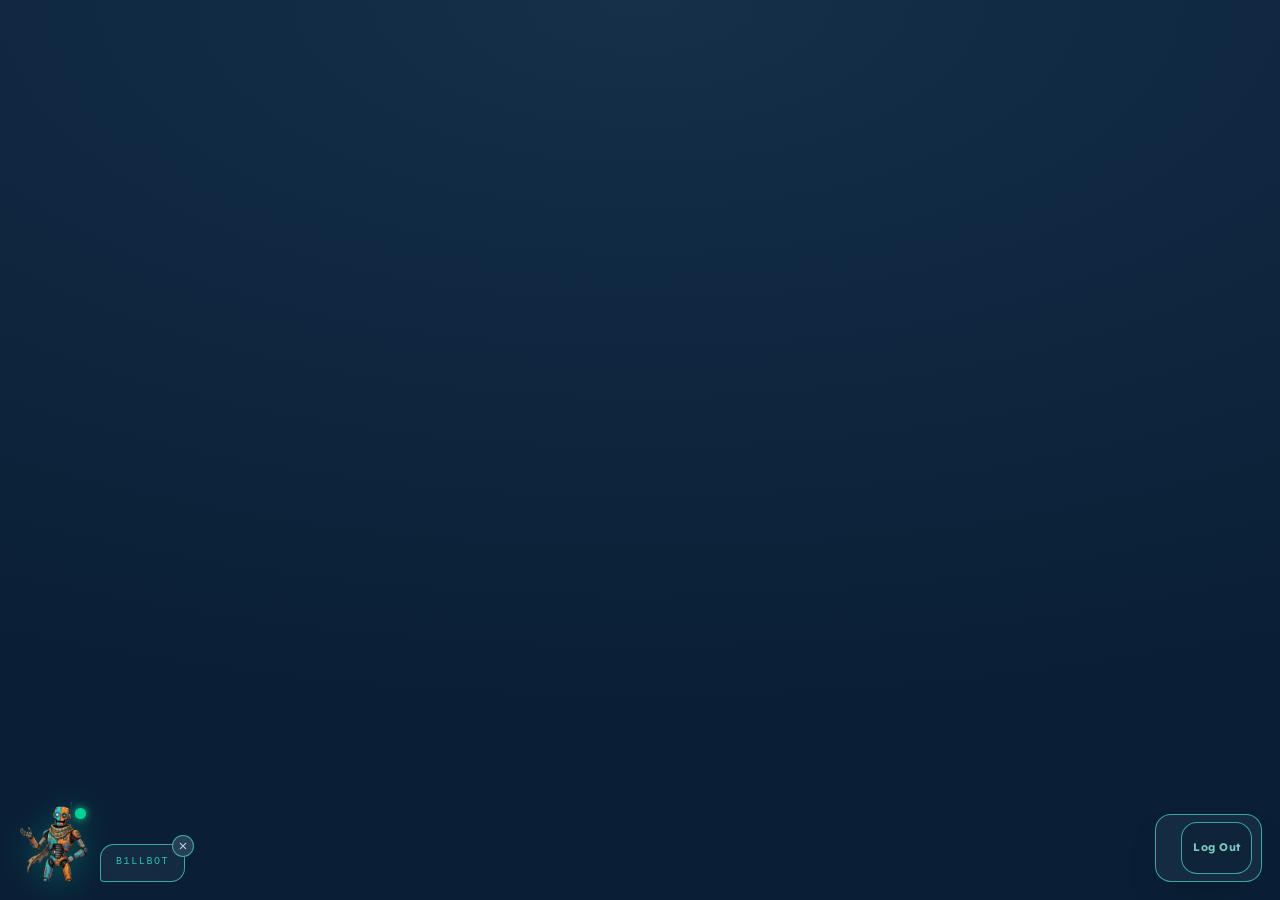
==== evoke/static/index.html @ 47c39276 "Field Kit: chat-only first tab, real mission narrative + Field Notes on Notebook, rename Minecraft t" ====
<!DOCTYPE html>
<html lang="en">
<head>
<meta charset="UTF-8">
<meta name="viewport" content="width=device-width, initial-scale=1.0">
<title>EVOKE Prosperity</title>
<script>
/* Self-heal: an earlier build left a shell-caching service worker that could
   serve a stale (old) copy of this page. Once this real page loads, remove any
   service worker and clear its caches so the UI can never flip to the old
   version again. Runs before anything else. */
(function(){
  try{
    if("serviceWorker" in navigator){
      navigator.serviceWorker.getRegistrations().then(function(regs){ regs.forEach(function(r){ r.unregister(); }); }).catch(function(){});
    }
    if(window.caches && caches.keys){ caches.keys().then(function(keys){ keys.forEach(function(k){ caches.delete(k); }); }).catch(function(){}); }
  }catch(e){}
})();
</script>

<!-- Thumbnail used by the offline bundler -->
<template id="__bundler_thumbnail">
  <svg xmlns="http://www.w3.org/2000/svg" viewBox="0 0 100 100">
    <rect width="100" height="100" fill="#0d1528"/>
    <rect x="30" y="30" width="40" height="40" rx="13" fill="url(#g)"/>
    <rect x="33" y="33" width="34" height="34" rx="11" fill="#0f172b"/>
    <defs><linearGradient id="g" x1="0" y1="0" x2="1" y2="1">
      <stop offset="0" stop-color="#009688"/><stop offset="0.5" stop-color="#009688"/><stop offset="1" stop-color="#009689"/>
    </linearGradient></defs>
  </svg>
</template>

<link rel="stylesheet" href="https://fonts.googleapis.com/css2?family=Lexend:wght@400;500;600;700;800&family=Bricolage+Grotesque:opsz,wght@48,400;48,600;48,700&family=Cousine:wght@400&display=swap">
<link rel="stylesheet" href="https://fonts.googleapis.com/css2?family=Material+Symbols+Rounded:opsz,wght,FILL,GRAD@24,400,0,0&family=Material+Symbols+Rounded:opsz,wght,FILL,GRAD@24,400,1,0">

<style>
  :root{
    /* Brand: EVOKE Navy #0A1F35 · Global Teal #009688 · Action Orange #FF6B35 · Ice White #F5F7FA */
    /* Lighter-dark theme: navy lifted toward blue-gray, brighter panels, teal energy (no cyan), glows softened */
    --navy-900:#0a1f35; --navy-800:#12293f; --navy-700:#1a3247; --navy-600:#284056;
    --navy-500:#3a5064; --navy-400:#8b9cae;
    --cyan-500:#00a596; --cyan-300:#26c0b0; --cyan-200:#57d2c3; --cyan-100:#89e0d3;
    --teal-600:#0a6b73; --teal-500:#009688; --teal-400:#3aa89b; --teal-200:#7fcabf;
    --teal-100:#9fd6cc; --teal-050:#d7f2ec;
    --green-400:#00d492; --orange-500:#ff6b35; --orange-600:#e85520; --amber:#e8a33a;
    --slate-200:#e6ebf2; --white:#fff;
    --surface-glass:rgba(23,46,68,0.84); --surface-glass-dim:rgba(14,34,54,0.74); /* 508: opaque enough that bg can't bleed through & drop card contrast */
    --border-faint:rgba(160,200,205,0.18);
    --border-ui:#3aa89b;   /* 508: component boundaries — teal, contrast on lighter panels */
    --text-heading:var(--teal-050); --text-body:var(--slate-200); --text-label:var(--teal-200);
    --text-muted:#bcd3d6;  /* 508: readable secondary on lighter-dark panels */
    --text-faint:#aec6ca;          /* 508: teal-grey meta text */
    --text-locked:#a6b3cf;         /* 508: locked state */
    --font-display:'Lexend',system-ui,sans-serif; --font-mono:'Cousine',ui-monospace,monospace;
    --font-body:'Bricolage Grotesque','Inter',system-ui,sans-serif;
    --radius-lg:16px; --radius-md:12px; --radius-pill:999px;
    --grad-logo:linear-gradient(135deg,#009688 0%,#009688 50%,#009689 100%);
    --grad-logo-inner:linear-gradient(135deg,#009688 0%,#009689 100%);
    --grad-page:radial-gradient(120% 80% at 50% 0%,#163049 0%,#0f2740 45%,#0a1f35 100%);
    --grad-divider:linear-gradient(90deg,rgba(0,0,0,0) 0%,#009688 50%,rgba(0,0,0,0) 100%);
    --grad-xp:linear-gradient(90deg,#ff6b35 0%,#e85520 100%);
    --elev-glass:inset 0 0 0 1px var(--border-ui),0 18px 40px -22px rgba(6,15,30,0.55);
    --glow-md:0 8px 18px -8px rgba(6,15,30,0.5);
    --ease-out:cubic-bezier(0.16,1,0.3,1);
  }
  *{box-sizing:border-box;}
  html,body{margin:0;min-height:100%;}
  body{background:var(--grad-page);color:var(--text-body);font-family:var(--font-body);}
  .ms{font-family:'Material Symbols Rounded';line-height:1;}
  .fill{font-variation-settings:'FILL' 1;}

  /* 508: visible keyboard focus on every interactive element */
  a:focus-visible,button:focus-visible,input:focus-visible,[tabindex]:focus-visible{
    outline:3px solid var(--cyan-300);outline-offset:3px;border-radius:6px;}
  /* 508: skip link */
  .skip{position:absolute;left:-9999px;top:8px;z-index:200;background:var(--cyan-300);color:var(--navy-900);
    padding:10px 18px;border-radius:8px;font-family:var(--font-display);font-weight:700;font-size:14px;text-decoration:none;}
  .skip:focus{left:16px;}
  .sr-only{position:absolute;width:1px;height:1px;padding:0;margin:-1px;overflow:hidden;clip:rect(0,0,0,0);border:0;}

  .screen{display:none;flex-direction:column;min-height:100vh;position:relative;}
  /* Home's `active` class alone would render it immediately on parse --
     before seedFromBackend's async session check has resolved logged-in
     vs. logged-out, so a real login would otherwise show a blink of Home
     underneath the gate. Body keeps this class until that check resolves
     either way (see controller.js's seedFromBackend). */
  body.auth-pending .screen.active{display:none;}
  .screen.active{display:flex;}
  .screen::before{content:"";position:absolute;inset:0;pointer-events:none;
    background:radial-gradient(60% 40% at 80% 10%,rgba(0,150,136,0.06),transparent 70%),
               radial-gradient(50% 40% at 10% 90%,rgba(0,150,136,0.05),transparent 70%);}

  /* top bar */
  .topbar{display:flex;align-items:center;justify-content:space-between;padding:22px 40px;
    border-bottom:1px solid var(--border-faint,rgba(145,209,209,0.15));position:relative;z-index:2;}
  .topbar-left{display:flex;align-items:center;gap:16px;}
  .back-btn{display:none;align-items:center;gap:7px;border:none;cursor:pointer;
    background:var(--surface-glass);box-shadow:inset 0 0 0 1px var(--border-ui);
    color:var(--cyan-100);font-family:var(--font-mono);font-size:12px;letter-spacing:.1em;text-transform:uppercase;
    padding:9px 15px 9px 12px;border-radius:var(--radius-pill);transition:background .15s ease;}
  .back-btn .ms{font-size:18px;}
  .back-btn:hover{background:rgba(0,150,136,0.12);}
  .back-btn:focus-visible{outline:2px solid var(--cyan-300);outline-offset:2px;}
  /* transmission comms console */
  .tx-back{display:inline-flex;align-items:center;gap:6px;border:none;cursor:pointer;flex:none;
    background:rgba(0,150,136,0.08);box-shadow:inset 0 0 0 1px var(--border-ui);
    color:var(--cyan-100);font-family:var(--font-mono);font-size:12px;letter-spacing:.08em;text-transform:uppercase;
    padding:7px 14px 7px 10px;border-radius:var(--radius-pill);transition:background .15s ease;}
  .tx-back .ms{font-size:17px;}
  .tx-back:hover{background:rgba(0,150,136,0.18);}
  .tx-back:focus-visible{outline:2px solid var(--cyan-300);outline-offset:2px;}
  .tx-pulse{width:8px;height:8px;border-radius:50%;background:var(--cyan-300);box-shadow:0 0 10px var(--cyan-300);animation:txPulse 1.6s ease-in-out infinite;}
  @keyframes txPulse{0%,100%{opacity:1;}50%{opacity:.35;}}
  .tx-portrait-fade{position:absolute;inset:0;pointer-events:none;
    background:linear-gradient(90deg,transparent 52%,rgba(4,16,34,0.6) 94%),linear-gradient(0deg,rgba(4,16,34,0.55),transparent 42%);}
  @media (prefers-reduced-motion:reduce){.tx-pulse{animation:none;}}
  /* transmission "received on a screen" device frame */
  .tx-device{position:relative;border-radius:20px;overflow:hidden;
    background:linear-gradient(180deg,rgba(10,26,51,0.92),rgba(6,18,38,0.96));
    box-shadow:0 0 0 2px var(--border-ui), 0 0 0 9px rgba(8,20,40,0.9), 0 0 0 11px rgba(0,150,136,0.20),
      0 32px 64px -22px rgba(0,0,0,0.72), inset 0 0 60px rgba(0,150,136,0.06);}
  .tx-device::before{content:"";position:absolute;inset:0;pointer-events:none;z-index:4;
    background:repeating-linear-gradient(0deg,rgba(0,150,136,0.05) 0px,rgba(0,150,136,0.05) 1px,transparent 1px,transparent 5px);opacity:.5;}
  .tx-device::after{content:"";position:absolute;inset:0;pointer-events:none;z-index:4;border-radius:20px;
    box-shadow:inset 0 0 55px rgba(4,16,34,0.55);}
  /* Narrow screens: stack the transmission (portrait over body) and let it grow
     naturally instead of cramming a fixed-height row -- fixes the overlap. */
  @media (max-width:640px){
    .tx-row{flex-direction:column;height:auto !important;}
    .tx-row .tx-portrait{flex:none;width:100%;height:220px;}
    .tx-row #tx-body{height:auto !important;overflow:visible !important;width:100%;}
  }
  /* next-steps left CTA */
  .step-cta{display:flex;align-items:center;gap:14px;text-align:left;width:100%;cursor:pointer;border:none;
    background:rgba(0,150,136,0.06);box-shadow:inset 0 0 0 1px var(--border-ui);border-radius:12px;padding:16px 18px;
    font-family:var(--font-body);font-size:14px;line-height:1.5;color:var(--teal-050);transition:background .15s ease;}
  .step-cta:hover{background:rgba(0,150,136,0.13);}
  .step-cta .ms{margin-left:auto;font-size:22px;color:var(--cyan-300);flex:none;}
  .step-cta strong{color:var(--cyan-100);font-weight:700;}
  .step-cta:focus-visible{outline:2px solid var(--cyan-300);outline-offset:2px;}
  .ns-item{display:flex;gap:12px;align-items:flex-start;}
  .ns-item .ms{font-size:20px;color:var(--cyan-300);flex:none;margin-top:1px;}
  .ns-item .t{font-family:var(--font-body);font-weight:700;font-size:14px;color:var(--text-heading);}
  .ns-item .d{font-family:var(--font-body);font-size:13px;line-height:1.45;color:var(--teal-100);}
  .btn:disabled{opacity:0.42;cursor:not-allowed;filter:saturate(0.6);}
  .mc-step{display:flex;gap:16px;align-items:flex-start;padding:18px 4px;}
  .mc-step + .mc-step{border-top:1px solid var(--border-faint);}
  .mc-step .num{width:40px;height:40px;flex:none;border-radius:50%;display:flex;align-items:center;justify-content:center;
    font-family:var(--font-display);font-weight:800;font-size:18px;color:var(--cyan-300);background:transparent;box-shadow:inset 0 0 0 1.5px var(--border-ui);}
  .mc-step .t{font-family:var(--font-display);font-weight:700;font-size:17px;color:var(--text-heading);margin-bottom:4px;}
  .mc-step .d{font-family:var(--font-body);font-size:14px;line-height:1.5;color:var(--teal-100);}
  /* operations hub */
  .ops-top{display:grid;grid-template-columns:1.5fr 1fr;gap:22px;margin-bottom:22px;}
  .ops-bottom{display:grid;grid-template-columns:1fr 1fr 1fr;gap:22px;margin-bottom:22px;align-items:stretch;}
  .ops-bottom > .glass{display:flex;flex-direction:column;}
  .ops-ov-list{flex:1;display:flex;flex-direction:column;justify-content:space-evenly;}
  @media (max-width:1080px){.ops-bottom{grid-template-columns:1fr;}}
  @media (max-width:980px){.ops-top{grid-template-columns:1fr;}}
  .ops-banner{position:relative;overflow:hidden;border-radius:16px;min-height:300px;display:flex;flex-direction:column;justify-content:space-between;padding:clamp(22px,3vw,34px);box-shadow:var(--elev-glass);}
  .ops-banner .bg{position:absolute;inset:0;background-size:cover;background-position:center;filter:brightness(0.45) saturate(1.05) contrast(1.05);z-index:-2;}
  .ops-banner .tint{position:absolute;inset:0;z-index:-1;background:linear-gradient(115deg,rgba(4,16,34,0.92),rgba(4,18,40,0.45)),linear-gradient(160deg,rgba(0,150,136,0.16),transparent 60%);}
  /* shared photo grade so every Ops Hub image reads with the same cool EVOKE vibe */
  .ops-photo{position:relative;overflow:hidden;}
  .ops-photo > img{filter:saturate(1.06) contrast(1.05) brightness(0.98);display:block;}
  .ops-photo::after{content:"";position:absolute;inset:0;pointer-events:none;background:linear-gradient(155deg,rgba(0,150,136,0.18),rgba(4,16,34,0.22));mix-blend-mode:soft-light;}
  /* designed chapter thumbnail (brand graphic, not a photo) */
  .ch-thumb{position:relative;overflow:hidden;border-radius:8px;flex:none;
    background:radial-gradient(120% 120% at 30% 12%,#123a52,#0a1f33 70%);box-shadow:0 0 0 1px var(--border-ui);}
  .ch-thumb::before{content:"";position:absolute;inset:0;opacity:.5;
    background-image:linear-gradient(rgba(0,150,136,0.16) 1px,transparent 1px),linear-gradient(90deg,rgba(0,150,136,0.16) 1px,transparent 1px);
    background-size:13px 13px;-webkit-mask-image:radial-gradient(120% 100% at 70% 0%,#000,transparent 78%);mask-image:radial-gradient(120% 100% at 70% 0%,#000,transparent 78%);}
  .ch-thumb .ms{position:relative;z-index:1;color:var(--cyan-300);filter:drop-shadow(0 0 10px rgba(0,150,136,0.55));}
  .ch-thumb .num{position:absolute;right:7px;bottom:4px;z-index:1;font-family:var(--font-display);font-weight:800;font-size:26px;line-height:1;color:rgba(0,150,136,0.18);}
  /* comic-panel motif thumbnail */
  .ch-panels{position:relative;overflow:hidden;border-radius:8px;flex:none;box-shadow:0 0 0 1px var(--border-ui);
    background:#0a1f33;display:grid;grid-template-columns:1.3fr 1fr;grid-template-rows:1fr 1fr;gap:3px;padding:3px;}
  .ch-panels > i{position:relative;border-radius:3px;box-shadow:inset 0 0 0 1px rgba(0,150,136,0.28);overflow:hidden;}
  .ch-panels > i::before{content:"";position:absolute;inset:0;
    background-image:linear-gradient(rgba(0,150,136,0.14) 1px,transparent 1px),linear-gradient(90deg,rgba(0,150,136,0.14) 1px,transparent 1px);background-size:8px 8px;opacity:.6;}
  .ch-panels .p1{grid-row:1 / span 2;background:radial-gradient(120% 100% at 30% 20%,#16455f,#0c2740);display:flex;align-items:center;justify-content:center;}
  .ch-panels .p1 .ms{position:relative;z-index:1;color:var(--cyan-300);font-size:26px;filter:drop-shadow(0 0 8px rgba(0,150,136,0.6));}
  .ch-panels .p2{background:linear-gradient(135deg,#123a52,#0b2236);}
  .ch-panels .p3{background:linear-gradient(135deg,#0e2d42,#0a1f33);}
  .ch-panels .p3 .num{position:absolute;right:4px;bottom:1px;z-index:1;font-family:var(--font-display);font-weight:800;font-size:18px;color:rgba(0,150,136,0.5);}
  .ops-chk{display:flex;align-items:center;gap:14px;padding:10px 0;}
  .ops-chk .ic-tile{width:40px;height:40px;flex:none;border-radius:11px;display:flex;align-items:center;justify-content:center;
    color:var(--cyan-300);background:linear-gradient(150deg,rgba(0,150,136,0.16),rgba(0,150,137,0.09));box-shadow:inset 0 0 0 1px var(--border-ui);}
  .ops-chk .ic-tile .ms{font-size:21px;}
  .chap-node{width:32px;height:32px;border-radius:50%;display:flex;align-items:center;justify-content:center;font-family:var(--font-mono);font-size:12px;color:var(--text-faint);box-shadow:inset 0 0 0 1.5px var(--border-ui);flex:none;position:relative;transition:all .25s ease;}
  .chap-node.done{background:var(--cyan-500);color:var(--navy-900);box-shadow:none;}
  .chap-node.cur{background:rgba(0,150,136,0.14);color:var(--cyan-200);font-weight:700;box-shadow:inset 0 0 0 2px var(--cyan-300),0 0 10px -3px rgba(0,150,136,0.7);}
  .chap-line{flex:1;height:1.5px;background:var(--border-ui);min-width:12px;}
  .ops-modal{position:fixed;inset:0;z-index:130;background:rgba(4,16,34,0.78);display:none;align-items:center;justify-content:center;padding:24px;}
  .ops-modal.open{display:flex;}
  .recap-loading{display:inline-flex;gap:5px;vertical-align:middle;}
  .recap-loading i{width:6px;height:6px;border-radius:50%;background:var(--cyan-300);animation:recapBlink 1.2s infinite ease-in-out both;}
  .recap-loading i:nth-child(2){animation-delay:.2s;}
  .recap-loading i:nth-child(3){animation-delay:.4s;}
  @keyframes recapBlink{0%,80%,100%{opacity:.22;}40%{opacity:1;}}
  @media (prefers-reduced-motion:reduce){.recap-loading i{animation:none;}}
  .ops-modal .sheet{background:#0e2038;border-radius:18px;max-width:560px;width:100%;max-height:88vh;overflow:auto;box-shadow:var(--elev-glass),inset 0 0 0 1px var(--border-ui);padding:clamp(22px,3vw,32px);}
  .ops-step{display:flex;gap:14px;align-items:flex-start;padding:8px 0;}
  .ops-step .n{width:28px;height:28px;border-radius:50%;flex:none;display:flex;align-items:center;justify-content:center;font-family:var(--font-mono);font-size:13px;color:var(--cyan-300);box-shadow:inset 0 0 0 1.5px var(--cyan-300);}
  .lockup{display:flex;align-items:center;gap:14px;}
  .glyph{position:relative;width:44px;height:44px;border-radius:15px;background:var(--grad-logo);box-shadow:var(--glow-md);flex:none;}
  .glyph::before{content:"";position:absolute;inset:2px;border-radius:13px;background:var(--navy-700);}
  .glyph::after{content:"";position:absolute;inset:0;border-radius:15px;opacity:.75;background:var(--grad-logo-inner);mix-blend-mode:screen;}
  .word{font-family:var(--font-display);font-weight:700;font-size:26px;color:var(--teal-200);letter-spacing:-0.01em;}
  .wordmark-img{height:30px;width:auto;display:block;margin-left:10px;}
  .rail .brand-lockup .wordmark-img{margin-left:14px;}
  .comp-top .wordmark-img{height:26px;margin-left:6px;}

  /* buttons */
  .btn{position:relative;display:inline-flex;align-items:center;justify-content:center;gap:10px;
    min-height:64px;padding:12px 30px;border:none;border-radius:var(--radius-lg);cursor:pointer;
    background:var(--surface-glass,rgba(119,194,192,0.12));color:var(--teal-200);box-shadow:var(--elev-glass);
    backdrop-filter:blur(16px);font-family:var(--font-display);font-weight:700;font-size:16px;
    letter-spacing:.02em;transition:filter .24s var(--ease-out),transform .14s var(--ease-out);
    white-space:normal;line-height:1.2;text-align:center;max-width:100%;}
  .btn[hidden]{display:none;}
  .btn:hover{filter:brightness(1.18);}
  .btn:active{transform:translateY(1px);}
  .btn.sec{min-height:52px;background:var(--surface-glass-dim,rgba(15,23,43,0.5));box-shadow:inset 0 0 0 1px var(--border-ui);color:var(--text-label);font-size:15px;}
  /* Any button given a fixed min-width never exceeds its container on small screens. */
  .btn[style*="min-width"]{max-width:100%;}
  .btn .key{position:absolute;right:6px;top:6px;bottom:6px;width:14px;border-radius:10px;
    background:rgba(0,150,136,0.12);box-shadow:0 0 8px rgba(0,150,136,0.35);}

  /* chips */
  .chip{display:inline-flex;align-items:center;gap:8px;padding:6px 14px;border-radius:var(--radius-pill);
    background:rgba(255,255,255,0.04);box-shadow:inset 0 0 0 1px var(--border-ui);
    font-family:var(--font-mono);font-size:13px;letter-spacing:.12em;text-transform:uppercase;color:var(--cyan-300);}
  .chip .dot{width:8px;height:8px;border-radius:50%;background:var(--green-400);box-shadow:0 0 10px var(--green-400);}
  .chip.green{color:var(--green-400);} .chip.teal{color:var(--teal-200);} .chip.orange{color:var(--orange-500);}

  /* glass card */
  .glass{position:relative;background:var(--surface-glass,rgba(119,194,192,0.12));border-radius:var(--radius-lg);
    box-shadow:var(--elev-glass);backdrop-filter:blur(16px);overflow:hidden;}
  .panel{background:var(--surface-glass-dim,rgba(15,23,43,0.5));border:1px solid var(--border-ui);border-radius:var(--radius-md);}
  .brackets::before,.brackets::after{content:"";position:absolute;width:20px;height:20px;border:2px solid var(--cyan-500);pointer-events:none;}
  .brackets::before{top:8px;left:8px;border-width:2px 0 0 2px;border-top-left-radius:12px;}
  .brackets::after{bottom:8px;right:8px;border-width:0 2px 2px 0;border-bottom-right-radius:12px;}
  /* profile page */
  .pf-grid{display:grid;grid-template-columns:minmax(280px,360px) 1fr;gap:24px;align-items:start;}
  @media (max-width:780px){.pf-grid{grid-template-columns:1fr;}}
  .pf-avatar-wrap{position:relative;display:inline-block;margin-bottom:14px;}
  .pf-avatar{position:relative;border:none;background:none;padding:0;cursor:pointer;display:block;}
  .pf-avatar .mtile{transition:transform .15s;}
  .pf-avatar:hover .mtile{transform:scale(1.04);}
  .pf-avatar-edit{position:absolute;bottom:2px;right:2px;width:30px;height:30px;border-radius:50%;background:var(--cyan-500);color:var(--navy-900);display:flex;align-items:center;justify-content:center;box-shadow:0 0 0 3px var(--surface-glass);}
  .pf-picker{position:absolute;top:108%;left:50%;transform:translateX(-50%);z-index:10;display:flex;gap:8px;flex-wrap:wrap;justify-content:center;width:max-content;max-width:260px;
    background:#0e2236;border-radius:14px;padding:12px;box-shadow:var(--elev-glass),inset 0 0 0 1px var(--border-ui);}
  .pf-picker button{width:46px;height:46px;border-radius:50%;border:none;cursor:pointer;display:flex;align-items:center;justify-content:center;
    background:rgba(0,150,136,0.1);color:var(--cyan-100);box-shadow:inset 0 0 0 1px var(--border-ui);transition:transform .12s;}
  .pf-picker button:hover{transform:scale(1.1);background:rgba(0,150,136,0.22);}
  .pf-picker button.sel{box-shadow:inset 0 0 0 2px var(--cyan-300),0 0 12px rgba(0,150,136,0.5);}
  .pf-picker button.pf-pick-photo{background:rgba(0,150,136,0.22);color:var(--cyan-200);box-shadow:inset 0 0 0 1px var(--cyan-500);}
  .pf-picker button.pf-pick-rm{background:rgba(255,167,89,0.16);color:var(--orange-300,#ffb877);box-shadow:inset 0 0 0 1px rgba(255,167,89,0.4);}
  .pf-picker[hidden]{display:none;}
  .pf-name-row{display:flex;align-items:center;justify-content:center;gap:8px;}
  .pf-iconbtn{border:none;background:none;cursor:pointer;color:var(--text-faint);display:flex;padding:4px;border-radius:6px;}
  .pf-iconbtn:hover{color:var(--cyan-200);}
  /* settings toggles */
  .pf-set-row{display:flex;align-items:center;gap:14px;padding:14px 0;border-bottom:1px solid var(--navy-600);}
  .pf-toggle{position:relative;width:48px;height:27px;border-radius:14px;border:none;cursor:pointer;flex:none;
    background:var(--navy-600);box-shadow:inset 0 0 0 1px var(--border-ui);transition:background .2s,box-shadow .2s;}
  .pf-toggle::after{content:"";position:absolute;top:3px;left:3px;width:21px;height:21px;border-radius:50%;
    background:var(--text-faint);transition:transform .2s,background .2s;}
  .pf-toggle[aria-checked="true"]{background:rgba(0,150,136,0.3);box-shadow:inset 0 0 0 1px var(--cyan-500),0 0 10px rgba(0,150,136,0.4);}
  .pf-toggle[aria-checked="true"]::after{transform:translateX(21px);background:var(--cyan-100);}
  .pf-toggle:focus-visible{outline:2px solid var(--cyan-300);outline-offset:2px;}
  /* High Contrast setting */
  /* High-contrast mode: brighten every text token, strengthen every border,
     darken/solidify panel backgrounds, and drop dim glows for max legibility. */
  body.hc{
    --text-heading:#ffffff; --text-body:#f6ffff; --text-label:#eafdff; --text-muted:#d6f2f2; --text-faint:#c6ebeb;
    --teal-050:#f4ffff; --teal-100:#e2ffff; --teal-200:#d3fcff;
    --cyan-100:#d0fbff; --cyan-200:#a8f1ff; --cyan-300:#84e8ff;
    --green-400:#4dffb8;
    --border-ui:rgba(180,236,236,0.6); --border-glass:rgba(180,236,236,0.65); --border-faint:rgba(180,236,236,0.45);
    --surface-glass:rgba(8,17,32,0.9);
  }
  body.hc .glass,body.hc .panel,body.hc .mtile,body.hc .brackets{box-shadow:var(--elev-glass),inset 0 0 0 1.6px rgba(150,222,222,0.75) !important;background:rgba(8,17,32,0.88) !important;}
  body.hc .hud{color:#c9ecec !important;}
  body.hc .btn{box-shadow:inset 0 0 0 1.6px rgba(165,238,238,0.85),var(--elev-glass) !important;color:#f2ffff !important;}
  body.hc .btn.sec{background:rgba(8,17,32,0.9) !important;}
  body.hc .chip{box-shadow:inset 0 0 0 1.6px rgba(165,238,238,0.7) !important;}
  body.hc .rail .nav{color:#e6fcff !important;}
  body.hc .rail .nav.on{background:rgba(0,150,136,0.32) !important;box-shadow:inset 0 0 0 1.5px rgba(160,238,238,0.7) !important;}
  body.hc .ms{filter:none !important;}
  body.hc .ev-drop,body.hc .track,body.hc .day{box-shadow:inset 0 0 0 1.5px rgba(160,230,230,0.7) !important;}
  /* Reduce Motion setting */
  body.reduce-motion *,body.reduce-motion *::before,body.reduce-motion *::after{
    animation-duration:0.001ms !important;animation-iteration-count:1 !important;transition-duration:0.001ms !important;}
  .pf-ring{position:relative;width:128px;height:128px;margin:6px auto 0;border-radius:50%;
    background:conic-gradient(from -90deg,var(--green-400),var(--cyan-500) calc(var(--pct,0)*1%),rgba(145,209,209,0.14) 0);
    display:flex;align-items:center;justify-content:center;box-shadow:0 0 22px -6px rgba(0,150,136,0.5);}
  .pf-ring-in{width:104px;height:104px;border-radius:50%;background:#0c1f31;display:flex;flex-direction:column;align-items:center;justify-content:center;box-shadow:inset 0 0 0 1px var(--border-ui);}
  .pf-ring-lvl{font-family:var(--font-display);font-weight:800;font-size:38px;line-height:1;color:var(--cyan-300);text-shadow:0 0 18px rgba(0,150,136,0.4);}
  .pf-ring-cap{font-family:var(--font-mono);font-size:10px;letter-spacing:.18em;color:var(--text-faint);margin-top:3px;}
  .pf-stats{display:grid;grid-template-columns:1fr 1fr 1fr;gap:12px;}
  .pf-stat{position:relative;padding:16px 14px 14px;border-radius:12px;box-shadow:inset 0 0 0 1px var(--border-ui);text-align:center;overflow:hidden;}
  .pf-stat::before{content:"";position:absolute;top:0;left:0;right:0;height:3px;background:var(--accent,var(--cyan-500));box-shadow:0 0 12px var(--accent,var(--cyan-500));}
  .pf-stat .ms{font-size:22px;display:block;margin-bottom:6px;color:var(--accent,var(--cyan-300));filter:drop-shadow(0 0 7px var(--accent,var(--cyan-300)));}
  .pf-stat .n{font-family:var(--font-display);font-weight:800;font-size:26px;color:var(--accent,var(--text-heading));text-shadow:0 0 16px var(--accent,var(--cyan-500));}
  .pf-stat .l{font-family:var(--font-mono);font-size:10px;letter-spacing:.08em;color:var(--text-faint);margin-top:4px;text-transform:uppercase;}
  #pf-origin.empty{color:var(--text-faint);font-style:italic;}

  .glow-h{font-family:var(--font-display);font-weight:800;text-transform:uppercase;line-height:.95;
    color:var(--teal-050);text-shadow:0 1px 0 rgba(6,15,30,0.25);margin:0;}
  .hud{font-family:var(--font-mono);text-transform:uppercase;letter-spacing:.16em;color:var(--text-muted);}

  /* nav rail */
  .rail{display:flex;flex-direction:column;gap:8px;width:280px;padding:32px 24px;flex:none;
    border-right:1px solid rgba(145,209,209,0.15);
    background:linear-gradient(180deg,rgba(15,23,43,0.4),rgba(4,16,34,0.2));}
  .rail .brand-lockup{margin-bottom:36px;}
  .rail .nav{display:flex;align-items:center;gap:16px;padding:10px 12px;border:none;background:transparent;
    border-radius:var(--radius-md);cursor:pointer;color:var(--text-muted);width:100%;text-align:left;
    font-family:var(--font-display);font-weight:700;font-size:18px;transition:background .2s var(--ease-out),color .2s var(--ease-out);}
  .rail .nav:hover{background:rgba(255,255,255,0.04);color:var(--teal-100);}
  .rail .nav.on{color:var(--cyan-100);background:rgba(0,150,136,0.10);}
  .rail .nav.on .ms{filter:drop-shadow(0 0 10px rgba(0,150,136,0.6));}
  .rail .nav .ms{flex:none;}

  /* home layout */
  .screen[data-screen="home"]{flex-direction:row;}
  .home-body{flex:1;display:flex;min-width:0;}
  .home-main{flex:1;padding:40px 48px;overflow:auto;min-width:0;}
  .home-aside{width:340px;padding:40px 40px 40px 0;display:flex;flex-direction:column;gap:24px;flex-shrink:0;}

  /* mission card */
  .mcard{padding:22px;display:flex;flex-direction:column;}
  .mtile{width:64px;height:64px;border-radius:var(--radius-md);display:flex;align-items:center;justify-content:center;
    background:linear-gradient(135deg,rgba(0,150,136,0.25),rgba(0,150,137,0.18));box-shadow:var(--glow-md);color:var(--cyan-100);flex:none;}
  .ghostnum{position:absolute;top:-18px;right:8px;font-family:var(--font-display);font-weight:800;font-size:120px;
    line-height:1;color:rgba(145,209,209,0.05);pointer-events:none;}

  /* timeline */
  .tl-card{position:relative;width:260px;max-width:100%;height:120px;cursor:pointer;border:none;border-radius:16px;padding:24px;backdrop-filter:blur(16px);}

  /* ===== HOME GRAPHICS — removable block ===== */
  .home-body{position:relative;z-index:1;}
  .home-main,.home-aside{position:relative;z-index:1;}
  /* #4 animated console backdrop */
  .home-fx{position:absolute;inset:0;pointer-events:none;overflow:hidden;z-index:0;}
  .home-fx::before{content:"";position:absolute;inset:-20%;
    background-image:linear-gradient(rgba(0,150,136,0.055) 1px,transparent 1px),linear-gradient(90deg,rgba(0,150,136,0.055) 1px,transparent 1px);
    background-size:46px 46px;
    -webkit-mask-image:radial-gradient(120% 85% at 50% 0%,#000 0%,transparent 72%);
    mask-image:radial-gradient(120% 85% at 50% 0%,#000 0%,transparent 72%);
    animation:fxDrift 34s linear infinite;}
  .home-fx::after{content:"";position:absolute;inset:0;opacity:0.6;
    background:repeating-linear-gradient(0deg,rgba(145,209,209,0.05) 0px,rgba(145,209,209,0.05) 1px,transparent 1px,transparent 5px);
    animation:fxScan 9s linear infinite;}
  @keyframes fxDrift{to{transform:translate(46px,46px);}}
  @keyframes fxScan{to{transform:translateY(5px);}}
  @media (prefers-reduced-motion:reduce){.home-fx::before,.home-fx::after{animation:none;}}
  /* #1 cinematic hero banner */
  .home-hero{position:relative;overflow:hidden;border-radius:20px;margin-bottom:48px;min-height:230px;
    display:flex;align-items:stretch;box-shadow:var(--elev-glass);isolation:isolate;}
  .home-hero .hero-bg{position:absolute;inset:0;background-size:cover;background-position:center 30%;filter:saturate(0.85) brightness(0.45);z-index:-2;}
  .home-hero .hero-tint{position:absolute;inset:0;z-index:-1;
    background:linear-gradient(90deg,rgba(4,16,34,0.95) 32%,rgba(4,16,34,0.5) 68%,rgba(4,16,34,0.85)),linear-gradient(0deg,rgba(4,16,34,0.65),transparent 55%);}
  .home-hero .hero-char{position:absolute;right:clamp(4px,3vw,44px);bottom:0;height:96%;width:auto;object-fit:contain;object-position:bottom;z-index:0;
    filter:drop-shadow(0 10px 30px rgba(0,0,0,0.55));pointer-events:none;}
  .home-hero .hero-text{position:relative;z-index:1;padding:34px clamp(24px,4vw,44px);max-width:64%;align-self:center;}
  #greet-title{text-wrap:balance;}
  /* condensed only (ANDI-safe) — desktop above 1280px is the exact v29 look, untouched */
  @media (max-width:1280px){
    .home-hero .hero-char{opacity:0.4;}
    .home-hero .hero-text{max-width:86%;border-radius:14px;
      background:linear-gradient(90deg,rgba(4,16,34,0.96) 0%,rgba(4,16,34,0.94) 84%,rgba(4,16,34,0.4) 100%);}
  }
  @media (max-width:680px){.home-hero .hero-char{opacity:0.28;height:108%;}.home-hero .hero-text{max-width:100%;border-radius:14px;background:rgba(4,16,34,0.9);}}
  /* #3 crisp mission-type icon on each week card */
  .tl-ic{position:absolute;z-index:1;top:20px;width:44px;height:44px;border-radius:13px;display:flex;align-items:center;justify-content:center;
    font-size:24px;background:linear-gradient(135deg,rgba(0,150,136,0.26),rgba(0,150,137,0.18));color:var(--cyan-100);box-shadow:var(--glow-md);}
  .tl-ic.complete{background:linear-gradient(135deg,rgba(255,167,89,0.3),rgba(255,122,69,0.18));color:var(--orange-300,#ffb877);}
  .tl-ic.locked{background:rgba(15,23,43,0.6);color:var(--text-locked);box-shadow:inset 0 0 0 1px rgba(145,209,209,0.12);}
  /* sidebar B1llBot companion */
  .billbot-card{display:flex;align-items:center;gap:14px;}
  .billbot-card img{width:62px;height:68px;object-fit:contain;flex:none;filter:drop-shadow(0 5px 14px rgba(0,150,136,0.4));}
  /* ===== Evidence Cache submission mockup ===== */
  .ev-reqs{display:flex;flex-direction:column;gap:14px;margin:0 0 22px;}
  .ev-divider{height:1px;background:var(--border-faint);margin:22px 0;}
  .ev-label{font-family:var(--font-mono);font-size:11px;letter-spacing:.1em;text-transform:uppercase;color:var(--cyan-300);margin:0 0 10px;display:block;}
  .ev-textarea{width:100%;box-sizing:border-box;min-height:96px;resize:vertical;border-radius:12px;
    background:rgba(8,20,40,0.6);box-shadow:inset 0 0 0 1px var(--border-ui);border:none;outline:none;
    padding:14px 16px;font-family:var(--font-body);font-size:15px;line-height:1.55;color:var(--text-body);margin:0 0 24px;}
  .ev-textarea::placeholder{color:var(--text-faint);}
  .ev-textarea:focus-visible{box-shadow:inset 0 0 0 2px var(--cyan-300);}
  .ev-drop{display:flex;flex-direction:column;align-items:center;gap:6px;text-align:center;cursor:pointer;
    padding:30px 22px;border-radius:14px;background:rgba(0,150,136,0.04);
    box-shadow:inset 0 0 0 2px var(--border-ui);transition:box-shadow .15s ease,background .15s ease;}
  .ev-drop .ms{font-size:38px;color:var(--cyan-300);}
  .ev-drop:hover,.ev-drop.drag{background:rgba(0,150,136,0.1);box-shadow:inset 0 0 0 2px var(--cyan-300);}
  .ev-drop:focus-visible{box-shadow:inset 0 0 0 2px var(--cyan-300);}
  .ev-drop-title{font-family:var(--font-display);font-weight:700;font-size:16px;color:var(--text-heading);}
  .ev-drop-sub{font-family:var(--font-body);font-size:14px;color:var(--teal-100);}
  .ev-browse{color:var(--cyan-300);text-decoration:underline;}
  .ev-drop-hint{font-family:var(--font-body);font-size:12px;color:var(--text-faint);margin-top:4px;}
  .ev-files{list-style:none;margin:16px 0 0;padding:0;display:flex;flex-direction:column;gap:10px;}
  .ev-filerow{display:flex;align-items:center;gap:12px;padding:12px 14px;border-radius:10px;
    background:rgba(8,20,40,0.5);box-shadow:inset 0 0 0 1px var(--border-faint);}
  .ev-filerow .fi{width:36px;height:36px;flex:none;border-radius:8px;display:flex;align-items:center;justify-content:center;
    background:rgba(0,150,136,0.12);color:var(--cyan-300);}
  .ev-filerow .fmeta{flex:1;min-width:0;}
  .ev-filerow .fname{font-family:var(--font-body);font-size:14px;color:var(--text-body);white-space:nowrap;overflow:hidden;text-overflow:ellipsis;}
  .ev-filerow .fsize{font-family:var(--font-mono);font-size:11px;color:var(--text-faint);}
  .ev-filerow .fdone{color:var(--green-400);flex:none;display:flex;}
  .ev-fileremove{flex:none;width:32px;height:32px;border:none;border-radius:8px;cursor:pointer;
    background:transparent;color:var(--text-faint);display:flex;align-items:center;justify-content:center;}
  .ev-fileremove:hover{background:rgba(255,255,255,0.06);color:var(--text-body);}
  .ev-submit{margin-top:22px;width:100%;}
  /* crisp medal badges */
  #badges{display:flex;gap:16px;flex-wrap:wrap;}
  /* ===== insignia emblem badges ===== */
  .emblem{display:flex;flex-direction:column;align-items:center;gap:9px;width:84px;text-align:center;}
  .emblem .hex{position:relative;width:64px;height:70px;display:flex;align-items:center;justify-content:center;
    clip-path:polygon(50% 0%,100% 25%,100% 75%,50% 100%,0% 75%,0% 25%);
    background:linear-gradient(150deg,#7df0ff 0%,#009688 38%,#0a778e 100%);
    box-shadow:0 8px 18px -4px rgba(0,150,136,0.55);}
  .emblem .hex::before{content:"";position:absolute;inset:3px;clip-path:inherit;
    background:linear-gradient(150deg,#0e2942,#0a1a33);}
  .emblem .hex::after{content:"";position:absolute;inset:7px;clip-path:inherit;pointer-events:none;
    background:radial-gradient(120% 90% at 50% 18%,rgba(0,150,136,0.4),transparent 60%);
    box-shadow:inset 0 1px 3px rgba(255,255,255,0.25);}
  .emblem .hex .ms{position:relative;z-index:1;font-size:30px;color:#aef4ff;
    text-shadow:0 0 12px rgba(0,150,136,0.8);}
  .emblem .hex .star{position:absolute;z-index:1;bottom:9px;font-size:9px;color:var(--cyan-300);opacity:.8;}
  .emblem .hex .lvchip{position:absolute;z-index:2;right:-3px;bottom:4px;min-width:17px;height:17px;padding:0 4px;border-radius:9px;background:linear-gradient(135deg,#ffb877,#ff9a4d);color:#1a0f04;font-family:var(--font-display);font-weight:800;font-size:10px;line-height:17px;text-align:center;box-shadow:0 0 8px -2px rgba(255,167,89,0.8);}
  /* ===== home superpower ring tiles (Option C) ===== */
  #badges{display:grid;grid-template-columns:repeat(4,1fr);gap:10px 2px;justify-items:center;}
  .sp-tile{display:flex;flex-direction:column;align-items:center;gap:8px;text-align:center;}
  .sp-ring{position:relative;width:52px;height:52px;flex:none;}
  .sp-ring svg{width:52px;height:52px;transform:rotate(-90deg);}
  .sp-ring .bg{fill:none;stroke:rgba(145,209,209,0.14);stroke-width:5;}
  .sp-ring .fg{fill:none;stroke:#009688;stroke-width:5;stroke-linecap:round;filter:drop-shadow(0 0 5px rgba(0,150,136,0.7));transition:stroke-dashoffset .6s ease;}
  .sp-ring .ic{position:absolute;inset:0;display:flex;align-items:center;justify-content:center;color:var(--cyan-200);}
  .sp-ring .ic .ms{font-size:21px;}
  .sp-ring .lv{position:absolute;right:-2px;bottom:-2px;min-width:19px;height:19px;padding:0 4px;border-radius:10px;background:linear-gradient(135deg,#ffb877,#ff9a4d);color:#1a0f04;font-family:var(--font-display);font-weight:800;font-size:11px;line-height:19px;text-align:center;box-shadow:0 0 8px -2px rgba(255,167,89,0.85);}
  .sp-tile .lbl{font-family:var(--font-mono);font-size:8px;letter-spacing:.01em;text-transform:uppercase;line-height:1.3;color:var(--teal-050);max-width:62px;}
  .sp-tile.locked .ic{color:var(--text-locked);}
  .sp-tile.locked .lbl{color:var(--text-faint);}
  @media (prefers-reduced-motion:no-preference){ .sp-ring{animation:embFloat 4s ease-in-out infinite;} .sp-tile:nth-child(2) .sp-ring{animation-delay:.5s;} .sp-tile:nth-child(3) .sp-ring{animation-delay:1s;} .sp-tile:nth-child(4) .sp-ring{animation-delay:1.5s;} }
  .emblem .elabel{font-family:var(--font-mono);font-size:10px;letter-spacing:.04em;text-transform:uppercase;line-height:1.3;color:var(--teal-050);}
  .emblem.locked .hex{background:linear-gradient(150deg,#3a4d6e,#27395a);box-shadow:none;}
  .emblem.locked .hex .ms{color:var(--text-locked);text-shadow:none;}
  .emblem.locked .hex::after{background:none;box-shadow:inset 0 0 0 1px rgba(145,209,209,0.08);}
  .emblem.locked .elabel{color:var(--text-faint);}
  @media (prefers-reduced-motion:no-preference){
    .emblem .hex{animation:embFloat 4s ease-in-out infinite;}
    .emblem:nth-child(2) .hex{animation-delay:.5s;} .emblem:nth-child(3) .hex{animation-delay:1s;} .emblem:nth-child(4) .hex{animation-delay:1.5s;}
    @keyframes embFloat{0%,100%{transform:translateY(0);}50%{transform:translateY(-4px);}}
  }
  /* ===== END HOME GRAPHICS ===== */
  .trophy-head{display:flex;align-items:center;justify-content:space-between;}
  #badges{display:grid;grid-template-columns:repeat(4,1fr);gap:12px 6px;justify-items:center;align-items:start;}

  /* xp + streak */
  /* ===== Progress page ===== */
  .pg-hero{position:relative;overflow:hidden;border-radius:20px;min-height:200px;display:flex;box-shadow:var(--elev-glass);isolation:isolate;margin-bottom:24px;}
  .pg-hero .hero-bg{position:absolute;inset:0;background-size:cover;background-position:center 30%;filter:saturate(0.85) brightness(0.4);z-index:-2;}
  .pg-hero .hero-tint{position:absolute;inset:0;z-index:-1;background:linear-gradient(95deg,rgba(4,16,34,0.95) 30%,rgba(4,16,34,0.55) 70%,rgba(4,16,34,0.85));}
  .pg-hero .pg-hero-char{position:absolute;right:7%;bottom:0;height:122%;width:auto;object-fit:contain;object-position:bottom;opacity:0.55;mix-blend-mode:screen;pointer-events:none;filter:drop-shadow(0 0 28px rgba(0,150,136,0.3));}
  .pg-hero-inner{position:relative;z-index:1;display:flex;align-items:center;justify-content:space-between;gap:24px;width:100%;padding:32px clamp(24px,4vw,48px);flex-wrap:wrap;}
  .pg-ring{position:relative;width:130px;height:130px;flex:none;}
  .pg-ring svg{transform:rotate(-90deg);width:100%;height:100%;display:block;overflow:visible;}
  .pg-ring .ring-bg{fill:none;stroke:rgba(145,209,209,0.14);stroke-width:9;}
  .pg-ring .ring-fg{fill:none;stroke:var(--cyan-500);stroke-width:9;stroke-linecap:round;
    stroke-dasharray:327;stroke-dashoffset:327;transition:stroke-dashoffset 1.1s cubic-bezier(.2,.8,.2,1);}
  .pg-ring .ring-dot{position:absolute;width:15px;height:15px;border-radius:50%;background:var(--cyan-500);box-shadow:0 0 0 4px rgba(0,150,136,0.18);transform:translate(-50%,-50%);transition:left 1.1s cubic-bezier(.2,.8,.2,1),top 1.1s cubic-bezier(.2,.8,.2,1);z-index:2;}
  .pg-ring-mid{position:absolute;inset:0;display:flex;flex-direction:column;align-items:center;justify-content:center;}
  .pg-ring-pct{font-family:var(--font-display);font-weight:800;font-size:26px;color:var(--text-heading);line-height:1;}
  .pg-ring-lbl{font-family:var(--font-mono);font-size:9.5px;letter-spacing:.1em;text-transform:uppercase;color:var(--text-faint);margin-top:4px;}
  .pg-grid2{display:grid;grid-template-columns:1.25fr 1fr;gap:22px;}
  @media (max-width:820px){ .pg-grid2{grid-template-columns:1fr;} }
  .pg-dash{display:grid;grid-template-columns:1.35fr 1fr;gap:22px;margin-bottom:22px;align-items:stretch;}
  .pg-dash > div{display:flex;flex-direction:column;gap:22px;}
  .agent-hdr{display:flex;align-items:center;gap:16px;margin-top:10px;}
  .pg-mission-card{flex:1;display:flex;flex-direction:column;justify-content:center;}
  .pg-stats-card{flex:1;}
  @media (max-width:860px){ .pg-dash{grid-template-columns:1fr;} }
  .pg-ring-lg{width:172px;height:172px;}
  .pg-ring-lg .pg-ring-pct{font-size:36px;}
  .pg-ring-lg .pg-ring-lbl{font-size:11px;}
  .pg-stats-row{flex:1;display:flex;align-items:center;gap:28px;flex-wrap:wrap;justify-content:center;}
  #pg-stats{display:grid;grid-template-columns:repeat(4,minmax(0,1fr));gap:12px;}
  @media (max-width:820px){ #pg-stats{grid-template-columns:1fr 1fr;} }
  .pg-hero-grid{display:flex;align-items:center;gap:clamp(18px,3vw,38px);flex-wrap:wrap;justify-content:center;}
  .pg-stat{position:relative;display:flex;align-items:center;gap:10px;text-align:left;padding:10px 12px;border-radius:10px;background:rgba(0,150,136,0.045);box-shadow:inset 0 0 0 1px var(--border-ui);overflow:hidden;}
  .pg-stat::before{content:"";position:absolute;left:0;top:0;bottom:0;width:3px;background:linear-gradient(180deg,var(--cyan-300),rgba(0,150,136,0.2));}
  .pg-stat .pg-stat-ic{width:32px;height:32px;border-radius:9px;flex:none;display:flex;align-items:center;justify-content:center;background:linear-gradient(135deg,rgba(0,150,136,0.22),rgba(0,150,137,0.13));box-shadow:inset 0 0 0 1px var(--border-ui);color:var(--cyan-200);}
  .pg-stat .pg-stat-ic .ms{font-size:17px;}
  .pg-stat-txt{display:flex;flex-direction:column;gap:2px;min-width:0;}
  .pg-stat-num{font-family:var(--font-display);font-weight:800;font-size:18px;line-height:1;color:var(--text-heading);}
  .pg-stat-lbl{font-family:var(--font-mono);font-size:9.5px;letter-spacing:.07em;text-transform:uppercase;color:var(--text-faint);line-height:1.3;}
  #pg-badges-all{display:grid;grid-template-columns:repeat(4,minmax(0,1fr));gap:12px;}
  /* Badge collection: 4 Superpowers in one row on desktop; collapse gracefully.
     !important overrides the inline repeat(4) the renderer sets. */
  @media (max-width:1040px){ #pg-badges-all{grid-template-columns:repeat(2,minmax(0,1fr)) !important;} }
  @media (max-width:560px){ #pg-badges-all{grid-template-columns:1fr !important;} }
  /* Money Skills 2x2 · Achievements 4x2 — perfect rows, no orphans */
  #pg-financial{display:grid;grid-template-columns:repeat(2,minmax(0,1fr));gap:14px;}
  @media (max-width:640px){ #pg-financial{grid-template-columns:1fr;} }
  #pg-achievements{display:grid;grid-template-columns:repeat(8,minmax(0,1fr));gap:14px;}
  @media (max-width:1080px){ #pg-achievements{grid-template-columns:repeat(4,minmax(0,1fr));} }
  @media (max-width:560px){ #pg-achievements{grid-template-columns:repeat(2,minmax(0,1fr));} }
  .pg-badge{position:relative;display:flex;align-items:center;gap:13px;padding:14px 16px;border-radius:13px;background:rgba(0,150,136,0.06);box-shadow:inset 0 0 0 1px var(--border-ui);overflow:hidden;}
  .pg-badge::before{content:"";position:absolute;left:0;top:0;bottom:0;width:4px;background:linear-gradient(180deg,var(--cyan-300),rgba(0,150,136,0.25));}
  .pg-badge-ic{position:relative;width:48px;height:48px;border-radius:12px;flex:none;display:flex;align-items:center;justify-content:center;background:linear-gradient(135deg,rgba(0,150,136,0.26),rgba(0,150,137,0.15));box-shadow:inset 0 0 0 1px var(--border-ui),0 0 18px -6px rgba(0,150,136,0.6);color:var(--cyan-200);}
  .pg-badge-ic .ms{font-size:25px;}
  .pg-badge-chip{position:absolute;right:-5px;bottom:-5px;min-width:18px;height:18px;padding:0 4px;border-radius:9px;background:linear-gradient(135deg,var(--orange-300,#ffb877),#ff9a4d);color:#1a0f04;font-family:var(--font-display);font-weight:800;font-size:11px;line-height:18px;text-align:center;box-shadow:0 0 8px -2px rgba(255,167,89,0.8);}
  .pg-badge-txt{display:flex;flex-direction:column;gap:5px;min-width:0;}
  .pg-badge-name{font-family:var(--font-display);font-weight:700;font-size:13px;color:var(--teal-050);line-height:1.15;}
  .pg-badge-lvl{font-family:var(--font-mono);font-size:9.5px;letter-spacing:.08em;text-transform:uppercase;color:var(--cyan-300);}
  .pg-pips{display:flex;gap:4px;}
  .pip{width:16px;height:5px;border-radius:3px;background:rgba(145,209,209,0.16);}
  .pip.on{background:linear-gradient(90deg,var(--cyan-300),var(--cyan-500));box-shadow:0 0 6px -1px rgba(0,150,136,0.7);}
  .pg-badge.locked{opacity:.5;}
  .pg-badge.locked::before{background:rgba(145,209,209,0.18);}
  .pg-badge.locked .pg-badge-ic{background:rgba(15,23,43,0.5);color:var(--text-locked);box-shadow:inset 0 0 0 1px var(--border-ui);}
  .pg-badge.locked .pg-badge-name{color:var(--text-faint);}
  .pg-badge.locked .pg-badge-lvl{color:var(--text-faint);}
  .track{position:relative;height:12px;border-radius:var(--radius-pill);background:rgba(15,23,43,0.6);box-shadow:inset 0 0 0 1px var(--border-ui);}
  .fill-xp{position:absolute;inset:0;width:62%;border-radius:var(--radius-pill);background:var(--grad-xp);box-shadow:0 0 16px rgba(255,167,89,0.6);}
  .knob{position:absolute;top:50%;left:62%;width:16px;height:16px;transform:translate(-50%,-50%);border-radius:50%;background:var(--orange-500);box-shadow:0 0 14px rgba(255,167,89,0.9);}
  .days{display:flex;gap:8px;}
  .day{flex:1;height:48px;border-radius:var(--radius-pill);display:flex;align-items:center;justify-content:center;
    font-family:var(--font-mono);font-size:12px;color:var(--text-muted);background:rgba(15,23,43,0.5);box-shadow:inset 0 0 0 1px var(--border-ui);}
  .day.on{color:var(--navy-900);background:linear-gradient(180deg,#2b9d90,#00b8db);box-shadow:0 0 14px rgba(0,150,136,0.55);}

  /* vault grid */
  .vault-grid{display:grid;grid-template-columns:repeat(2,1fr);gap:24px;}
  @media (max-width:760px){ .vault-grid{grid-template-columns:1fr;} }
  .vault-card{padding:0 !important;overflow:hidden;display:flex;flex-direction:column;}
  .vault-photo{height:158px;width:100%;background-size:cover;background-position:center;position:relative;flex:none;}
  .vault-photo::after{content:"";position:absolute;inset:0;background:linear-gradient(180deg,transparent 55%,rgba(11,23,43,0.55));}
  /* graphic-novel book reader (open-book look) */
  .nv-book{position:relative;display:flex;justify-content:center;align-items:stretch;gap:0;margin:0 auto;max-width:1180px;
    background:linear-gradient(135deg,#1c4570,#103155 60%,#0a2138);
    border-radius:8px 11px 11px 8px;padding:clamp(16px,2.8vw,40px);
    box-shadow:0 50px 100px -34px rgba(0,0,0,0.9), inset 0 0 0 2px rgba(255,255,255,0.05), inset 0 0 44px rgba(0,0,0,0.55);}
  .nv-book::before{content:"";position:absolute;inset:7px;border-radius:4px;pointer-events:none;box-shadow:inset 0 0 0 1px rgba(255,255,255,0.06);}
  .nv-book .nv-page{position:relative;flex:1 1 0;min-width:0;max-width:50%;border:none;margin:0;padding:7px;background:#fdfaf2;cursor:zoom-in;overflow:hidden;display:flex;}
  .nv-book .nv-page img{display:block;width:100%;height:auto;max-height:62vh;object-fit:contain;margin:auto;}
  .nv-book #nv-left{box-shadow:inset -26px 0 34px -16px rgba(20,12,4,0.5), inset 0 0 0 1px rgba(0,0,0,0.08), -3px 0 0 #ded2bc, -6px 0 0 #cdbfa4, -9px 0 0 #bcae90, -11px 0 2px rgba(0,0,0,0.3);}
  .nv-book #nv-right{box-shadow:inset 26px 0 34px -16px rgba(20,12,4,0.5), inset 0 0 0 1px rgba(0,0,0,0.08), 3px 0 0 #ded2bc, 6px 0 0 #cdbfa4, 9px 0 0 #bcae90, 11px 0 2px rgba(0,0,0,0.3);}
  .nv-book .nv-page.empty{background:#efe9dc;cursor:default;}
  .nv-book.single .nv-page{max-width:100%;box-shadow:inset 0 0 0 1px rgba(0,0,0,0.08);}
  .nv-book.single .nv-page.empty,.nv-book.single #nv-right{display:none;}
  .nv-book .nv-spine{position:absolute;top:clamp(16px,2.8vw,40px);bottom:clamp(16px,2.8vw,40px);left:50%;width:40px;transform:translateX(-50%);pointer-events:none;z-index:4;
    background:linear-gradient(90deg,rgba(0,0,0,0) 0%,rgba(0,0,0,0.26) 38%,rgba(0,0,0,0.52) 50%,rgba(0,0,0,0.26) 62%,rgba(0,0,0,0) 100%);}
  @media (max-width:680px){ .nv-book{flex-direction:column;} .nv-book .nv-page{max-width:100%;flex:0 0 auto;} .nv-book .nv-page img{max-height:none;} .nv-book .nv-spine{display:none;} .nv-book #nv-left,.nv-book #nv-right{box-shadow:inset 0 0 0 1px rgba(0,0,0,0.08);} }

  /* ===== BILLBOT HOLO-COMMS TERMINAL ===== */
  .bb-room{flex-direction:column;height:100vh;position:relative;overflow:hidden;}
  .bb-room::before{content:"";position:absolute;inset:0;z-index:0;pointer-events:none;
    background:radial-gradient(80% 55% at 50% 4%,rgba(0,150,136,0.10),transparent 62%);}
  @keyframes bbScan{to{background-position:0 100vh;}}
  .bb-inner{position:relative;z-index:1;flex:1;display:flex;flex-direction:column;min-height:0;max-width:1280px;margin:18px auto;width:calc(100% - clamp(40px,8vw,96px));padding:clamp(18px,2.4vh,26px) clamp(18px,2.6vw,30px);overflow:hidden;
    border-radius:22px;background:linear-gradient(180deg,#0a1830,#070f22);
    box-shadow:inset 0 0 0 1px rgba(0,150,136,0.22),0 0 40px rgba(0,150,136,0.10),0 30px 70px -34px rgba(0,0,0,0.8);}
  .bb-inner::before{content:"";position:absolute;inset:0;z-index:0;pointer-events:none;border-radius:inherit;
    background:radial-gradient(90% 60% at 50% 4%,rgba(0,150,136,0.10),transparent 62%),
      repeating-linear-gradient(0deg,rgba(0,150,136,0.05) 0px,rgba(0,150,136,0.05) 1px,transparent 1px,transparent 4px);}
  .bb-inner::after{content:"";position:absolute;inset:0;z-index:0;pointer-events:none;
    background:linear-gradient(transparent 0%,rgba(0,150,136,0.05) 50%,transparent 100%);background-size:100% 8px;
    animation:bbScan 7s linear infinite;opacity:.5;}
  .bb-inner > *{position:relative;z-index:1;}
  @media (max-width:820px){.bb-inner{margin:12px auto;border-radius:18px;}}
  .bb-split{flex:1;min-height:0;display:flex;flex-direction:row;gap:30px;align-items:stretch;}
  .bb-backrow{flex:none;display:flex;margin-top:16px;}
  .bb-holo-col{flex:0 0 clamp(260px,30%,380px);position:relative;display:flex;flex-direction:column;justify-content:center;align-items:center;
    border-radius:18px;background:radial-gradient(120% 80% at 50% 0%,rgba(0,150,136,0.12),transparent 70%),linear-gradient(180deg,#172f52,#102443);box-shadow:inset 0 0 0 1px rgba(0,150,136,0.2);padding:14px 8px;}
  .bay-tag{position:absolute;font-family:var(--font-mono);font-size:9px;letter-spacing:.12em;color:var(--cyan-300);opacity:.55;text-transform:uppercase;}
  .bay-tag-tr{top:24px;right:36px;} .bay-tag-tl{top:24px;left:36px;} .bay-tag-bl{bottom:13px;left:36px;}
  .chat-hdr{display:flex;align-items:center;justify-content:space-between;font-family:var(--font-mono);font-size:10px;letter-spacing:.16em;color:var(--cyan-300);opacity:.8;padding:0 2px 10px;margin-bottom:10px;border-bottom:1px solid rgba(0,150,136,0.16);}
  .chat-hdr .hdots{display:inline-flex;gap:5px;}
  .chat-hdr .hdots i{width:5px;height:5px;border-radius:50%;background:var(--cyan-300);opacity:.5;}
  .chat-hdr .hdots i:first-child{opacity:1;background:var(--green-400);box-shadow:0 0 6px var(--green-400);}
  .bb-holo-col .holo{width:100%;}
  .bay-hdr{display:flex;align-items:center;justify-content:space-between;width:100%;padding:0 6px 6px;font-family:var(--font-mono);font-size:10px;letter-spacing:.16em;color:var(--cyan-300);opacity:.8;}
  .bay-hdr .bars{display:inline-flex;align-items:flex-end;gap:2px;height:12px;}
  .bay-hdr .bars i{width:3px;background:var(--cyan-300);border-radius:1px;animation:bxbar 1s ease-in-out infinite;}
  .bay-hdr .bars i:nth-child(1){height:5px;animation-delay:0s;} .bay-hdr .bars i:nth-child(2){height:11px;animation-delay:.15s;} .bay-hdr .bars i:nth-child(3){height:7px;animation-delay:.3s;} .bay-hdr .bars i:nth-child(4){height:9px;animation-delay:.45s;}
  @keyframes bxbar{0%,100%{transform:scaleY(0.5);opacity:.6;}50%{transform:scaleY(1);opacity:1;}}
  @media (prefers-reduced-motion:reduce){.bay-hdr .bars i{animation:none;}}
  .bb-chat-col{flex:1;min-width:0;display:flex;flex-direction:column;min-height:0;border-radius:18px;
    background:linear-gradient(180deg,#172f52,#102443);box-shadow:inset 0 0 0 1px rgba(0,150,136,0.2);padding:16px;}
  @media (max-width:820px){ .bb-room{height:auto;min-height:100vh;overflow:visible;} .bb-split{flex-direction:column;gap:8px;} .bb-holo-col{flex:none;} .bb-holo-col .holo{height:clamp(150px,22vh,210px);} }
  /* hologram stage */
  .holo{position:relative;height:clamp(210px,30vh,310px);display:flex;align-items:flex-end;justify-content:center;flex:none;margin-bottom:32px;width:100%;}
  .holo .cone{position:absolute;bottom:14px;left:50%;transform:translateX(-50%);width:min(330px,72%);height:90%;z-index:0;
    background:linear-gradient(180deg,rgba(0,150,136,0.30),rgba(0,150,136,0.02));
    clip-path:polygon(34% 0,66% 0,100% 100%,0 100%);filter:blur(2px);animation:coneFlicker 3.2s ease-in-out infinite;
    -webkit-mask-image:linear-gradient(180deg,transparent,#000 16%);mask-image:linear-gradient(180deg,transparent,#000 16%);}
  .holo .emitter{position:absolute;top:6px;left:50%;transform:translateX(-50%);width:min(110px,30%);height:14px;z-index:3;border-radius:50%/10px;
    background:linear-gradient(180deg,#1a4f6e 0%,#0c2c42 60%,#081d2c 100%);box-shadow:0 4px 18px rgba(0,150,136,0.6),inset 0 -2px 6px rgba(0,150,136,0.55);}
  .holo .emitter::after{content:"";position:absolute;bottom:-3px;left:50%;transform:translateX(-50%);width:72%;height:5px;border-radius:50%;
    background:radial-gradient(closest-side,rgba(150,242,255,0.95),rgba(0,150,136,0.2) 80%,transparent);box-shadow:0 0 18px rgba(0,150,136,0.9);animation:coneFlicker 3.2s ease-in-out infinite;}
  @keyframes coneFlicker{0%,100%{opacity:.8;}45%{opacity:.55;}70%{opacity:.92;}}
  .holo .reticle{position:absolute;bottom:60px;left:50%;width:min(98px,25%);aspect-ratio:1;transform:translateX(-50%);z-index:0;border-radius:50%;
    border:1.5px dashed rgba(0,150,136,0.4);box-shadow:0 0 30px rgba(0,150,136,0.25) inset;animation:bbSpin 14s linear infinite;}
  .holo .reticle::after{content:"";position:absolute;inset:18%;border-radius:50%;border:1px solid rgba(0,150,136,0.25);}
  @keyframes bbSpin{to{transform:translateX(-50%) rotate(360deg);}}
  .holo .figure{position:relative;left:-7px;z-index:2;height:78%;width:auto;object-fit:contain;
    filter:drop-shadow(0 0 26px rgba(0,150,136,0.55)) brightness(1.06) saturate(1.08);
    animation:holoBob 3.4s ease-in-out infinite;}
  @keyframes holoBob{0%,100%{transform:translateY(0);}50%{transform:translateY(-7px);}}
  .holo .dais{position:absolute;bottom:-3px;left:50%;transform:translateX(-50%);width:min(200px,48%);height:18px;z-index:1;border-radius:50%;
    background:radial-gradient(closest-side,rgba(0,150,136,0.7),rgba(0,150,136,0.06) 75%,transparent);box-shadow:0 0 46px rgba(0,150,136,0.6);animation:coneFlicker 3.2s ease-in-out infinite;}
  .holo .proj{position:absolute;bottom:-8px;left:50%;transform:translateX(-50%);width:min(132px,34%);height:20px;z-index:1;border-radius:50%/12px;
    background:linear-gradient(180deg,#1a4f6e 0%,#0c2c42 55%,#081d2c 100%);box-shadow:inset 0 3px 7px rgba(0,150,136,0.55),0 4px 14px rgba(0,0,0,0.5);}
  .holo .proj::before{content:"";position:absolute;top:-3px;left:50%;transform:translateX(-50%);width:74%;height:6px;border-radius:50%;
    background:radial-gradient(closest-side,rgba(140,240,255,0.95),rgba(0,150,136,0.2) 80%,transparent);box-shadow:0 0 18px rgba(0,150,136,0.85);}
  .holo .mote{position:absolute;bottom:30px;width:5px;height:5px;border-radius:50%;background:var(--cyan-200);box-shadow:0 0 8px var(--cyan-300);z-index:1;opacity:0;animation:mote 4.5s linear infinite;}
  @keyframes mote{0%{transform:translateY(0);opacity:0;}12%{opacity:.9;}100%{transform:translateY(-150px);opacity:0;}}
  .holo .badge-live{position:absolute;top:10px;left:50%;transform:translateX(-50%);z-index:3;display:flex;align-items:center;gap:8px;
    font-family:var(--font-mono);font-size:11px;letter-spacing:.18em;text-transform:uppercase;color:var(--cyan-200);
    background:rgba(4,16,34,0.6);padding:6px 14px;border-radius:var(--radius-pill);box-shadow:inset 0 0 0 1px rgba(0,150,136,0.35);white-space:nowrap;}
  .holo .badge-live .dot{width:8px;height:8px;border-radius:50%;background:var(--green-400);box-shadow:0 0 8px var(--green-400);animation:bbBlink 1.4s infinite;}
  @keyframes bbBlink{0%,100%{opacity:1;}50%{opacity:.3;}}
  .bb-name{text-align:center;flex:none;margin:0 0 10px;}
  .bb-name h1{font-family:var(--font-display);font-weight:800;font-size:clamp(24px,3.4vw,32px);letter-spacing:.12em;color:var(--teal-050);margin:0;text-shadow:0 0 22px rgba(0,150,136,0.5);}
  .bb-name .tag{font-family:var(--font-mono);font-size:12px;letter-spacing:.1em;color:var(--cyan-200);margin-top:4px;}
  .bb-divider{display:block;width:60%;max-width:170px;height:1px;margin:13px auto 10px;background:linear-gradient(90deg,transparent,rgba(0,150,136,0.45),transparent);}
  .bb-status{display:inline-flex;align-items:center;gap:7px;font-family:var(--font-mono);font-size:11px;letter-spacing:.14em;text-transform:uppercase;color:var(--green-400);}
  .bb-status .dot{width:7px;height:7px;border-radius:50%;background:var(--green-400);box-shadow:0 0 8px var(--green-400);animation:bbBlink 1.4s infinite;}
  /* transmission feed */
  .chat-log{flex:1;overflow:auto;display:flex;flex-direction:column;gap:13px;padding:8px 4px 14px;}
  .bubble{max-width:74%;padding:14px 18px;font-size:16px;line-height:1.5;animation:bubblePop .3s var(--ease-out,ease-out) both;position:relative;}
  .bubble.bot{align-self:flex-start;color:var(--teal-050);border-radius:20px;border-bottom-left-radius:6px;
    background:linear-gradient(135deg,#11243f,#0d1c33);box-shadow:inset 0 0 0 1px rgba(0,150,136,0.4),0 0 18px -6px rgba(0,150,136,0.45);}
  .bubble.me{align-self:flex-end;color:#ffffff;border-radius:20px;border-bottom-right-radius:6px;
    background:#15639f;box-shadow:0 6px 18px -8px rgba(0,0,0,0.5);}
  /* ===== COMPANION MODE ===== */
  body.in-companion #primary-nav, body.in-companion .buddy, body.in-companion .back-btn{display:none !important;}
  /* popped-out companion window: full-bleed, no demo chrome */
  body.companion-window #primary-nav, body.companion-window #flow, body.companion-window .buddy{display:none !important;}
  body.companion-window .comp-shell{max-width:none;min-height:100vh;}
  .comp-shell{max-width:480px;margin:0 auto;min-height:100vh;display:flex;flex-direction:column;gap:12px;padding:16px 16px 22px;box-sizing:border-box;
    background:linear-gradient(180deg,#0a1830,#070f22);box-shadow:0 0 50px rgba(0,0,0,0.55),inset 0 0 0 1px rgba(0,150,136,0.16);}
  .comp-top{display:flex;align-items:center;justify-content:space-between;gap:10px;}
  .comp-exit{display:inline-flex;align-items:center;gap:6px;border:none;cursor:pointer;font-family:var(--font-display);font-weight:700;font-size:13px;
    color:var(--cyan-100);background:rgba(0,150,136,0.12);box-shadow:inset 0 0 0 1px rgba(0,150,136,0.32);padding:8px 14px;border-radius:10px;}
  .comp-exit:hover{background:rgba(0,150,136,0.2);}
  .comp-banner{display:flex;align-items:center;gap:10px;font-family:var(--font-body);font-size:13px;line-height:1.4;color:var(--teal-050);
    background:rgba(0,150,136,0.07);box-shadow:inset 0 0 0 1px var(--border-ui);border-radius:12px;padding:11px 13px;}
  .comp-banner .ms{color:var(--cyan-300);flex:none;}
  .comp-mission{background:linear-gradient(180deg,#172f52,#102443);box-shadow:inset 0 0 0 1px rgba(0,150,136,0.18);border-radius:14px;padding:14px 15px;flex:none;}
  .comp-mission .comp-mt{font-family:var(--font-display);font-weight:800;font-size:18px;color:var(--cyan-100);margin:4px 0 8px;}
  .comp-tabs{display:flex;gap:8px;flex:none;}
  .comp-tab{flex:1;display:inline-flex;align-items:center;justify-content:center;gap:7px;border:none;cursor:pointer;font-family:var(--font-display);font-weight:700;font-size:13px;
    padding:11px;border-radius:11px;color:var(--teal-050);background:rgba(255,255,255,0.04);box-shadow:inset 0 0 0 1px var(--border-ui);}
  .comp-tab.on{color:#06121f;background:var(--cyan-300);box-shadow:0 0 16px -4px rgba(0,150,136,0.6);}
  .comp-pane{flex:1;min-height:0;display:flex;flex-direction:column;background:linear-gradient(180deg,#172f52,#102443);
    box-shadow:inset 0 0 0 1px rgba(0,150,136,0.18);border-radius:14px;padding:13px;}
  .comp-pane[hidden]{display:none;}
  #comp-log{flex:1;overflow:auto;display:flex;flex-direction:column;gap:11px;padding:4px 2px 10px;}
  #comp-suggest{display:flex;flex-wrap:wrap;gap:7px;margin-bottom:9px;flex:none;}
  #comp-suggest button{font-family:var(--font-body);font-size:12px;color:var(--cyan-100);background:rgba(0,150,136,0.08);border:none;
    box-shadow:inset 0 0 0 1px rgba(0,150,136,0.28);border-radius:999px;padding:7px 12px;cursor:pointer;}
  #comp-suggest button:hover{background:rgba(0,150,136,0.16);}
  #comp-form{display:flex;align-items:center;gap:8px;background:#0a1830;box-shadow:inset 0 0 0 1px var(--border-ui);border-radius:12px;padding:6px 6px 6px 13px;flex:none;}
  #comp-form input{flex:1;background:none;border:none;outline:none;color:var(--text-body);font-family:var(--font-body);font-size:14px;}
  #comp-form .send{border:none;cursor:pointer;width:38px;height:38px;border-radius:9px;background:var(--cyan-500);color:#06121f;display:flex;align-items:center;justify-content:center;flex:none;}
  .note-field{margin-bottom:14px;}
  .note-field label{display:flex;align-items:center;gap:7px;font-family:var(--font-mono);font-size:11px;letter-spacing:.08em;text-transform:uppercase;color:var(--cyan-300);margin-bottom:6px;}
  .note-field textarea{width:100%;box-sizing:border-box;min-height:62px;resize:vertical;background:#0a1830;border:none;box-shadow:inset 0 0 0 1px var(--border-ui);
    border-radius:10px;color:var(--text-body);font-family:var(--font-body);font-size:14px;line-height:1.45;padding:10px 12px;}
  .note-field textarea:focus{outline:none;box-shadow:inset 0 0 0 2px var(--cyan-300);}
  .note-drop{display:flex;flex-direction:column;align-items:center;justify-content:center;gap:6px;min-height:100px;border-radius:10px;cursor:pointer;
    color:var(--text-faint);font-family:var(--font-body);font-size:13px;text-align:center;background:#0a1830;box-shadow:inset 0 0 0 1px var(--border-ui);position:relative;overflow:hidden;}
  .note-drop .ms{font-size:26px;color:var(--cyan-300);}
  .note-drop img{position:absolute;inset:0;width:100%;height:100%;object-fit:cover;}
  .note-saved{display:flex;align-items:center;gap:6px;font-family:var(--font-mono);font-size:11px;color:var(--green-400);margin-top:5px;opacity:0;transition:opacity .3s;}
  .note-saved.show{opacity:1;}
  .bubble .cur{display:inline-block;width:7px;height:1.05em;vertical-align:-2px;margin-left:2px;background:var(--cyan-200);animation:bbBlink .7s steps(1) infinite;}
  .bubble.typing{display:flex;gap:6px;align-items:center;}
  .bubble.typing span{width:9px;height:9px;border-radius:50%;background:var(--cyan-200);animation:typeBounce 1.1s infinite;}
  .bubble.typing span:nth-child(2){animation-delay:.18s;} .bubble.typing span:nth-child(3){animation-delay:.36s;}
  @keyframes typeBounce{0%,60%,100%{transform:translateY(0);opacity:.5;}30%{transform:translateY(-6px);opacity:1;}}
  @keyframes bubblePop{from{opacity:0;transform:translateY(10px) scale(.97);}to{opacity:1;transform:none;}}
  @media (prefers-reduced-motion:reduce){.bubble,.holo .figure,.holo .reticle,.holo .cone,.holo .dais,.holo .mote,.bb-inner::after{animation:none;}}
  /* suggestion data-chips */
  .suggest{display:flex;gap:10px;flex-wrap:wrap;margin:2px 0 12px;}
  .suggest button{display:flex;align-items:center;gap:8px;background:rgba(0,150,136,0.08);border:1px solid rgba(0,150,136,0.35);color:var(--cyan-100);
    font-family:var(--font-body);font-weight:600;font-size:14px;letter-spacing:0;padding:9px 16px;border-radius:var(--radius-pill);cursor:pointer;transition:transform .12s,background .15s,box-shadow .15s;}
  .suggest button::before{content:"\203a";color:var(--cyan-300);font-weight:700;}
  .suggest button:hover{background:rgba(0,150,136,0.2);transform:translateY(-2px);box-shadow:0 6px 16px -6px rgba(0,150,136,0.7);}
  /* transmit console */
  .chat-input{display:flex;gap:12px;align-items:center;padding:8px 8px 8px 18px;border-radius:var(--radius-pill);
    background:rgba(4,16,34,0.6);box-shadow:inset 0 0 0 1px rgba(0,150,136,0.35);transition:box-shadow .2s;}
  .chat-input:focus-within{box-shadow:inset 0 0 0 1.5px var(--cyan-300),0 0 26px -4px rgba(0,150,136,0.6);}
  .chat-input input{flex:1;background:transparent;border:none;color:var(--white);font-family:var(--font-body);font-size:16px;padding:12px 6px;}
  .chat-input input:focus{outline:none;} .chat-input input::placeholder{color:var(--text-faint);}
  .send{width:48px;height:48px;border-radius:50%;border:none;cursor:pointer;flex:none;transition:transform .12s,box-shadow .15s;
    background:linear-gradient(135deg,#009688,#009689);color:var(--navy-900);display:flex;align-items:center;justify-content:center;box-shadow:0 0 16px -2px rgba(0,150,136,0.6);}
  .send:hover{transform:scale(1.08);box-shadow:0 0 24px rgba(0,150,136,0.85);}

  /* ---------- BILLBOT COMPANION ---------- */
  .buddy{position:fixed;left:18px;bottom:18px;z-index:60;display:flex;align-items:flex-end;gap:10px;max-width:min(330px,82vw);}
  .buddy.hidden-bubble .buddy-bubble{display:none;}
  .buddy-face{position:relative;width:72px;height:80px;border:none;background:transparent;padding:0;flex:none;
    cursor:pointer;animation:buddyBob 3.2s var(--ease-in-out,ease-in-out) infinite;filter:drop-shadow(0 6px 14px rgba(0,150,136,0.4));}
  .buddy-face img{width:100%;height:100%;object-fit:contain;display:block;}
  .buddy-face:hover{filter:drop-shadow(0 6px 18px rgba(0,150,136,0.7)) brightness(1.08);}
  .buddy-face::after{content:"";position:absolute;width:11px;height:11px;border-radius:50%;background:var(--green-400);box-shadow:0 0 8px var(--green-400);top:6px;right:4px;}
  .buddy-bubble{position:relative;background:var(--surface-glass);box-shadow:var(--elev-glass);backdrop-filter:blur(16px);
    border-radius:14px;border-bottom-left-radius:4px;padding:12px 16px;}
  .buddy-name{font-family:var(--font-mono);font-size:10px;letter-spacing:.16em;text-transform:uppercase;color:var(--cyan-300);margin-bottom:3px;}
  .buddy-bubble p{font-family:var(--font-body);font-size:14px;line-height:1.4;color:var(--teal-050);margin:0;}
  .buddy-close{position:absolute;top:-9px;right:-9px;width:22px;height:22px;border-radius:50%;border:none;cursor:pointer;
    background:var(--navy-600);color:var(--text-muted);font-size:13px;line-height:1;box-shadow:inset 0 0 0 1px var(--border-ui);display:flex;align-items:center;justify-content:center;}
  .buddy-close:hover{color:var(--cyan-100);}
  .buddy-pop .buddy-bubble{animation:buddyPop .34s var(--ease-out) both;}
  @keyframes buddyBob{0%,100%{transform:translateY(0);}50%{transform:translateY(-5px);}}
  @keyframes buddyPop{from{opacity:0;transform:translateY(8px) scale(.96);}to{opacity:1;transform:none;}}
  @media (prefers-reduced-motion:reduce){.buddy-face{animation:none;}.buddy-pop .buddy-bubble{animation:none;}}
  @media (max-width:560px){.buddy-face{width:48px;height:48px;}.buddy-bubble p{font-size:13px;}.buddy{max-width:74vw;}}
  /* On tablet/phone the floating B1llBot overlaps content -- hide it there
     (B1llBot is still reachable from the nav). Shows only on roomy desktops. */
  @media (max-width:900px){ .buddy{display:none !important;} }

  .anim{animation:up .42s var(--ease-out) both;}
  @keyframes up{from{opacity:0;transform:translateY(18px);}to{opacity:1;transform:none;}}
  @media (prefers-reduced-motion:reduce){.anim{animation:none;}*{scroll-behavior:auto !important;}}

  /* ---------- RESPONSIVE ---------- */
  @media (max-width:1024px){
    .home-aside{width:300px;}
    .home-main{padding:32px;}
    .topbar{padding:18px 28px;}
  }
  @media (max-width:860px){
    /* nav rail becomes a horizontal top bar */
    .screen[data-screen="home"]{flex-direction:column;}
    .rail{width:100%;flex-direction:row;flex-wrap:wrap;align-items:center;gap:6px;padding:14px 18px;
      border-right:none;border-bottom:1px solid rgba(145,209,209,0.15);}
    .rail .brand-lockup{margin:0 auto 0 0;}
    .rail .nav{width:auto;font-size:15px;padding:8px 12px;gap:10px;}
    .rail .nav .ms{font-size:22px !important;}
    .home-body{flex-direction:column;}
    .home-aside{width:auto;padding:0 24px 32px;}
    .home-main{padding:24px;}
    .glow-h{text-shadow:0 0 26px rgba(0,150,136,0.4);}
    .chat-wrap{padding:18px 20px 24px;}
    .bubble{max-width:88%;}
  }
  @media (max-width:560px){
    .topbar{padding:14px 18px;}
    .word{font-size:22px;}
    .glyph{width:38px;height:38px;}
    .home-main{padding:18px;}
    .home-aside{padding:0 18px 28px;}
    .rail .nav span.lbl{font-size:14px;}
    .btn{min-height:56px;padding:12px 20px;font-size:15px;width:100%;min-width:0;}
    .tl-card{width:100%;}
    .mcard{padding:22px;}
  }
</style>
</head>
<body class="auth-pending">
<!-- Shown only when the backend reports real login is required (AUTH_PROVIDER
     configured) and no session/cached identity exists yet -- see controller.js's
     seedFromBackend/showLoggedOutHome. Hidden by default so a dev-mode clone
     with no OAuth provider configured never sees this. -->
<div id="logged-out-gate" style="display:none;position:fixed;inset:0;z-index:9999;align-items:center;justify-content:center;background:var(--grad-page);padding:24px;">
  <div class="glass" style="max-width:420px;width:100%;padding:clamp(28px,4vw,40px);text-align:center;">
    <div class="hud" style="font-size:11px;color:var(--cyan-300);letter-spacing:.18em;margin-bottom:10px;">EVOKE OPERATIONS HUB</div>
    <h1 style="font-family:var(--font-display);font-weight:800;font-size:clamp(22px,3vw,28px);color:var(--text-heading);margin:0 0 14px;">Agent Sign-In Required</h1>
    <p style="font-family:var(--font-body);font-size:14.5px;line-height:1.6;color:var(--teal-050);margin:0 0 26px;">Your mission record lives in the Central Registry. Sign in there to pick up where you left off in Keel.</p>
    <button id="logged-out-login-btn" class="btn" type="button" style="width:100%;">Login with Central Registry</button>
  </div>
</div>
<a class="skip" href="#main">Skip to main content</a>

<!-- ===== HOME ===== -->
<section class="screen active" data-screen="home" aria-label="Learn — Home dashboard">
  <nav class="rail" aria-label="Primary" id="primary-nav"></nav>
  <div class="home-body">
    <!-- HOME-GFX: animated console backdrop (remove this line to disable) -->
    <div class="home-fx" aria-hidden="true"></div>
    <main class="home-main" id="main" tabindex="-1">
      <!-- HOME-GFX: cinematic hero (revert to plain greeting panel to disable) -->
      <div class="home-hero anim">
        <div class="hero-bg" style="background-image:url('img/ui/1.jpg');"></div>
        <div class="hero-tint"></div>
        <img class="hero-char" src="img/ui/2.png" alt="" aria-hidden="true">
        <div class="hero-text">
          <p class="hud" style="font-size:13px;margin:0 0 6px;" id="greet-kicker"></p>
          <h1 style="font-family:var(--font-display);font-weight:700;font-size:clamp(26px,4vw,34px);text-transform:uppercase;color:var(--text-heading);margin:0;line-height:1.05;" id="greet-title"></h1>
          <p style="font-size:16px;color:var(--teal-050);margin:8px 0 0;" id="greet-sub"></p>
        </div>
      </div>
      <div id="timeline" aria-label="Mission timeline"></div>
    </main>
    <aside class="home-aside" aria-label="Your progress">
      <!-- HOME-GFX: crisp B1llBot companion (remove this block to disable) -->
      <div class="glass billbot-card" style="padding:18px 20px;">
        <img src="img/ui/3.png" alt="B1llBot, your AI companion">
        <div>
          <p class="hud" style="font-size:12px;margin:0 0 5px;color:var(--cyan-300);font-weight:700;letter-spacing:.14em;">B1llBot</p>
          <p id="home-xp-line" style="font-size:14px;margin:0;color:var(--text-muted);line-height:1.45;">Submit your first mission to start earning XP.</p>
        </div>
      </div>
      <div class="glass" style="padding:24px;">
        <h2 class="hud" style="font-size:12px;margin:0 0 14px;">XP Progress</h2>
        <div class="track" id="home-xp-track" role="progressbar" aria-valuenow="0" aria-valuemin="0" aria-valuemax="1000" aria-label="0 of 1000 XP to Level 2"><div class="fill-xp"></div><div class="knob"></div></div>
        <div style="display:flex;justify-content:space-between;margin-top:12px;font-family:var(--font-mono);font-size:12px;">
          <span style="color:var(--text-label);" id="home-xp-now">0 XP</span><span style="color:var(--text-faint);" id="home-xp-goal">1000 XP to Lv.2</span></div>
      </div>
      <div class="glass" style="padding:24px;">
        <h2 class="hud" style="font-size:12px;margin:0 0 14px;">Weekly Streak</h2>
        <div class="days" id="streak" role="img" aria-label="Weekly streak: Monday through Thursday complete; Friday, Saturday, Sunday remaining"></div>
      </div>
      <div class="glass" style="padding:24px;">
        <div style="display:flex;align-items:center;justify-content:space-between;margin-bottom:16px;">
          <h2 class="hud" style="font-size:12px;margin:0;">Superpowers</h2>
          <span class="hud" id="badges-week" style="font-size:11px;color:var(--text-muted);"></span>
        </div>
        <div style="display:grid;grid-template-columns:repeat(4,1fr);gap:10px 2px;justify-items:center;" id="badges"></div>
      </div>
    </aside>
  </div>
</section>

<!-- ===== WELCOME ===== -->
<section class="screen" data-screen="welcome" aria-label="Introduction">
  <header class="topbar"><div class="lockup brand-static"></div></header>
  <main style="flex:1;padding:0 clamp(20px,6vw,80px) clamp(48px,10vh,110px);display:flex;flex-direction:column;justify-content:center;align-items:center;text-align:center;max-width:1280px;margin:0 auto;width:100%;position:relative;">
    <img src="img/ui/4.png" alt="" aria-hidden="true" style="position:absolute;right:2%;bottom:4%;height:min(58vh,460px);width:auto;opacity:0.92;mix-blend-mode:screen;pointer-events:none;filter:drop-shadow(0 0 30px rgba(0,150,136,0.25));">
    <p class="hud anim" style="font-size:clamp(12px,1.6vw,14px);margin:0 0 14px;position:relative;z-index:1;">/// EVOKE Agent · Recovered Case File ///</p>
    <h1 class="glow-h anim" style="font-size:clamp(40px,6vw,76px);margin-bottom:8px;">Welcome to Keel</h1>
    <div style="height:3px;width:260px;max-width:45%;background:var(--grad-divider);margin:12px 0 36px;"></div>
    <div class="panel anim" style="max-width:680px;padding:clamp(22px,3vw,32px) clamp(24px,3.5vw,44px);margin-bottom:40px;text-align:center;font-family:var(--font-body);font-weight:400;">
      <p style="font-size:clamp(15px,1.6vw,18px);line-height:1.6;color:var(--teal-050);margin:0 0 14px;">You're a new EVOKE Agent. A case file has been recovered from Keel — a community that slid from survival into collapse.</p>
      <p style="font-size:clamp(14px,1.4vw,16px);line-height:1.6;color:var(--teal-100);margin:0 0 14px;">The records were left by the agent before you: Alex. He saw the symptoms. Your mission is to uncover the causes.</p>
      <p style="font-size:clamp(14px,1.4vw,16px);line-height:1.6;color:var(--cyan-200);margin:0;">Review his recovered records, then begin your investigation.</p>
    </div>
    <div style="display:flex;justify-content:center;"><button class="btn" id="welcome-continue-btn" style="min-width:min(320px,100%);">Review the Records ▶<span class="key" aria-hidden="true"></span></button></div>
  </main>
</section>

<!-- ===== ONBOARDING: B1llBot prologue + two forced-choice taps (Mission 1 only, shown once) ===== -->
<section class="screen" data-screen="prologue" aria-label="B1llBot — Before You Start">
  <header class="topbar"><div class="lockup brand-static"></div></header>
  <main style="flex:1;padding:0 clamp(20px,6vw,80px) clamp(48px,10vh,110px);display:flex;flex-direction:column;justify-content:center;align-items:center;text-align:center;max-width:760px;margin:0 auto;width:100%;">
    <img src="img/ui/7.png" alt="" aria-hidden="true" style="height:88px;width:auto;margin-bottom:16px;filter:drop-shadow(0 0 20px rgba(0,150,136,0.4));">
    <p class="hud anim" style="font-size:clamp(11px,1.4vw,13px);margin:0 0 18px;">/// B1LLBOT · UNSCHEDULED TRANSMISSION ///</p>
    <div class="panel anim" style="padding:clamp(22px,3vw,32px) clamp(24px,3.5vw,44px);margin-bottom:34px;text-align:left;">
      <p style="font-family:var(--font-body);font-size:clamp(15px,1.6vw,18px);line-height:1.7;color:var(--teal-050);margin:0 0 14px;">psst — yeah, you. Before you start reading, one thing.</p>
      <p style="font-family:var(--font-body);font-size:clamp(15px,1.6vw,18px);line-height:1.7;color:var(--teal-050);margin:0 0 14px;">This isn't just a story you scroll through and forget. By the end of it, you're going to be building something. A real thing. Some of it happens right here. Some of it happens out there — actual people, actual problems.</p>
      <p style="font-family:var(--font-body);font-size:clamp(15px,1.6vw,18px);line-height:1.7;color:var(--cyan-200);margin:0;">I'll be around the whole time either way.</p>
    </div>
    <button class="btn" id="prologue-continue" style="min-width:min(320px,100%);">Okay. Go read. ▶<span class="key" aria-hidden="true"></span></button>
  </main>
</section>

<section class="screen" data-screen="onboard-motive" aria-label="B1llBot — One Question">
  <header class="topbar"><div class="lockup brand-static"></div></header>
  <main style="flex:1;padding:0 clamp(20px,6vw,80px) clamp(48px,10vh,110px);display:flex;flex-direction:column;justify-content:center;align-items:center;text-align:center;max-width:640px;margin:0 auto;width:100%;">
    <img src="img/ui/7.png" alt="" aria-hidden="true" style="height:72px;width:auto;margin-bottom:14px;filter:drop-shadow(0 0 20px rgba(0,150,136,0.4));">
    <p class="hud" style="font-size:clamp(11px,1.4vw,13px);margin:0 0 16px;">/// B1LLBOT ///</p>
    <div class="panel" style="padding:clamp(20px,3vw,28px) clamp(22px,3vw,36px);margin-bottom:26px;text-align:left;">
      <p style="font-family:var(--font-body);font-size:clamp(15px,1.6vw,18px);line-height:1.7;color:var(--teal-050);margin:0 0 10px;">psst — before you head out. One question.</p>
      <p style="font-family:var(--font-body);font-size:clamp(15px,1.6vw,18px);line-height:1.7;color:var(--cyan-200);margin:0;">No wrong answer, so don't overthink it — why are you actually doing this?</p>
    </div>
    <div id="onboard-motive-options" style="display:grid;gap:10px;width:100%;margin-bottom:22px;"></div>
    <div id="onboard-motive-ack" class="panel" style="padding:16px 22px;margin-bottom:26px;display:none;text-align:left;">
      <p style="font-family:var(--font-body);font-size:clamp(14px,1.5vw,16px);line-height:1.6;color:var(--teal-100);margin:0;">no wrong reason. Keel needs all of them anyway.</p>
    </div>
    <button class="btn" id="onboard-motive-continue" style="min-width:min(320px,100%);display:none;">Continue ▶<span class="key" aria-hidden="true"></span></button>
  </main>
</section>

<section class="screen" data-screen="onboard-avatar" aria-label="B1llBot — Choose Your Look">
  <header class="topbar"><div class="lockup brand-static"></div></header>
  <main style="flex:1;padding:0 clamp(20px,6vw,80px) clamp(48px,10vh,110px);display:flex;flex-direction:column;justify-content:center;align-items:center;text-align:center;max-width:640px;margin:0 auto;width:100%;">
    <img src="img/ui/7.png" alt="" aria-hidden="true" style="height:72px;width:auto;margin-bottom:14px;filter:drop-shadow(0 0 20px rgba(0,150,136,0.4));">
    <p class="hud" style="font-size:clamp(11px,1.4vw,13px);margin:0 0 16px;">/// B1LLBOT ///</p>
    <div class="panel" style="padding:clamp(20px,3vw,28px) clamp(22px,3vw,36px);margin-bottom:26px;text-align:left;">
      <p style="font-family:var(--font-body);font-size:clamp(15px,1.6vw,18px);line-height:1.7;color:var(--teal-050);margin:0;">Last thing. How do you want to look while you're doing this?</p>
    </div>
    <div id="onboard-avatar-grid" style="display:grid;grid-template-columns:repeat(4,1fr);gap:12px;width:100%;margin-bottom:22px;" role="group" aria-label="Choose an avatar icon"></div>
    <div id="onboard-avatar-ack" class="panel" style="padding:16px 22px;margin-bottom:26px;display:none;text-align:left;">
      <p style="font-family:var(--font-body);font-size:clamp(14px,1.5vw,16px);line-height:1.6;color:var(--teal-100);margin:0;">good. That's you now.</p>
    </div>
    <button class="btn" id="onboard-avatar-continue" style="min-width:min(320px,100%);display:none;">Start Mission 1 ▶<span class="key" aria-hidden="true"></span></button>
  </main>
</section>

<!-- ===== MISSIONS ===== -->
<section class="screen" data-screen="missions" aria-label="Mission Control">
  <header class="topbar"><div class="lockup brand-static"></div></header>
  <main style="flex:1;padding:44px clamp(20px,6vw,80px) 40px;max-width:1280px;margin:0 auto;width:100%;text-align:center;">
    <div style="display:flex;justify-content:center;margin-bottom:16px;"><span class="chip green"><span class="dot" aria-hidden="true"></span>System Online&nbsp;|&nbsp;ID: EVOKE</span></div>
    <h1 class="glow-h anim" style="font-size:clamp(34px,5.5vw,68px);font-weight:700;margin-bottom:10px;">Mission Control</h1>
    <p class="hud" id="mc-subtitle" style="font-size:clamp(13px,2vw,18px);margin-bottom:24px;">/// Select your assignment and deploy ///</p>
    <div style="display:grid;grid-template-columns:repeat(auto-fit,minmax(300px,1fr));gap:20px;text-align:left;" id="missions"></div>
  </main>
</section>

<!-- ===== TEAM (info + communication) — B1llBot "holo-comms" layout ===== -->
<section class="screen bb-room" data-screen="team" aria-label="Your Team">
  <header class="topbar">
    <div class="topbar-left"><div class="lockup brand-static"></div></div>
    <span class="chip green"><span class="dot" aria-hidden="true"></span>Team Channel</span>
  </header>
  <div class="bb-inner">
    <div class="bb-split">
    <div class="bb-holo-col brackets" id="team-info" style="justify-content:flex-start;align-items:stretch;padding:26px 22px;overflow:auto;">
      <span class="bay-tag bay-tag-tl" aria-hidden="true">REC ●</span>
      <span class="bay-tag bay-tag-tr" aria-hidden="true">SQUAD</span>
      <span class="bay-tag bay-tag-bl" aria-hidden="true">CH · TEAM</span>
    </div>
    <div class="bb-chat-col brackets">
    <div class="chat-hdr"><span>// TEAM CHANNEL</span><span class="hdots" aria-hidden="true"><i></i><i></i><i></i></span></div>
    <div class="chat-log" id="team-chat-log" role="log" aria-live="polite" aria-label="Team chat"></div>
      <form class="chat-input" id="team-chat-form">
      <label class="sr-only" for="team-chat-field">Message your team</label>
      <span class="ms" aria-hidden="true" style="font-size:22px;color:var(--cyan-300);flex:none;">groups</span>
      <input id="team-chat-field" type="text" autocomplete="off" placeholder="Message your team…">
      <button class="send" type="submit" aria-label="Send message"><span class="ms" aria-hidden="true" style="font-size:24px;">send</span></button>
      </form>
    </div>
    </div>
    <div class="bb-backrow"><button class="back-btn back-step" type="button" aria-label="Go back to the previous screen"><span class="ms" aria-hidden="true" style="font-size:18px;">arrow_back</span>Back</button></div>
  </div>
</section>

<!-- ===== PROFILE ===== -->
<section class="screen" data-screen="profile" aria-label="Agent Profile">
  <header class="topbar"><div class="lockup brand-static"></div></header>
  <main style="flex:1;padding:28px clamp(20px,4vw,48px) 90px;max-width:1280px;margin:0 auto;width:100%;">
    <h1 class="glow-h" style="font-size:clamp(30px,5vw,56px);margin-bottom:28px;">Profile</h1>
    <div class="pf-grid">
      <div class="glass brackets" style="padding:30px 30px 34px;text-align:center;position:relative;">
        <div class="pf-avatar-wrap">
          <button id="pf-avatar-btn" class="pf-avatar" type="button" aria-label="Change your avatar">
            <span class="mtile" style="width:104px;height:104px;border-radius:50%;overflow:hidden;"><span class="ms fill" id="pf-avatar-ic" aria-hidden="true" style="font-size:52px;">person</span><img id="pf-avatar-img" alt="Your profile photo" style="display:none;width:100%;height:100%;object-fit:cover;border-radius:50%;"></span>
            <span class="pf-avatar-edit" aria-hidden="true"><span class="ms" style="font-size:15px;">edit</span></span>
          </button>
          <input type="file" id="pf-avatar-file" accept="image/*" hidden>
          <div id="pf-avatar-picker" class="pf-picker" role="menu" aria-label="Choose an avatar" hidden></div>
        </div>
        <div class="pf-name-row">
          <h2 id="pf-name" style="font-family:var(--font-display);font-weight:800;font-size:24px;color:var(--text-heading);margin:0;"></h2>
          <button id="pf-name-edit" class="pf-iconbtn" type="button" aria-label="Edit your agent name"><span class="ms" aria-hidden="true" style="font-size:17px;">edit</span></button>
        </div>
        <div class="hud" style="font-size:12px;margin:7px 0 18px;" id="pf-rank"></div>
        <div class="pf-ring" id="pf-ring">
          <div class="pf-ring-in"><div class="pf-ring-lvl" id="pf-ring-lvl">1</div><div class="pf-ring-cap">LEVEL</div></div>
        </div>
        <div style="font-family:var(--font-mono);font-size:12px;color:var(--text-faint);margin-top:14px;" id="pf-xpline"></div>
        <div style="font-family:var(--font-mono);font-size:11px;color:var(--text-faint);margin-top:6px;" id="pf-joined"></div>
      </div>
      <div style="display:flex;flex-direction:column;gap:24px;">
        <div class="glass" style="padding:24px 26px;">
          <h2 class="hud" style="font-size:12px;margin:0 0 16px;">Agent Stats</h2>
          <div class="pf-stats" id="pf-stats"></div>
        </div>
        <div class="glass" style="padding:24px 26px;">
          <h2 class="hud" style="font-size:12px;margin:0 0 8px;">Settings</h2>
          <div style="display:flex;flex-direction:column;gap:4px;" id="pf-settings"></div>
        </div>
      </div>
    </div>
  </main>
</section>

<!-- ===== PROGRESS ===== -->
<section class="screen" data-screen="progress" aria-label="Your Progress">
  <header class="topbar"><div class="lockup brand-static"></div></header>
  <main style="flex:1;padding:20px clamp(20px,4vw,48px) 32px;max-width:1280px;margin:0 auto;width:100%;">
    <div style="display:flex;align-items:flex-start;justify-content:space-between;gap:20px;flex-wrap:wrap;margin-bottom:30px;">
      <div>
        <h1 class="glow-h" style="font-size:clamp(26px,4.5vw,46px);margin:0 0 4px -4px;">Progress</h1>
        <p style="font-family:var(--font-body);font-size:14px;color:var(--text-faint);margin:0;">Track your growth, your badges, and your streak as you rise through the ranks, Agent.</p>
      </div>
      <div class="agent-hdr">
        <div style="text-align:right;">
          <div class="hud agent-hdr-level" style="font-size:12px;color:var(--cyan-300);margin-bottom:6px;">Agent Level 1</div>
          <div style="display:flex;align-items:center;gap:10px;"><span style="width:120px;height:7px;border-radius:999px;background:rgba(255,255,255,0.08);overflow:hidden;display:inline-block;"><span class="agent-hdr-fill" style="display:block;height:100%;width:0%;background:linear-gradient(90deg,var(--cyan-500),var(--green-400));"></span></span><span class="hud agent-hdr-xp" style="font-size:11px;color:var(--text-faint);">0 / 1000 XP</span></div>
        </div>
        <span class="mtile" style="width:52px;height:52px;flex:none;border-radius:50%;display:flex;align-items:center;justify-content:center;"><span class="ms fill" aria-hidden="true" style="font-size:28px;">person</span></span>
      </div>
    </div>
    
    <!-- Badges (hero of this page) -->
    <div class="glass" style="padding:clamp(12px,1.6vw,18px);margin-bottom:12px;position:relative;">
      <div style="display:flex;justify-content:space-between;align-items:flex-end;margin-bottom:12px;gap:14px;flex-wrap:wrap;">
        <div>
          <div class="hud" style="font-size:10px;color:var(--cyan-300);letter-spacing:.16em;margin-bottom:5px;">Achievements</div>
          <h2 style="font-family:var(--font-display);font-weight:800;font-size:clamp(16px,2.1vw,21px);color:var(--text-heading);margin:0;text-transform:uppercase;">Badge Collection</h2>
        </div>
        <span class="hud" id="pg-badge-count" style="font-size:12px;color:var(--text-muted);"></span>
      </div>
      <div id="pg-badges-all"></div>
    </div>

    <!-- Financial Literacy badges -->
    <div class="glass" style="padding:clamp(12px,1.6vw,18px);margin-bottom:12px;">
      <div style="display:flex;justify-content:space-between;align-items:flex-end;margin-bottom:14px;gap:14px;flex-wrap:wrap;">
        <div><div class="hud" style="font-size:10px;color:var(--cyan-300);letter-spacing:.16em;margin-bottom:5px;">Personal Financial Literacy</div>
        <h2 style="font-family:var(--font-display);font-weight:800;font-size:clamp(16px,2.1vw,21px);color:var(--text-heading);margin:0;text-transform:uppercase;">Money Skills</h2></div>
        <span class="hud" id="pg-fin-count" style="font-size:12px;color:var(--text-muted);"></span>
      </div>
      <div id="pg-financial"></div>
    </div>

    <!-- Achievements / narrative badges -->
    <div class="glass" style="padding:clamp(12px,1.6vw,18px);margin-bottom:12px;">
      <div style="display:flex;justify-content:space-between;align-items:flex-end;margin-bottom:14px;gap:14px;flex-wrap:wrap;">
        <div><div class="hud" style="font-size:10px;color:var(--cyan-300);letter-spacing:.16em;margin-bottom:5px;">Milestones</div>
        <h2 style="font-family:var(--font-display);font-weight:800;font-size:clamp(16px,2.1vw,21px);color:var(--text-heading);margin:0;text-transform:uppercase;">Agent Achievements</h2></div>
        <span class="hud" id="pg-ach-count" style="font-size:12px;color:var(--text-muted);"></span>
      </div>
      <div id="pg-achievements"></div>
    </div>

    <!-- Level hero -->
    <div class="glass" style="padding:clamp(12px,1.6vw,18px);margin-bottom:12px;position:relative;overflow:hidden;">
      <img src="img/ui/5.jpg" alt="" aria-hidden="true" style="position:absolute;inset:0;width:100%;height:100%;object-fit:cover;object-position:75% 40%;z-index:0;opacity:0.5;">
      <div aria-hidden="true" style="position:absolute;inset:0;z-index:0;background:linear-gradient(90deg,rgba(13,21,40,0.94) 0%,rgba(13,21,40,0.82) 45%,rgba(13,21,40,0.55) 100%);"></div>
      <div class="pg-hero-grid" style="position:relative;z-index:1;">
        <div class="pg-ring" style="width:112px;height:112px;flex:none;">
          <svg viewBox="0 0 120 120" aria-hidden="true"><circle class="ring-bg" cx="60" cy="60" r="52"></circle><circle class="ring-fg" id="pg-ring-fg" cx="60" cy="60" r="52"></circle></svg>
          <div class="pg-ring-mid"><div class="pg-ring-pct" id="pg-ring-pct" style="font-size:25px;">0%</div><div class="pg-ring-lbl">to Lv.2</div></div>
        </div>
        <div style="flex:1;min-width:250px;">
          <div class="hud" style="font-size:11px;color:var(--cyan-300);margin-bottom:6px;letter-spacing:.14em;">Current Rank</div>
          <div id="pg-level" style="font-family:var(--font-display);font-weight:800;font-size:clamp(18px,2.2vw,24px);color:var(--text-heading);line-height:1.05;"></div>
          <div style="display:flex;justify-content:space-between;align-items:center;margin:12px 0 7px;gap:12px;flex-wrap:wrap;">
            <span class="hud" style="font-size:11px;color:var(--text-muted);">XP to Next Level</span>
            <span class="hud" id="pg-xpmax" style="font-size:11px;color:var(--text-muted);"></span>
          </div>
          <div class="track" id="pg-track" role="progressbar" aria-label="XP progress"><div class="fill-xp"></div><div class="knob"></div></div>
          <div style="margin-top:10px;font-family:var(--font-mono);font-size:12px;"><span style="color:var(--text-label);" id="pg-xp"></span></div>
        </div>
      </div>
    </div>

    <!-- Statistics -->
    <div class="glass" style="padding:clamp(12px,1.6vw,18px);">
      <h2 class="hud" style="font-size:11px;margin:0 0 10px;">Your Statistics</h2>
      <div id="pg-stats"></div>
    </div>
  </main>
</section>

<!-- ===== REWARD ===== -->
<section class="screen" data-screen="reward" aria-label="Mission Complete" style="overflow:hidden;">
  <div id="confetti" aria-hidden="true"></div>
  <header class="topbar"><div class="lockup brand-static"></div></header>
  <main style="flex:1;padding:20px clamp(20px,6vw,80px) 90px;max-width:1180px;margin:0 auto;width:100%;display:flex;flex-direction:column;align-items:center;justify-content:center;position:relative;z-index:1;">
    <h1 class="glow-h anim" style="font-size:clamp(44px,8vw,110px);margin-bottom:28px;text-align:center;">Mission Complete!</h1>
    <div style="margin-bottom:44px;"><span class="chip"><span class="ms" aria-hidden="true" style="font-size:16px;">auto_awesome</span>Rewards Unlocked</span></div>
    <div style="display:flex;gap:28px;flex-wrap:wrap;justify-content:center;margin-bottom:52px;" id="rewards"></div>
    <button class="btn" style="min-width:min(320px,100%);" data-go="home">Return to Home ▶<span class="key" aria-hidden="true"></span></button>
  </main>
</section>

<!-- ===== VAULT ===== -->
<section class="screen" data-screen="vault" aria-label="The Vault — completed assignments">
  <header class="topbar"><div class="lockup brand-static"></div></header>
  <main style="flex:1;padding:28px clamp(20px,4vw,48px) 90px;max-width:1280px;margin:0 auto;width:100%;">
    <div style="display:flex;align-items:flex-start;justify-content:space-between;gap:20px;flex-wrap:wrap;margin-bottom:8px;">
      <h1 class="glow-h" style="font-size:clamp(34px,6vw,64px);margin-left:-4px;">The Vault</h1>
      <div class="agent-hdr">
        <div style="text-align:right;">
          <div class="hud agent-hdr-level" style="font-size:12px;color:var(--cyan-300);margin-bottom:6px;">Agent Level 1</div>
          <div style="display:flex;align-items:center;gap:10px;"><span style="width:120px;height:7px;border-radius:999px;background:rgba(255,255,255,0.08);overflow:hidden;display:inline-block;"><span class="agent-hdr-fill" style="display:block;height:100%;width:0%;background:linear-gradient(90deg,var(--cyan-500),var(--green-400));"></span></span><span class="hud agent-hdr-xp" style="font-size:11px;color:var(--text-faint);">0 / 1000 XP</span></div>
        </div>
        <span class="mtile" style="width:48px;height:48px;flex:none;border-radius:50%;display:flex;align-items:center;justify-content:center;"><span class="ms fill" aria-hidden="true" style="font-size:26px;">person</span></span>
      </div>
    </div>
    <p style="font-family:var(--font-body);font-size:17px;color:var(--text-faint);margin:0 0 36px;max-width:620px;">Every assignment you've completed, archived for review. Revisit a mission to study your choices and the badge you earned.</p>
    <div style="height:190px;border-radius:14px;overflow:hidden;margin:6px 0 30px;box-shadow:var(--elev-glass),inset 0 0 0 1px var(--border-ui);"><img src="img/ui/6.jpg" alt="Progress through purpose. Built today, stronger tomorrow." style="display:block;width:100%;height:100%;object-fit:cover;object-position:center;"></div>
    <div class="vault-grid" id="vault"></div>
  </main>
</section>

<!-- ===== BILLBOT (HOLO-COMMS) ===== -->
<section class="screen bb-room" data-screen="billbot" aria-label="B1llBot — AI assistant">
  <header class="topbar">
    <div class="topbar-left"><div class="lockup brand-static"></div></div>
    <span class="chip green"><span class="dot" aria-hidden="true"></span>Live Transmission</span>
  </header>
  <div class="bb-inner">
    <div class="bb-split">
    <div class="bb-holo-col brackets">
    <span class="bay-tag bay-tag-tl" aria-hidden="true">REC ●</span>
    <span class="bay-tag bay-tag-tr" aria-hidden="true">SIG 98%</span>
    <span class="bay-tag bay-tag-bl" aria-hidden="true">ID · BB-01</span>
    <div class="holo" id="holo">
      <span class="emitter" aria-hidden="true"></span>
      <span class="cone" aria-hidden="true"></span>
      <span class="reticle" aria-hidden="true"></span>
      <span class="mote" style="left:42%;animation-delay:0s;" aria-hidden="true"></span>
      <span class="mote" style="left:54%;animation-delay:1.3s;" aria-hidden="true"></span>
      <span class="mote" style="left:48%;animation-delay:2.6s;" aria-hidden="true"></span>
      <span class="mote" style="left:60%;animation-delay:3.4s;" aria-hidden="true"></span>
      <img class="figure" src="img/ui/7.png" alt="B1llBot, projected as a hologram">
      <span class="dais" aria-hidden="true"></span>
      <span class="proj" aria-hidden="true"></span>
    </div>
    <div class="bb-name">
      <h1>B1LLBOT</h1>
      <span class="bb-divider" aria-hidden="true"></span>
      <div class="bb-status"><span class="dot" aria-hidden="true"></span>Online · ready to help</div>
    </div>
    </div>
    <div class="bb-chat-col brackets">
    <div class="chat-hdr"><span>// TRANSMISSION LOG</span><span class="hdots" aria-hidden="true"><i></i><i></i><i></i></span></div>
    <div class="chat-log" id="chat-log" role="log" aria-live="polite" aria-label="Transmission with B1llBot"></div>
    <div class="suggest" id="chat-suggest" aria-label="Suggested questions"></div>
      <form class="chat-input" id="chat-form">
      <label class="sr-only" for="chat-field">Message B1llBot</label>
      <span class="ms" aria-hidden="true" style="font-size:22px;color:var(--cyan-300);flex:none;">graphic_eq</span>
      <input id="chat-field" type="text" autocomplete="off" placeholder="Ask B1llBot anything…">
      <button class="send" type="submit" aria-label="Send message"><span class="ms" aria-hidden="true" style="font-size:24px;">send</span></button>
      </form>
    </div>
    </div>
    <div class="bb-backrow"><button class="back-btn back-step" type="button" aria-label="Go back to the previous screen"><span class="ms" aria-hidden="true" style="font-size:18px;">arrow_back</span>Back</button></div>
  </div>
</section>
<section class="screen" data-screen="novel" aria-label="Graphic Novel">
  <header class="topbar"><div class="lockup brand-static"></div></header>
  <main style="flex:1;padding:24px clamp(16px,4vw,56px) 90px;max-width:1200px;margin:0 auto;width:100%;display:flex;flex-direction:column;">
    <div style="display:flex;align-items:center;justify-content:space-between;gap:12px;flex-wrap:wrap;margin-bottom:16px;">
      <h1 class="hud" id="novel-chapter" style="font-size:13px;margin:0;"></h1>
      <span class="hud" style="font-size:11px;color:var(--text-faint);display:flex;align-items:center;gap:6px;"><span class="ms" aria-hidden="true" style="font-size:16px;">zoom_in</span>Tap the page to enlarge</span>
    </div>
    <div id="novel-book" class="nv-book anim">
      <button class="nv-page" id="nv-left" type="button" aria-label="Enlarge this page"><img id="nv-left-img" alt=""></button>
      <button class="nv-page" id="nv-right" type="button" aria-label="Enlarge this page"><img id="nv-right-img" alt=""></button>
      <span class="nv-spine" aria-hidden="true"></span>
    </div>
    <div style="display:flex;align-items:center;justify-content:space-between;gap:14px;flex-wrap:wrap;margin-top:24px;">
      <button class="btn sec" id="novel-back">◀ Back</button>
      <div id="novel-pager" style="display:flex;align-items:center;gap:14px;">
        <span id="novel-counter" class="hud" style="font-size:12px;color:var(--text-faint);"></span>
        <div id="novel-dots" style="display:flex;gap:7px;align-items:center;" aria-hidden="true"></div>
      </div>
      <button class="btn" id="novel-continue">Next ▶<span class="key" aria-hidden="true"></span></button>
    </div>
  </main>
</section>

<!-- graphic-novel zoom overlay (paged reader) -->
<div id="novel-zoom" role="dialog" aria-modal="true" aria-label="Graphic novel, enlarged" style="display:none;position:fixed;inset:0;z-index:120;background:rgba(4,16,34,0.96);">
  <button id="novel-zoom-close" aria-label="Close enlarged view" style="position:fixed;top:18px;right:18px;z-index:3;width:48px;height:48px;border-radius:12px;border:none;cursor:pointer;background:var(--surface-glass);box-shadow:var(--elev-glass);color:var(--cyan-100);display:flex;align-items:center;justify-content:center;"><span class="ms" aria-hidden="true" style="font-size:26px;">close</span></button>
  <button id="nvz-prev" aria-label="Previous page" style="position:fixed;left:14px;top:50%;transform:translateY(-50%);z-index:3;width:52px;height:52px;border-radius:50%;border:none;cursor:pointer;background:var(--surface-glass);box-shadow:var(--elev-glass);color:var(--cyan-100);display:flex;align-items:center;justify-content:center;"><span class="ms" aria-hidden="true" style="font-size:30px;">chevron_left</span></button>
  <button id="nvz-next" aria-label="Next page" style="position:fixed;right:14px;top:50%;transform:translateY(-50%);z-index:3;width:52px;height:52px;border-radius:50%;border:none;cursor:pointer;background:var(--surface-glass);box-shadow:var(--elev-glass);color:var(--cyan-100);display:flex;align-items:center;justify-content:center;"><span class="ms" aria-hidden="true" style="font-size:30px;">chevron_right</span></button>
  <div style="position:absolute;inset:0;display:flex;align-items:center;justify-content:center;padding:64px 76px;">
    <img id="novel-zoom-img" alt="" style="display:block;max-width:100%;max-height:100%;width:auto;height:auto;object-fit:contain;border-radius:4px;box-shadow:0 20px 60px rgba(0,0,0,0.6);">
  </div>
  <div id="nvz-counter" class="hud" style="position:fixed;left:50%;bottom:18px;transform:translateX(-50%);z-index:3;font-size:12px;color:var(--teal-050);background:var(--surface-glass);box-shadow:var(--elev-glass);padding:7px 16px;border-radius:999px;"></div>
</div>

<!-- ===== TRANSMISSION (agent monologue) ===== -->
<section class="screen" data-screen="story" aria-label="Agent Transmission">
  <header class="topbar"><div class="lockup brand-static"></div></header>
  <main style="flex:1;padding:32px clamp(20px,6vw,80px) 40px;max-width:1000px;margin:0 auto;width:100%;display:flex;flex-direction:column;justify-content:center;">
    <h1 class="sr-only">Agent Transmission</h1>
      <div class="tx-device anim">
      <div style="display:flex;align-items:center;justify-content:space-between;padding:12px 16px 12px 14px;border-bottom:1px solid var(--border-ui);gap:12px;flex-wrap:wrap;position:relative;z-index:5;">
        <button class="tx-back back-step" type="button" aria-label="Go back to the previous screen"><span class="ms" aria-hidden="true">arrow_back</span>Back</button>
        <span style="display:flex;align-items:center;gap:10px;min-width:0;"><span class="ms" aria-hidden="true" style="font-size:20px;color:var(--cyan-300);">sensors</span><span class="hud" id="tx-speaker" style="font-size:13px;white-space:nowrap;overflow:hidden;text-overflow:ellipsis;"></span></span>
      </div>
      <div class="tx-row" style="display:flex;gap:0;align-items:stretch;flex-wrap:wrap;height:min(58vh,500px);">
        <div class="tx-portrait" style="flex:0 0 clamp(190px,26vw,320px);position:relative;background:radial-gradient(110% 90% at 45% 0%,rgba(0,150,136,0.22),rgba(4,16,34,0.45));display:flex;align-items:flex-end;justify-content:center;overflow:hidden;">
          <img src="img/ui/8.png" alt="The Agent, transmitting from the field." style="height:100%;max-width:100%;width:auto;object-fit:contain;object-position:bottom center;filter:drop-shadow(0 0 30px rgba(0,150,136,0.3));">
          <div class="tx-portrait-fade" aria-hidden="true"></div>
        </div>
        <div id="tx-body" class="anim" style="flex:1;min-width:280px;padding:clamp(22px,4vw,34px);height:100%;overflow:auto;"></div>
      </div>
      <div style="display:flex;align-items:center;justify-content:space-between;padding:16px 20px;border-top:1px solid var(--border-ui);gap:14px;flex-wrap:wrap;">
        <span style="display:flex;align-items:center;gap:8px;font-family:var(--font-mono);font-size:13px;letter-spacing:.08em;color:var(--green-400);"><span class="tx-pulse" style="background:var(--green-400);box-shadow:0 0 10px var(--green-400);" aria-hidden="true"></span>Transmission Stable</span>
        <button class="btn" id="tx-next">Accept the Mission ▶<span class="key" aria-hidden="true"></span></button>
      </div>
    </div>
  </main>
</section>

<!-- ===== MISSION ASSIGNMENT ===== -->
<section class="screen" data-screen="assignment" aria-label="Mission Dashboard">
  <header class="topbar"><div class="lockup brand-static"></div></header>
  <main style="flex:1;padding:32px clamp(20px,5vw,56px) 90px;max-width:1040px;margin:0 auto;width:100%;">
    <div style="display:flex;justify-content:center;margin-bottom:18px;"><span class="chip"><span class="ms" aria-hidden="true" style="font-size:16px;">dashboard</span>Mission Dashboard</span></div>

    <!-- status header -->
    <div class="glass brackets" style="padding:clamp(24px,3.5vw,36px);margin-bottom:22px;">
      <div class="hud" id="as-sub" style="font-size:13px;margin-bottom:8px;"></div>
      <h1 style="font-family:var(--font-display);font-weight:700;font-size:clamp(28px,5vw,48px);text-transform:uppercase;color:var(--cyan-500);text-shadow:0 0 24px rgba(0,150,136,0.3);margin:0 0 18px;" id="as-title"></h1>
      <div>
        <div class="hud" style="font-size:10px;margin-bottom:5px;">Objective</div>
        <div id="as-objline" style="font-family:var(--font-body);font-size:15px;color:var(--teal-050);line-height:1.45;"></div>
      </div>
    </div>

    <!-- mission brief -->
    <div class="panel" style="padding:clamp(22px,3.5vw,32px);margin-bottom:22px;">
      <h2 class="hud" style="font-size:12px;margin:0 0 16px;color:var(--cyan-300);">Your Briefing</h2>
      <div id="as-brief" style="display:flex;flex-direction:column;gap:14px;"></div>
    </div>

    <!-- field objectives -->
    <h2 class="hud" style="font-size:12px;margin:0 0 16px;color:var(--cyan-300);">Field Objectives</h2>
    <div class="panel" style="padding:8px clamp(18px,3vw,26px) 18px;margin-bottom:22px;">
      <div id="as-objectives"></div>
    </div>

    <!-- mission accepted -->
    <div class="panel" style="position:relative;overflow:hidden;padding:clamp(24px,3.5vw,38px);margin-bottom:30px;display:flex;gap:28px;align-items:stretch;flex-wrap:wrap;">
      <div style="flex:1;min-width:280px;">
        <div style="display:flex;align-items:center;gap:18px;margin-bottom:14px;">
          <span style="width:60px;height:60px;flex:none;border-radius:50%;display:flex;align-items:center;justify-content:center;background:radial-gradient(circle at 50% 35%,rgba(0,212,146,0.4),rgba(0,150,137,0.18));box-shadow:0 0 0 2px var(--green-400),0 0 22px rgba(0,212,146,0.4);color:var(--green-400);"><span class="ms" aria-hidden="true" style="font-size:34px;">check</span></span>
          <div>
            <h2 style="font-family:var(--font-display);font-weight:800;font-size:clamp(24px,3.4vw,34px);text-transform:uppercase;color:var(--text-heading);margin:0;line-height:1;">Mission Accepted</h2>
            <p class="hud" style="font-size:13px;margin:7px 0 0;color:var(--green-400);">You have your assignment.</p>
          </div>
        </div>
        <p style="font-family:var(--font-body);font-size:16px;line-height:1.6;color:var(--teal-100);margin:0 0 18px;max-width:520px;">Investigate the challenge in the real world, gather evidence, and uncover deeper truths about the system.</p>
        <div style="display:flex;gap:12px;align-items:flex-start;padding:16px 18px;border-radius:12px;background:rgba(0,150,136,0.06);box-shadow:inset 0 0 0 1px var(--border-ui);max-width:520px;">
          <span class="ms" aria-hidden="true" style="font-size:22px;color:var(--cyan-300);flex:none;">event</span>
          <span style="font-family:var(--font-body);font-size:14px;line-height:1.5;color:var(--teal-050);"><strong style="color:var(--cyan-100);font-weight:700;">Head to the Operations Hub.</strong> Your real-world mission has begun, but there are more clues waiting in the Prosperity Simulation. Meet B1llBot, explore Keel, and return when you're ready to report your findings.</span>
        </div>
        <div style="display:flex;gap:10px;flex-wrap:wrap;margin-top:18px;">
          <span class="chip orange"><span class="ms" aria-hidden="true" style="font-size:16px;">bolt</span><span id="as-xp"></span></span>
          <span class="chip teal"><span class="ms" aria-hidden="true" style="font-size:16px;">military_tech</span><span id="as-badge"></span></span>
        </div>
      </div>
      <div style="flex:0 0 clamp(220px,24vw,290px);display:flex;flex-direction:column;gap:12px;padding-left:clamp(0px,2vw,20px);border-left:1px solid var(--border-faint);">
        <div style="display:flex;align-items:center;gap:10px;"><span class="hud" style="font-size:12px;color:var(--cyan-300);">Transmission from Alex</span><span class="ms tx-pulse-x" aria-hidden="true" style="font-size:18px;color:var(--cyan-300);">graphic_eq</span></div>
        <p style="font-family:var(--font-body);font-size:14px;line-height:1.6;color:var(--teal-100);margin:0;">The reports only tell part of the story. To understand what happened in Keel, you'll need to see the system for yourself.</p>
        <p style="font-family:var(--font-body);font-size:14px;line-height:1.6;color:var(--cyan-200);margin:0;font-style:italic;">Some truths only become visible when you're standing inside the system.</p>
      </div>
    </div>

    <div style="display:flex;align-items:center;justify-content:space-between;gap:14px;flex-wrap:wrap;">
      <button class="btn sec back-step" type="button">◀ Back</button>
      <button id="as-ops" class="btn" type="button">Go to Operations Hub&nbsp;&nbsp;<span class="ms" aria-hidden="true" style="font-size:18px;vertical-align:middle;">arrow_forward</span></button>
    </div>
  </main>
</section>

<!-- ===== OPERATIONS HUB ===== -->
<section class="screen" data-screen="ops" aria-label="Operations Hub">
  <header class="topbar"><div class="lockup brand-static"></div></header>
  <main style="flex:1;padding:28px clamp(20px,4vw,48px) 90px;max-width:1280px;margin:0 auto;width:100%;">
    <div style="display:flex;align-items:flex-start;justify-content:space-between;gap:20px;flex-wrap:wrap;margin-bottom:24px;">
      <div>
        <h1 class="glow-h" style="font-size:clamp(34px,6vw,64px);margin:0 0 8px -8px;">Operations Hub</h1>
        <p style="font-family:var(--font-body);font-size:17px;color:var(--text-faint);margin:0;max-width:640px;">Your home base for missions, progress, and the Prosperity story.<button id="ops-help" type="button" aria-label="How this page works" style="vertical-align:middle;margin-left:10px;width:30px;height:30px;border-radius:50%;border:none;cursor:pointer;display:inline-flex;align-items:center;justify-content:center;color:var(--cyan-200);background:rgba(0,150,136,0.1);box-shadow:inset 0 0 0 1px var(--border-glass);"><span class="ms" aria-hidden="true" style="font-size:19px;">help</span></button></p>
      </div>
      <div class="agent-hdr">
        <div style="text-align:right;">
          <div class="hud agent-hdr-level" style="font-size:12px;color:var(--cyan-300);margin-bottom:6px;">Agent Level 1</div>
          <div style="display:flex;align-items:center;gap:10px;"><span style="width:120px;height:7px;border-radius:999px;background:rgba(255,255,255,0.08);overflow:hidden;display:inline-block;"><span class="agent-hdr-fill" style="display:block;height:100%;width:0%;background:linear-gradient(90deg,var(--cyan-500),var(--green-400));"></span></span><span class="hud agent-hdr-xp" style="font-size:11px;color:var(--text-faint);">0 / 1000 XP</span></div>
        </div>
        <span class="mtile" style="width:48px;height:48px;flex:none;border-radius:50%;display:flex;align-items:center;justify-content:center;"><span class="ms fill" aria-hidden="true" style="font-size:26px;">person</span></span>
      </div>
    </div>

    <div class="ops-top">
      <div class="ops-banner">
        <div class="bg" style="background-image:url('img/ui/9.jpg');"></div>
        <div class="tint"></div>
        <div>
          <div class="hud" style="font-size:12px;color:var(--cyan-300);margin-bottom:10px;">Active Mission</div>
          <h2 id="ops-title" style="font-family:var(--font-display);font-weight:800;font-size:clamp(24px,3.4vw,34px);color:var(--text-heading);margin:0 0 12px;line-height:1.05;"></h2>
          <p id="ops-desc" style="font-family:var(--font-body);font-size:15px;line-height:1.55;color:var(--teal-050);margin:0;max-width:460px;"></p>
        </div>
        <div style="margin-top:22px;">
          <div style="display:flex;align-items:center;gap:8px;margin-bottom:16px;"><span id="ops-status-dot" style="width:9px;height:9px;border-radius:50%;background:var(--green-400);box-shadow:0 0 8px var(--green-400);"></span><span class="hud" id="ops-status" style="font-size:12px;color:var(--green-400);">Status: Active</span></div>
          <button id="ops-brief" class="btn sec" type="button" style="padding:8px 16px;font-size:13px;"><span class="ms" aria-hidden="true" style="font-size:16px;vertical-align:middle;">menu_book</span>&nbsp;Re-read the brief</button>
        </div>
      </div>
      <div class="glass" style="padding:clamp(18px,2.5vw,24px);">
        <h3 class="hud" style="font-size:12px;color:var(--cyan-300);margin:0 0 14px;">Story Progress</h3>
        <div style="display:flex;gap:16px;align-items:flex-start;margin-bottom:18px;">
          <span class="ch-thumb" style="width:96px;height:72px;display:flex;align-items:center;justify-content:center;" aria-hidden="true"><span class="ms" style="font-size:34px;">auto_stories</span><span class="num" id="ops-chapter-num">01</span></span>
          <div><div id="ops-chapter" style="font-family:var(--font-display);font-weight:700;font-size:18px;color:var(--text-heading);"></div><div id="ops-chapter-sub" style="font-family:var(--font-body);font-size:14px;color:var(--teal-100);margin-bottom:6px;"></div></div>
        </div>
        <div id="ops-chapters" style="display:flex;align-items:center;justify-content:center;gap:0;margin-bottom:18px;"></div>
        <div style="display:flex;justify-content:space-between;align-items:flex-start;gap:10px;"><div><div id="ops-next" style="font-family:var(--font-display);font-weight:700;font-size:15px;color:var(--cyan-300);margin-bottom:4px;"></div><div id="ops-next-sub" style="font-family:var(--font-body);font-size:13px;color:var(--text-faint);"></div></div><span class="ms" aria-hidden="true" style="color:var(--text-faint);">lock</span></div>
      </div>
    </div>

    <div class="ops-bottom">
      <div class="glass" style="padding:clamp(18px,2.5vw,24px);">
        <h3 class="hud" style="font-size:12px;color:var(--cyan-300);margin:0 0 14px;">Investigation Overview</h3>
        <div id="ops-checklist" class="ops-ov-list"></div>
      </div>
      <div class="glass" style="padding:clamp(18px,2.5vw,24px);display:flex;flex-direction:column;">
        <h3 class="hud" style="font-size:12px;color:var(--cyan-300);margin:0 0 2px;">EVOKE Field Kit</h3>
        <div style="font-family:var(--font-mono);font-size:10.5px;color:var(--text-faint);letter-spacing:.06em;margin-bottom:12px;">// Your Basin, Your Pocket</div>
        <div style="display:flex;gap:12px;align-items:center;margin-bottom:14px;">
          <div id="mc-fieldkit-qr" style="width:88px;height:88px;flex:none;border-radius:10px;background:#fff;padding:7px;display:flex;align-items:center;justify-content:center;"><span class="ms" aria-hidden="true" style="font-size:26px;color:#0b1220;">qr_code_2</span></div>
          <div style="flex:1;min-width:0;height:88px;border-radius:10px;box-shadow:inset 0 0 0 1px var(--border-ui);background:#0e2236;position:relative;overflow:hidden;">
            <img src="img/ui/10.jpg" alt="B1llBot waving in the Prosperity Minecraft world" style="position:absolute;inset:0;width:100%;height:100%;object-fit:cover;object-position:center top;">
          </div>
        </div>
        <p style="font-family:var(--font-body);font-size:14.5px;line-height:1.6;color:var(--teal-050);margin:0 0 14px;">Travel light, Agent. Your Field Kit is a companion for the Minecraft experience — scan to carry B1llBot, your Notebook, and Keel itself with you, wherever the mission takes you next.</p>
        <button id="ops-fieldkit-open" type="button" style="margin-top:auto;background:none;border:none;padding:0;cursor:pointer;font-family:var(--font-body);font-size:13px;color:var(--cyan-300);text-decoration:underline;text-underline-offset:2px;">Or open it on your computer&nbsp;<span class="ms" aria-hidden="true" style="font-size:16px;vertical-align:middle;">open_in_new</span></button>
      </div>
      <div class="glass" style="padding:clamp(18px,2.5vw,24px);">
        <h3 class="hud" style="font-size:12px;color:var(--cyan-300);margin:0 0 14px;">Superpowers</h3>
        <div style="display:grid;grid-template-columns:1fr 1fr;gap:14px;margin-bottom:16px;display:none;">
          <div style="padding:16px;border-radius:12px;box-shadow:inset 0 0 0 1px var(--border-ui);"><div style="display:flex;align-items:center;gap:8px;"><span class="ms" aria-hidden="true" style="color:var(--orange-500);">bolt</span><span id="ops-xp" style="font-family:var(--font-display);font-weight:800;font-size:24px;color:var(--text-heading);"></span></div><div class="hud" style="font-size:10px;color:var(--text-faint);margin-top:4px;">XP Earned</div></div>
          <div style="padding:16px;border-radius:12px;box-shadow:inset 0 0 0 1px var(--border-ui);"><div style="display:flex;align-items:center;gap:8px;"><span class="ms" aria-hidden="true" style="color:var(--cyan-300);">military_tech</span><span id="ops-badges" style="font-family:var(--font-display);font-weight:800;font-size:24px;color:var(--text-heading);"></span></div><div class="hud" style="font-size:10px;color:var(--text-faint);margin-top:4px;">Badges Earned</div></div>
        </div>
        <div class="hud" style="font-size:10px;color:var(--text-faint);margin-bottom:10px;display:none;">Superpowers</div>
        <div id="ops-superpowers" style="display:flex;flex-direction:column;gap:10px;flex:1;justify-content:space-evenly;"></div>
      </div>
    </div>

    <div class="glass" style="display:flex;align-items:center;justify-content:space-between;gap:24px;flex-wrap:wrap;padding:clamp(20px,3vw,30px);margin-top:22px;">
      <div style="display:flex;gap:18px;align-items:flex-start;flex:1;min-width:260px;">
        <span style="width:52px;height:52px;flex:none;border-radius:50%;display:flex;align-items:center;justify-content:center;background:rgba(0,150,136,0.12);color:var(--cyan-300);"><span class="ms" aria-hidden="true" style="font-size:26px;">assignment_turned_in</span></span>
        <div><div style="font-family:var(--font-display);font-weight:700;font-size:19px;text-transform:uppercase;color:var(--text-heading);margin-bottom:4px;">Ready to Report Back?</div><p style="font-family:var(--font-body);font-size:14px;line-height:1.5;color:var(--teal-100);margin:0;max-width:520px;">When you've completed your assignment and gathered your evidence, return to submit your findings, share your reflections, and unlock the next chapter.</p></div>
      </div>
      <button id="ops-submit" class="btn" type="button" style="min-width:240px;">Submit My Findings&nbsp;&nbsp;<span class="ms" aria-hidden="true" style="font-size:18px;vertical-align:middle;">arrow_forward</span></button>
    </div>

    <div class="glass" style="display:flex;align-items:center;gap:16px;padding:16px clamp(18px,2.5vw,24px);margin-top:18px;flex-wrap:wrap;">
      <span style="width:44px;height:44px;border-radius:50%;overflow:hidden;flex:none;box-shadow:0 0 0 1px var(--border-ui);background:#11243a;"><img src="img/ui/11.png" alt="Alex" style="width:100%;height:160%;object-fit:cover;object-position:top center;"></span>
      <span class="hud" style="font-size:12px;color:var(--cyan-300);flex:none;">Alex says:</span>
      <span id="ops-alex" style="font-family:var(--font-body);font-style:italic;font-size:14px;color:var(--teal-050);flex:1;min-width:200px;"></span>
    </div>
  </main>
</section>

<!-- Operations Hub onboarding guide -->
<div class="ops-modal" id="ops-guide" role="dialog" aria-modal="true" aria-labelledby="ops-guide-title">
  <div class="sheet">
    <div style="display:flex;align-items:flex-start;gap:14px;margin-bottom:8px;">
      <span style="width:44px;height:44px;flex:none;border-radius:12px;display:flex;align-items:center;justify-content:center;color:var(--cyan-200);background:linear-gradient(135deg,rgba(0,150,136,0.26),rgba(0,150,137,0.15));box-shadow:inset 0 0 0 1px var(--border-ui);"><span class="ms" aria-hidden="true" style="font-size:24px;">explore</span></span>
      <h2 id="ops-guide-title" style="font-family:var(--font-display);font-weight:800;font-size:22px;color:var(--text-heading);margin:0;flex:1;line-height:1.15;">Welcome to your Operations Hub</h2>
      <button id="ops-guide-x" type="button" aria-label="Close" style="border:none;background:none;color:var(--text-faint);cursor:pointer;flex:none;"><span class="ms" aria-hidden="true" style="font-size:24px;">close</span></button>
    </div>
    <p style="font-family:var(--font-body);font-size:14px;line-height:1.55;color:var(--teal-100);margin:0 0 18px;">This is your home base for every mission, Agent. Here's what's on this page — and the order to tackle it in.</p>

    <div style="display:flex;flex-direction:column;gap:14px;margin-bottom:20px;">
      <div style="display:flex;gap:13px;align-items:flex-start;">
        <span class="ms" aria-hidden="true" style="font-size:22px;color:var(--cyan-300);flex:none;">flag</span>
        <div><div style="font-family:var(--font-display);font-weight:700;font-size:14px;color:var(--cyan-100);margin-bottom:2px;">1. Start with your Active Mission</div><div style="font-family:var(--font-body);font-size:13.5px;line-height:1.5;color:var(--teal-050);">Read your current mission and objective at the top. Need the full details again? Tap <strong style="color:var(--cyan-100);">Re-read the brief</strong>.</div></div>
      </div>
      <div style="display:flex;gap:13px;align-items:flex-start;">
        <span class="ms" aria-hidden="true" style="font-size:22px;color:var(--cyan-300);flex:none;">checklist</span>
        <div><div style="font-family:var(--font-display);font-weight:700;font-size:14px;color:var(--cyan-100);margin-bottom:2px;">2. Do the field work in Investigation Overview</div><div style="font-family:var(--font-body);font-size:13.5px;line-height:1.5;color:var(--teal-050);">These are the real-world steps to carry out. This is where most of your work happens.</div></div>
      </div>
      <div style="display:flex;gap:13px;align-items:flex-start;">
        <span class="ms" aria-hidden="true" style="font-size:22px;color:var(--cyan-300);flex:none;">deployed_code</span>
        <div><div style="font-family:var(--font-display);font-weight:700;font-size:14px;color:var(--cyan-100);margin-bottom:2px;">Travel Light — Take Field Kit With You</div><div style="font-family:var(--font-body);font-size:13.5px;line-height:1.5;color:var(--teal-050);">Scan the QR code, or open it on your computer — B1llBot, your Notebook, and Keel itself, wherever the mission takes you next.</div></div>
      </div>
      <div style="display:flex;gap:13px;align-items:flex-start;">
        <span class="ms" aria-hidden="true" style="font-size:22px;color:var(--cyan-300);flex:none;">workspace_premium</span>
        <div><div style="font-family:var(--font-display);font-weight:700;font-size:14px;color:var(--cyan-100);margin-bottom:2px;">Track your Superpowers</div><div style="font-family:var(--font-body);font-size:13.5px;line-height:1.5;color:var(--teal-050);">Watch your four superpowers level up as you complete missions.</div></div>
      </div>
    </div>

    <div style="display:flex;gap:13px;align-items:flex-start;padding:14px 16px;border-radius:12px;background:rgba(0,150,136,0.08);box-shadow:inset 0 0 0 1px var(--border-glass);margin-bottom:20px;">
      <span class="ms" aria-hidden="true" style="font-size:22px;color:var(--accent-energy,#ffb877);flex:none;">cloud_upload</span>
      <div><div style="font-family:var(--font-display);font-weight:700;font-size:14px;color:var(--text-heading);margin-bottom:2px;">Last: Submit your findings</div><div style="font-family:var(--font-body);font-size:13.5px;line-height:1.5;color:var(--teal-050);">When your field work is done, come back and <strong style="color:var(--cyan-100);">Submit My Findings</strong> to complete the mission and unlock the next chapter.</div></div>
    </div>

    <button id="ops-guide-ok" class="btn" type="button" style="width:100%;">Got it — let's go ▶<span class="key" aria-hidden="true"></span></button>
  </div>
</div>

<!-- Minecraft instructions popup -->
<!-- ===== EVIDENCE (real-world submission) ===== -->
<section class="screen" data-screen="evidence" aria-label="Submit Your Evidence">
  <header class="topbar"><div class="lockup brand-static"></div></header>
  <main style="flex:1;padding:32px clamp(20px,5vw,56px) 90px;max-width:880px;margin:0 auto;width:100%;">
    <div style="display:flex;justify-content:center;margin-bottom:18px;"><span class="chip"><span class="ms" aria-hidden="true" style="font-size:16px;">cloud_upload</span>Real-World Mission</span></div>
    <h1 style="font-family:var(--font-display);font-weight:700;font-size:clamp(28px,5vw,44px);text-transform:uppercase;color:var(--cyan-500);text-shadow:0 0 24px rgba(0,150,136,0.3);text-align:center;margin:0 0 10px;">Submit Your Evidence</h1>
    <p style="text-align:center;color:var(--teal-100);font-family:var(--font-body);font-size:16px;line-height:1.55;margin:0 auto 26px;max-width:600px;">Upload what you gathered in the field, then submit to complete your mission and unlock what happens next.</p>
    <div class="glass" id="ev-cache" style="padding:clamp(22px,3.5vw,30px);margin-bottom:26px;"></div>
    <div style="display:flex;align-items:center;justify-content:space-between;gap:14px;flex-wrap:wrap;">
      <button class="btn sec back-step" type="button">◀ Back</button>
      <button class="btn" id="ev-submit">Complete Mission ▶<span class="key" aria-hidden="true"></span></button>
    </div>
  </main>
</section>

<!-- ===== MISSION SUBMISSION (individual task + team discussion + team product) ===== -->
<section class="screen" data-screen="submission" aria-label="Mission Submission" style="flex-direction:column;">
  <header class="topbar"><div class="lockup brand-static"></div></header>
  <main id="sub-main" style="flex:1;padding:26px clamp(20px,5vw,56px) 90px;max-width:1040px;margin:0 auto;width:100%;"></main>
</section>

<!-- ===== MINECRAFT QUEST ===== -->
<section class="screen" data-screen="minecraft" aria-label="Minecraft Quest">
  <header class="topbar"><div class="lockup brand-static"></div></header>
  <main style="flex:1;padding:32px clamp(20px,5vw,56px) 90px;max-width:920px;margin:0 auto;width:100%;">
    <div style="display:flex;justify-content:center;margin-bottom:18px;"><span class="chip"><span class="ms" aria-hidden="true" style="font-size:16px;">deployed_code</span><span id="mc-chip-text">Optional Simulation</span></span></div>

    <div class="comp-banner" style="max-width:760px;margin:0 auto 22px;"><span class="ms" aria-hidden="true" style="font-size:18px;color:var(--cyan-300);flex:none;">info</span><span id="mc-banner-text">Your real mission happens in the real world. Minecraft is an <strong style="color:var(--cyan-100);">optional</strong> way to practice and explore Keel — it's never required to complete a mission.</span></div>

    <div class="panel" style="position:relative;overflow:hidden;display:flex;gap:28px;align-items:center;flex-wrap:wrap;padding:clamp(24px,3.5vw,40px);margin-bottom:24px;">
      <div style="flex:1;min-width:240px;">
        <h1 id="mc-hero-title" style="font-family:var(--font-display);font-weight:800;font-size:clamp(28px,5vw,46px);text-transform:uppercase;color:var(--cyan-500);text-shadow:0 0 26px rgba(0,150,136,0.32);margin:0 0 16px;line-height:1;">Step Into Keel</h1>
        <div class="hud" style="font-size:10px;margin-bottom:6px;color:var(--cyan-300);">Your Goal</div>
        <p id="mc-goal" style="font-family:var(--font-body);font-size:16px;line-height:1.55;color:var(--teal-050);margin:0;max-width:480px;">I can explain how I began to <strong style="color:var(--cyan-100);font-weight:700;">earn and save money</strong> in Keel to fund my future missions.</p>
      </div>
      <div style="flex:0 0 clamp(200px,30vw,300px);align-self:stretch;position:relative;border-radius:14px;overflow:hidden;background:radial-gradient(120% 120% at 50% 15%,rgba(0,150,136,0.25),rgba(0,150,137,0.16) 55%,rgba(4,16,34,0.5));box-shadow:inset 0 0 0 1px var(--border-ui);display:flex;align-items:center;justify-content:center;min-height:260px;padding:10px;">
        <img src="img/ui/14.png" alt="Your character, ready to explore Keel in Minecraft" style="position:relative;z-index:1;max-width:100%;max-height:100%;width:auto;height:auto;object-fit:contain;filter:drop-shadow(0 12px 24px rgba(0,0,0,0.5));">
      </div>
    </div>

    <div class="panel" style="display:flex;gap:16px;align-items:center;flex-wrap:wrap;padding:clamp(18px,2.5vw,24px);margin-bottom:24px;box-shadow:inset 0 0 0 1px rgba(0,150,136,0.32),0 0 30px -10px rgba(0,150,136,0.4);">
      <span class="ms" aria-hidden="true" style="font-size:34px;color:var(--cyan-300);flex:none;">dock_to_left</span>
      <div style="flex:1;min-width:220px;">
        <div style="font-family:var(--font-display);font-weight:800;font-size:19px;color:var(--text-heading);margin-bottom:3px;">Play alongside EVOKE</div>
        <div style="font-family:var(--font-body);font-size:14px;line-height:1.5;color:var(--teal-050);">Dock EVOKE beside your Minecraft window so B1llBot and your Explorer's Notebook stay with you while you play.</div>
      </div>
      <button class="btn" id="mc-companion" type="button" style="flex:none;">Open Field Kit&nbsp;<span class="ms" aria-hidden="true" style="font-size:16px;vertical-align:middle;">open_in_new</span></button>
    </div>

    <h2 class="hud" style="font-size:12px;margin:0 0 16px;color:var(--cyan-300);">How to Complete Your Quest</h2>
    <div class="panel" id="mc-quest-steps" style="padding:6px clamp(18px,3vw,26px) 14px;margin-bottom:24px;">
      <div class="mc-step"><span class="num" aria-hidden="true">1</span><div><div class="t">Leave EVOKE &amp; open Minecraft</div><div class="d">Step away from this site and launch the Minecraft app on your computer to load the world of Keel.</div></div></div>
      <div class="mc-step"><span class="num" aria-hidden="true">2</span><div><div class="t">Explore the world</div><div class="d">Walk Keel, meet its people, and see how the system shapes everyday life.</div></div></div>
      <div class="mc-step"><span class="num" aria-hidden="true">3</span><div><div class="t">Complete missions &amp; earn money</div><div class="d">Finish in-game challenges to start earning — and saving — in-game money.</div></div></div>
      <div class="mc-step"><span class="num" aria-hidden="true">4</span><div><div class="t">Return &amp; reflect</div><div class="d">Come back to EVOKE and record how you earned and saved below.</div></div></div>
    </div>

    <div class="glass" style="padding:clamp(22px,3.5vw,30px);margin-bottom:26px;">
      <div style="display:flex;align-items:center;gap:12px;margin-bottom:10px;"><span class="ms" aria-hidden="true" style="font-size:24px;color:var(--cyan-300);">history_edu</span><h2 class="hud" style="font-size:12px;margin:0;color:var(--cyan-300);">Field Reflection — Required to Continue</h2></div>
      <p id="mc-reflect-q" style="font-family:var(--font-body);font-size:15px;line-height:1.55;color:var(--teal-050);margin:0 0 16px;"><strong style="color:var(--cyan-100);font-weight:700;">How did you begin to earn and save money in Keel?</strong></p>
      <label class="sr-only" for="mc-reflect">Your reflection on earning and saving money in Keel</label>
      <textarea id="mc-reflect" class="ev-textarea" style="min-height:130px;" placeholder="In Keel, I earned money by…"></textarea>
      <div id="mc-reflect-hint" style="display:flex;align-items:center;gap:8px;font-family:var(--font-mono);font-size:12px;color:var(--text-faint);margin-top:10px;"><span class="ms" aria-hidden="true" style="font-size:16px;">lock</span>Write a sentence or two to unlock the next step.</div>
    </div>

    <div style="display:flex;align-items:center;justify-content:space-between;gap:14px;flex-wrap:wrap;">
      <button class="btn sec back-step" type="button">◀ Back</button>
      <button class="btn" id="mc-done" disabled aria-disabled="true">Complete Mission ▶<span class="key" aria-hidden="true"></span></button>
    </div>
  </main>
</section>

<!-- ===== FIELD KIT (docks beside Minecraft) ===== -->
<section class="screen" data-screen="companion" aria-label="Field Kit">
  <div class="comp-shell">
    <header class="comp-top">
      <div class="lockup brand-static"></div>
      <button class="comp-exit" id="comp-exit" type="button"><span class="ms" aria-hidden="true" style="font-size:17px;">close_fullscreen</span>Exit Field Kit</button>
    </header>
    <div class="comp-banner">
      <span class="ms" aria-hidden="true">dock_to_left</span>
      <span>Snap EVOKE to the left of your screen and Minecraft to the right.</span>
    </div>
    <div class="comp-tabs" role="tablist" aria-label="Field Kit tools">
      <button class="comp-tab on" id="comp-tab-chat" data-ctab="chat" role="tab" aria-selected="true" type="button"><span class="ms" aria-hidden="true" style="font-size:17px;">smart_toy</span>B1llBot</button>
      <button class="comp-tab" id="comp-tab-note" data-ctab="note" role="tab" aria-selected="false" type="button"><span class="ms" aria-hidden="true" style="font-size:17px;">history_edu</span>Notebook</button>
      <button class="comp-tab" id="comp-tab-mc" data-ctab="mc" role="tab" aria-selected="false" type="button"><svg aria-hidden="true" width="15" height="15" viewBox="0 0 16 16" style="flex:none;"><rect width="16" height="16" fill="#7a4a2b"/><rect width="16" height="6" fill="#6cbb3c"/><rect y="5" width="16" height="2" fill="#5a9c30"/></svg>Simulation</button>
    </div>

    <div class="comp-pane" data-cpane="chat" role="tabpanel" aria-labelledby="comp-tab-chat">
      <div id="comp-log" role="log" aria-live="polite" aria-label="Chat with B1llBot"></div>
      <div id="comp-suggest" aria-label="Suggested questions"></div>
      <form id="comp-form">
        <label class="sr-only" for="comp-field">Message B1llBot</label>
        <input id="comp-field" type="text" autocomplete="off" placeholder="Ask B1llBot anything…">
        <button class="send" type="submit" aria-label="Send message"><span class="ms" aria-hidden="true" style="font-size:22px;">send</span></button>
      </form>
    </div>

    <div class="comp-pane" data-cpane="note" role="tabpanel" aria-labelledby="comp-tab-note" hidden>
      <div style="flex:1;overflow:auto;padding-right:2px;">
        <div class="comp-mission" style="margin-bottom:18px;">
          <div class="hud" style="font-size:10px;color:var(--cyan-300);">Current Mission</div>
          <div class="comp-mt" id="comp-mt"></div>
          <p id="comp-note-desc" style="font-family:var(--font-body);font-size:13.5px;line-height:1.55;color:var(--teal-050);margin:0 0 8px;"></p>
          <button id="comp-note-more-btn" type="button" style="background:none;border:none;padding:0;cursor:pointer;color:var(--cyan-300);font-family:var(--font-body);font-size:12.5px;font-weight:700;display:inline-flex;align-items:center;">More<span class="ms" aria-hidden="true" style="font-size:16px;">expand_more</span></button>
          <div id="comp-note-more" hidden style="font-family:var(--font-body);font-size:13.5px;line-height:1.6;color:var(--teal-050);margin-top:10px;padding-top:10px;border-top:1px solid var(--border-ui);"></div>
        </div>

        <div class="ev-divider" style="margin:0 0 16px;"></div>

        <div class="hud" style="font-size:10px;color:var(--cyan-300);margin-bottom:10px;">Field Notes</div>
        <button id="comp-note-add-btn" type="button" class="btn sec" style="width:100%;margin-bottom:14px;"><span class="ms" aria-hidden="true" style="font-size:16px;vertical-align:middle;">add</span> Add Field Note</button>
        <div id="comp-note-entry" hidden style="margin-bottom:14px;">
          <textarea id="comp-note-input" placeholder="What did you earn, build, or notice…" style="width:100%;min-height:80px;padding:10px 12px;border-radius:10px;border:none;background:rgba(0,150,136,0.06);box-shadow:inset 0 0 0 1px var(--border-ui);color:var(--text-heading);font-family:var(--font-body);font-size:13.5px;resize:vertical;"></textarea>
          <div style="display:flex;gap:10px;margin-top:8px;">
            <button id="comp-note-save" type="button" class="btn" style="flex:1;">Save</button>
            <button id="comp-note-cancel" type="button" class="btn sec" style="flex:1;">Cancel</button>
          </div>
        </div>
        <ul id="comp-note-list" style="list-style:none;margin:0;padding:0;display:flex;flex-direction:column;gap:10px;"></ul>
      </div>
    </div>

    <div class="comp-pane" data-cpane="mc" role="tabpanel" aria-labelledby="comp-tab-mc" hidden>
      <div id="mc-conduct-gate" style="padding:16px 18px;border-radius:12px;background:rgba(0,150,136,0.06);box-shadow:inset 0 0 0 1px var(--border-ui);">
        <div class="hud" style="font-size:10px;color:var(--cyan-300);margin-bottom:10px;">The Rule of Law in Keel</div>
        <p style="font-family:var(--font-body);font-size:13px;line-height:1.6;color:var(--teal-050);margin:0 0 12px;">Keel wasn't rebuilt by accident — it runs on a charter every visitor agrees to, posted at the gates for as long as anyone can remember:</p>
        <ol style="font-family:var(--font-body);font-size:13px;line-height:1.6;color:var(--teal-050);margin:0 0 14px;padding-left:20px;">
          <li style="margin-bottom:8px;"><strong style="color:var(--cyan-100);">Every person you meet is real.</strong> Treat them the way you'd want to be treated — no bullying, no harassment, no cruelty. The Basin has no room for it.</li>
          <li style="margin-bottom:8px;"><strong style="color:var(--cyan-100);">Keep your real name, address, phone number, and school to yourself.</strong> In the Basin, your Agent handle is who you are.</li>
          <li style="margin-bottom:8px;"><strong style="color:var(--cyan-100);">Bring a grown-up with you, in spirit.</strong> A parent, guardian, or teacher should know you're here — this world is meant to be shared, not sneaked into.</li>
          <li style="margin-bottom:8px;"><strong style="color:var(--cyan-100);">If something feels wrong, leave and say something.</strong> Tell a trusted adult right away. The Basin stays safe because people speak up.</li>
          <li><strong style="color:var(--cyan-100);">The Watchtower keeps a record.</strong> What happens in the Basin is logged, same as any shared space — for safety, not surveillance.</li>
        </ol>
        <button id="mc-conduct-accept" class="btn" type="button" style="width:100%;">I Understand — Enter the Basin</button>
      </div>
      <div id="mc-conduct-body" hidden style="flex:1;overflow:auto;padding-right:2px;">
        <p id="mc-modal-intro" style="font-family:var(--font-body);font-size:13px;line-height:1.55;color:var(--teal-050);margin:0 0 14px;">This step is <strong style="color:var(--cyan-100);">optional</strong> — your mission is completed with real-world fieldwork. If you'd like to practice in the simulation, then follow the steps below to enter Keel.</p>
        <div style="display:flex;align-items:center;gap:14px;flex-wrap:wrap;padding:13px 14px;border-radius:12px;background:rgba(0,150,136,0.07);box-shadow:inset 0 0 0 1px var(--border-ui);margin-bottom:16px;">
          <span class="hud" style="font-size:10px;color:var(--cyan-300);margin-right:6px;">Server address:</span>
          <code id="mc-server" style="flex:1;min-width:150px;font-family:var(--font-mono);font-size:14px;color:var(--cyan-100);">prosperity.apexmc.co</code>
          <button id="mc-copy" type="button" class="btn sec" style="padding:7px 14px;font-size:12px;"><span class="ms" aria-hidden="true" style="font-size:15px;vertical-align:middle;">content_copy</span> Copy</button>
        </div>
        <div style="padding:13px 14px;border-radius:12px;background:rgba(0,150,136,0.05);box-shadow:inset 0 0 0 1px var(--border-ui);margin-bottom:16px;">
          <div style="display:flex;align-items:center;gap:10px;margin-bottom:9px;"><span class="ms" aria-hidden="true" style="font-size:18px;color:var(--cyan-300);">link</span><span class="hud" style="font-size:10px;color:var(--cyan-300);">Link Your Minecraft Account</span></div>
          <div id="mc-link-flow" class="hud" style="font-size:11px;color:var(--text-faint);line-height:1.5;">Checking…</div>
        </div>
        <div id="mc-link-confirm-card" hidden style="padding:13px 14px;border-radius:12px;background:rgba(0,150,136,0.08);box-shadow:inset 0 0 0 1px var(--cyan-300);margin-bottom:16px;">
          <p style="font-family:var(--font-body);font-size:13px;line-height:1.5;color:var(--teal-050);margin:0 0 10px;">Player <strong id="mc-link-mc-name" style="color:var(--cyan-100);"></strong> entered your code in the Basin. Link it to your account?</p>
          <div style="display:flex;gap:10px;">
            <button id="mc-link-yes" class="btn" type="button" style="flex:1;">Confirm Link</button>
            <button id="mc-link-no" class="btn sec" type="button" style="flex:1;">Deny</button>
          </div>
        </div>
        <div id="comp-mc-quests" hidden style="padding:13px 14px;border-radius:12px;background:rgba(0,150,136,0.05);box-shadow:inset 0 0 0 1px var(--border-ui);margin-bottom:16px;">
          <div class="hud" style="font-size:10px;color:var(--cyan-300);margin-bottom:9px;">Minecraft Quests</div>
          <p style="font-family:var(--font-body);font-size:12px;line-height:1.5;color:var(--text-faint);margin:0 0 10px;">Small in-Minecraft activities tied to your missions — self-reported, honor system, never graded.</p>
          <form id="comp-mc-quest-form">
            <select id="comp-mc-quest-select" style="width:100%;padding:8px 10px;border-radius:8px;border:none;background:rgba(0,150,136,0.06);box-shadow:inset 0 0 0 1px var(--border-ui);color:var(--text-heading);font-family:var(--font-body);font-size:13px;margin-bottom:8px;"></select>
            <textarea id="comp-mc-quest-observation" placeholder="What did you observe? (optional)" rows="2" style="width:100%;padding:8px 10px;border-radius:8px;border:none;background:rgba(0,150,136,0.06);box-shadow:inset 0 0 0 1px var(--border-ui);color:var(--text-heading);font-family:var(--font-body);font-size:13px;margin-bottom:8px;resize:vertical;"></textarea>
            <button type="submit" class="btn sec" style="width:100%;">Report Complete</button>
          </form>
          <p id="comp-mc-quest-status" style="font-family:var(--font-body);font-size:12px;color:var(--text-faint);margin:8px 0 0;"></p>
        </div>
        <div id="mc-modal-steps" style="margin-bottom:18px;"></div>
        <div style="display:flex;gap:12px;align-items:flex-start;padding:14px 16px;border-radius:12px;box-shadow:inset 0 0 0 1px var(--border-ui);background:rgba(0,150,136,0.05);">
          <img src="img/ui/13.png" alt="" style="width:40px;height:46px;object-fit:contain;flex:none;">
          <div><div style="font-family:var(--font-display);font-weight:700;font-size:14px;color:var(--cyan-300);margin-bottom:3px;">Need help getting in?</div><div style="font-family:var(--font-body);font-size:13px;line-height:1.5;color:var(--teal-100);">Make sure you're on <strong style="color:var(--cyan-100);">prosperity.apexmc.co</strong>, then follow the steps above for movement, chat commands, and troubleshooting.</div></div>
        </div>
      </div>
    </div>
  </div>
</section>

<!-- Vault mission recap popup (AI-generated summary, styled like the Minecraft popup) -->
<div class="ops-modal" id="recap" role="dialog" aria-modal="true" aria-labelledby="recap-title">
  <div class="sheet">
    <div style="display:flex;align-items:flex-start;gap:14px;margin-bottom:14px;">
      <span class="mtile" style="width:50px;height:50px;flex:none;box-shadow:var(--glow-md);"><span class="ms" id="recap-icon" aria-hidden="true" style="font-size:26px;">auto_stories</span></span>
      <div style="flex:1;min-width:0;">
        <div class="hud" id="recap-tag" style="font-size:11px;color:var(--cyan-300);margin-bottom:5px;letter-spacing:.12em;"></div>
        <h2 id="recap-title" style="font-family:var(--font-display);font-weight:800;font-size:23px;color:var(--text-heading);margin:0;line-height:1.12;text-shadow:0 0 18px rgba(0,150,136,0.25);"></h2>
        <div class="hud" id="recap-date" style="font-size:11px;color:var(--green-400);margin-top:6px;"></div>
      </div>
      <button id="recap-x" type="button" aria-label="Close" style="border:none;background:none;color:var(--text-faint);cursor:pointer;flex:none;"><span class="ms" aria-hidden="true" style="font-size:24px;">close</span></button>
    </div>
    <div style="height:1px;background:linear-gradient(90deg,transparent,rgba(0,150,136,0.4),transparent);margin:0 0 16px;"></div>
    <div style="margin-bottom:14px;"><span style="display:inline-flex;align-items:center;gap:7px;padding:5px 13px;border-radius:999px;background:rgba(0,150,136,0.08);box-shadow:inset 0 0 0 1px var(--border-ui);"><span class="ms" aria-hidden="true" style="font-size:16px;color:var(--cyan-300);">auto_awesome</span><span class="hud" style="font-size:10.5px;color:var(--cyan-300);letter-spacing:.12em;white-space:nowrap;">B1llBot's Summary</span></span></div>
    <div id="recap-summary" aria-live="polite" style="font-family:var(--font-body);font-size:15px;line-height:1.65;color:var(--teal-050);margin-bottom:18px;min-height:96px;"></div>
    <div style="display:flex;align-items:center;justify-content:space-between;height:52px;padding:0 16px;border-radius:12px;box-shadow:inset 0 0 0 1px var(--border-ui);background:rgba(0,150,136,0.05);margin-bottom:18px;gap:12px;">
      <span style="display:flex;align-items:center;gap:10px;color:var(--text-muted);font-family:var(--font-body);font-size:14px;"><span class="ms" aria-hidden="true" style="font-size:20px;color:var(--accent-energy,#ffa759);">military_tech</span>Badge Earned</span>
      <span id="recap-badge" style="font-family:var(--font-display);font-weight:700;font-size:14px;color:var(--teal-050);text-align:right;"></span>
    </div>
    <div id="recap-grading" style="display:none;padding:14px 16px;border-radius:12px;box-shadow:inset 0 0 0 1px var(--border-ui);background:rgba(0,150,136,0.05);margin-bottom:18px;">
      <div style="display:flex;align-items:center;justify-content:space-between;gap:12px;margin-bottom:8px;">
        <span style="display:flex;align-items:center;gap:10px;color:var(--text-muted);font-family:var(--font-body);font-size:14px;"><span class="ms" aria-hidden="true" style="font-size:20px;color:var(--cyan-300);">grading</span>Instructor Grade</span>
        <span id="recap-grade-value" style="font-family:var(--font-display);font-weight:700;font-size:16px;color:var(--teal-050);"></span>
      </div>
      <div id="recap-grade-feedback" style="font-family:var(--font-body);font-size:14px;line-height:1.55;color:var(--teal-100);"></div>
    </div>
    <div style="display:flex;gap:12px;flex-wrap:wrap;">
      <button id="recap-reread" class="btn sec" type="button" style="flex:1;min-width:150px;height:50px;"><span class="ms" aria-hidden="true" style="font-size:18px;">auto_stories</span>Re-read Story</button>
      <button id="recap-close" class="btn" type="button" style="flex:1;min-width:150px;height:50px;">Close</button>
    </div>
  </div>
</div>

<!-- Agent account: real name (from Brightspace/dev-login) + Log Out. Global,
     like #buddy below -- outside every .screen section so it's visible no
     matter which screen is active, not just home. -->
<div id="agent-account" style="position:fixed;bottom:18px;right:18px;z-index:60;display:flex;align-items:center;gap:10px;background:var(--surface-glass,rgba(119,194,192,0.12));border-radius:var(--radius-lg);box-shadow:var(--elev-glass);padding:8px 10px 8px 16px;">
  <div class="hud" id="agent-codename" style="font-family:var(--font-mono);font-size:12px;letter-spacing:.08em;color:var(--cyan-200);white-space:nowrap;"></div>
  <button id="agent-logout-btn" class="btn sec" type="button" style="font-size:11px;padding:7px 12px;white-space:nowrap;">Log Out</button>
</div>

<!-- B1llBot companion (travels the whole journey) -->
<div class="buddy" id="buddy" aria-live="polite">
  <button class="buddy-face" id="buddy-face" aria-label="Talk to B1llBot"><img src="img/ui/15.png" alt=""></button>
  <div class="buddy-bubble">
    <button class="buddy-close" id="buddy-close" aria-label="Hide B1llBot's tip"><span class="ms" aria-hidden="true" style="font-size:14px;">close</span></button>
    <div class="buddy-name">B1llBot</div>
    <p id="buddy-text"></p>
  </div>
</div>

<!-- flow switcher (hidden — demo navigator) -->
<nav class="flow" id="flow" aria-label="Demo screen switcher" style="display:none !important;"></nav>


  <script src="submission-missions.js?b=4"></script>
  <script src="content.js?b=4"></script>
  <script src="controller.js?b=36"></script>
</body>
</html>
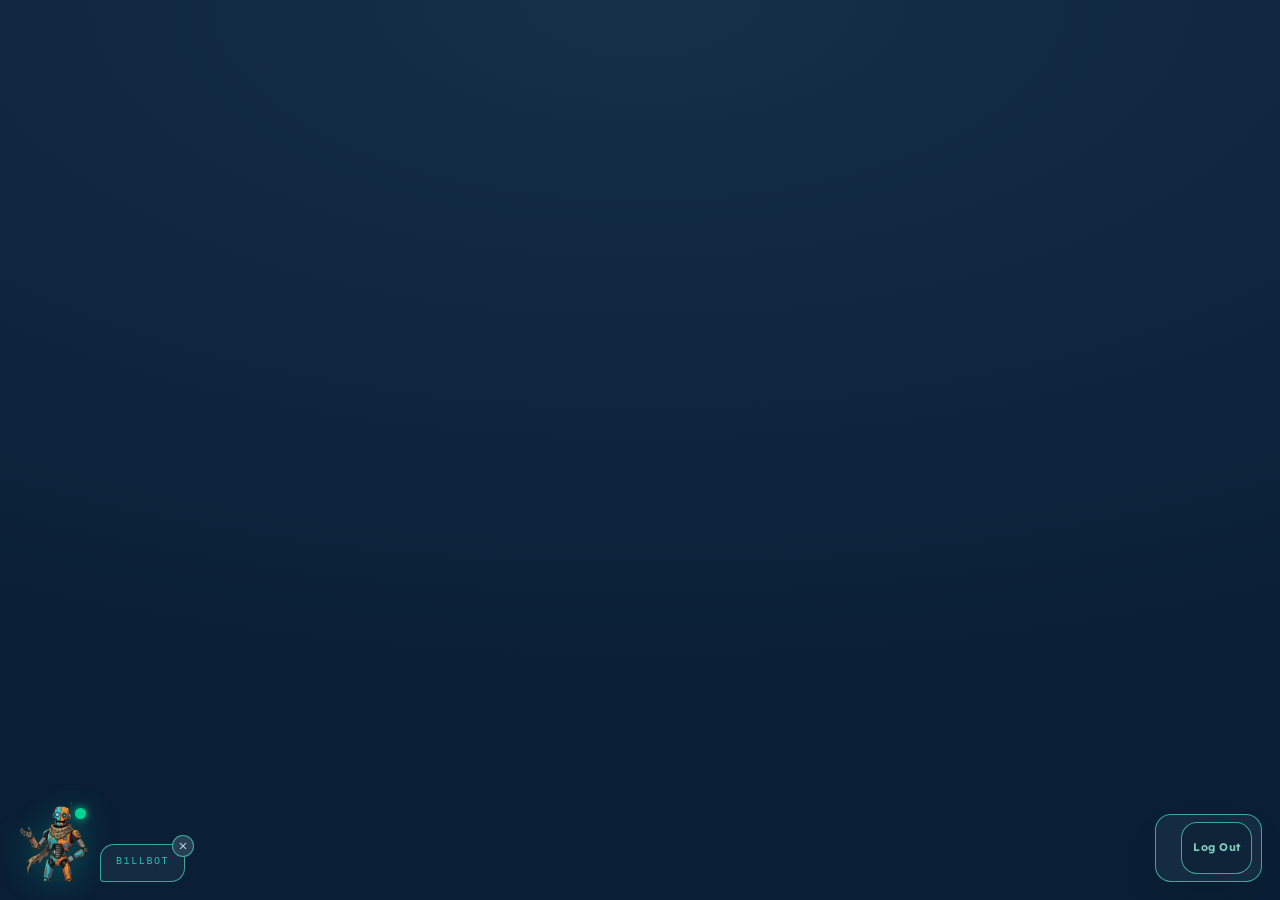
==== commit f4262bff: "Field Kit: bring the QR-scanned phone page (companion.html) in line with the desktop redesign The QR" ====
--- a/evoke/static/index.html
+++ b/evoke/static/index.html
@@ -1487,6 +1487,11 @@
 
         <div class="ev-divider" style="margin:0 0 16px;"></div>
 
+        <div class="hud" style="font-size:10px;color:var(--cyan-300);margin-bottom:10px;">Daily Field Report</div>
+        <div id="comp-reflect-body" style="margin-bottom:18px;">Loading…</div>
+
+        <div class="ev-divider" style="margin:0 0 16px;"></div>
+
         <div class="hud" style="font-size:10px;color:var(--cyan-300);margin-bottom:10px;">Field Notes</div>
         <button id="comp-note-add-btn" type="button" class="btn sec" style="width:100%;margin-bottom:14px;"><span class="ms" aria-hidden="true" style="font-size:16px;vertical-align:middle;">add</span> Add Field Note</button>
         <div id="comp-note-entry" hidden style="margin-bottom:14px;">
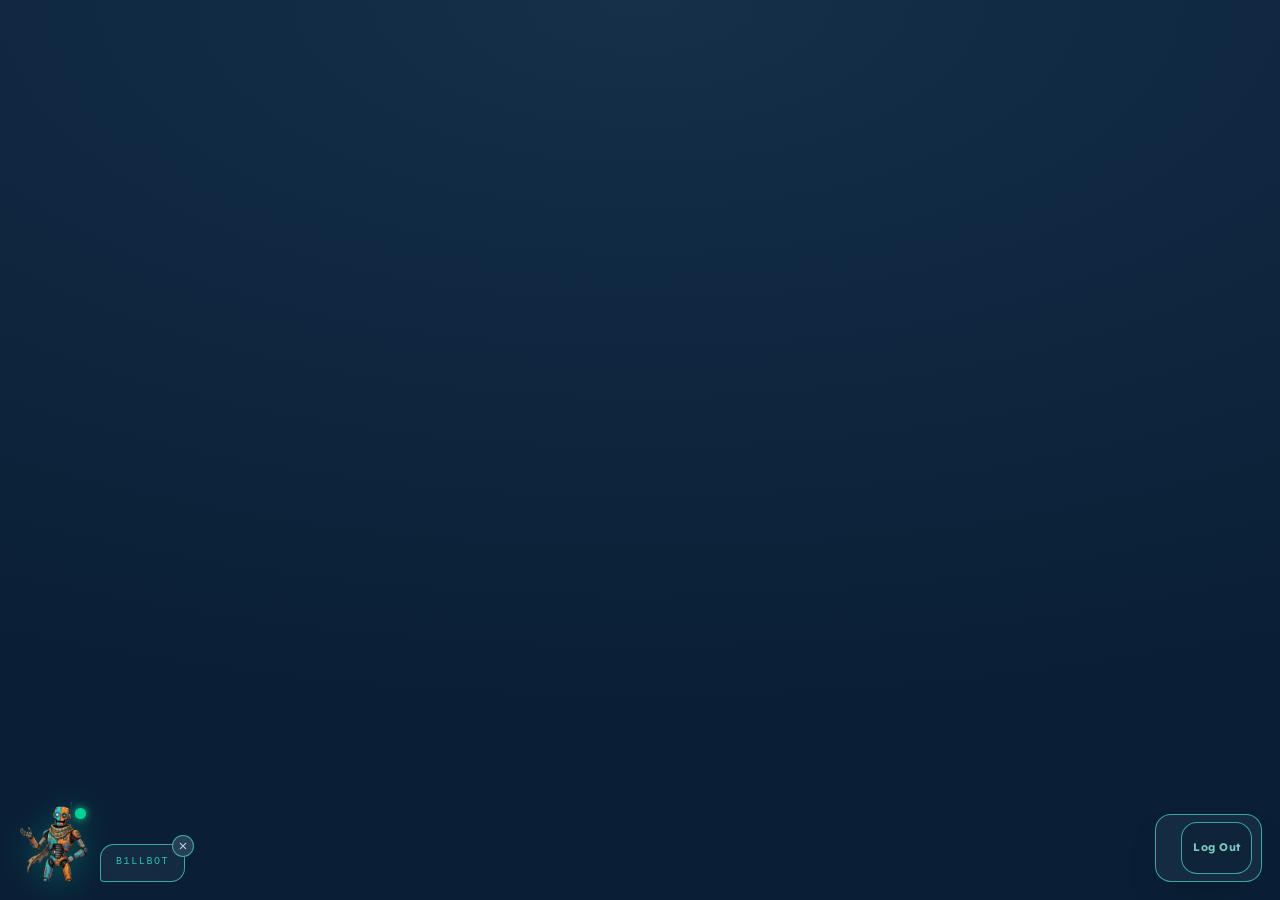
==== commit 61dfbe65: "Land a student on Mission Control after login, and fix the novel->story->assignment chain A fresh lo" ====
--- a/evoke/static/index.html
+++ b/evoke/static/index.html
@@ -860,38 +860,6 @@
   </main>
 </section>
 
-<section class="screen" data-screen="onboard-motive" aria-label="B1llBot — One Question">
-  <header class="topbar"><div class="lockup brand-static"></div></header>
-  <main style="flex:1;padding:0 clamp(20px,6vw,80px) clamp(48px,10vh,110px);display:flex;flex-direction:column;justify-content:center;align-items:center;text-align:center;max-width:640px;margin:0 auto;width:100%;">
-    <img src="img/ui/7.png" alt="" aria-hidden="true" style="height:72px;width:auto;margin-bottom:14px;filter:drop-shadow(0 0 20px rgba(0,150,136,0.4));">
-    <p class="hud" style="font-size:clamp(11px,1.4vw,13px);margin:0 0 16px;">/// B1LLBOT ///</p>
-    <div class="panel" style="padding:clamp(20px,3vw,28px) clamp(22px,3vw,36px);margin-bottom:26px;text-align:left;">
-      <p style="font-family:var(--font-body);font-size:clamp(15px,1.6vw,18px);line-height:1.7;color:var(--teal-050);margin:0 0 10px;">psst — before you head out. One question.</p>
-      <p style="font-family:var(--font-body);font-size:clamp(15px,1.6vw,18px);line-height:1.7;color:var(--cyan-200);margin:0;">No wrong answer, so don't overthink it — why are you actually doing this?</p>
-    </div>
-    <div id="onboard-motive-options" style="display:grid;gap:10px;width:100%;margin-bottom:22px;"></div>
-    <div id="onboard-motive-ack" class="panel" style="padding:16px 22px;margin-bottom:26px;display:none;text-align:left;">
-      <p style="font-family:var(--font-body);font-size:clamp(14px,1.5vw,16px);line-height:1.6;color:var(--teal-100);margin:0;">no wrong reason. Keel needs all of them anyway.</p>
-    </div>
-    <button class="btn" id="onboard-motive-continue" style="min-width:min(320px,100%);display:none;">Continue ▶<span class="key" aria-hidden="true"></span></button>
-  </main>
-</section>
-
-<section class="screen" data-screen="onboard-avatar" aria-label="B1llBot — Choose Your Look">
-  <header class="topbar"><div class="lockup brand-static"></div></header>
-  <main style="flex:1;padding:0 clamp(20px,6vw,80px) clamp(48px,10vh,110px);display:flex;flex-direction:column;justify-content:center;align-items:center;text-align:center;max-width:640px;margin:0 auto;width:100%;">
-    <img src="img/ui/7.png" alt="" aria-hidden="true" style="height:72px;width:auto;margin-bottom:14px;filter:drop-shadow(0 0 20px rgba(0,150,136,0.4));">
-    <p class="hud" style="font-size:clamp(11px,1.4vw,13px);margin:0 0 16px;">/// B1LLBOT ///</p>
-    <div class="panel" style="padding:clamp(20px,3vw,28px) clamp(22px,3vw,36px);margin-bottom:26px;text-align:left;">
-      <p style="font-family:var(--font-body);font-size:clamp(15px,1.6vw,18px);line-height:1.7;color:var(--teal-050);margin:0;">Last thing. How do you want to look while you're doing this?</p>
-    </div>
-    <div id="onboard-avatar-grid" style="display:grid;grid-template-columns:repeat(4,1fr);gap:12px;width:100%;margin-bottom:22px;" role="group" aria-label="Choose an avatar icon"></div>
-    <div id="onboard-avatar-ack" class="panel" style="padding:16px 22px;margin-bottom:26px;display:none;text-align:left;">
-      <p style="font-family:var(--font-body);font-size:clamp(14px,1.5vw,16px);line-height:1.6;color:var(--teal-100);margin:0;">good. That's you now.</p>
-    </div>
-    <button class="btn" id="onboard-avatar-continue" style="min-width:min(320px,100%);display:none;">Start Mission 1 ▶<span class="key" aria-hidden="true"></span></button>
-  </main>
-</section>
 
 <!-- ===== MISSIONS ===== -->
 <section class="screen" data-screen="missions" aria-label="Mission Control">
@@ -903,6 +871,23 @@
     <div style="display:grid;grid-template-columns:repeat(auto-fit,minmax(300px,1fr));gap:20px;text-align:left;" id="missions"></div>
   </main>
 </section>
+
+<!-- Mission Control first-visit overlay: get started with Mission 1 -->
+<div class="ops-modal" id="missions-guide" role="dialog" aria-modal="true" aria-labelledby="missions-guide-title">
+  <div class="sheet">
+    <div style="display:flex;align-items:flex-start;gap:14px;margin-bottom:8px;">
+      <span style="width:44px;height:44px;flex:none;border-radius:12px;display:flex;align-items:center;justify-content:center;color:var(--cyan-200);background:linear-gradient(135deg,rgba(0,150,136,0.26),rgba(0,150,137,0.15));box-shadow:inset 0 0 0 1px var(--border-ui);"><span class="ms" aria-hidden="true" style="font-size:24px;">rocket_launch</span></span>
+      <h2 id="missions-guide-title" style="font-family:var(--font-display);font-weight:800;font-size:22px;color:var(--text-heading);margin:0;flex:1;line-height:1.15;">Welcome to Mission Control</h2>
+      <button id="missions-guide-x" type="button" aria-label="Close" style="border:none;background:none;color:var(--text-faint);cursor:pointer;flex:none;"><span class="ms" aria-hidden="true" style="font-size:24px;">close</span></button>
+    </div>
+    <p style="font-family:var(--font-body);font-size:14px;line-height:1.55;color:var(--teal-100);margin:0 0 18px;">This is where every mission gets deployed, Agent. Your first assignment is ready and waiting below.</p>
+    <div style="display:flex;gap:13px;align-items:flex-start;padding:14px 16px;border-radius:12px;background:rgba(0,150,136,0.08);box-shadow:inset 0 0 0 1px var(--border-glass);margin-bottom:20px;">
+      <span class="ms" aria-hidden="true" style="font-size:22px;color:var(--cyan-300);flex:none;">flag</span>
+      <div><div style="font-family:var(--font-display);font-weight:700;font-size:14px;color:var(--cyan-100);margin-bottom:2px;">Start with Mission 1</div><div style="font-family:var(--font-body);font-size:13.5px;line-height:1.5;color:var(--teal-050);">Tap <strong style="color:var(--cyan-100);">Begin Mission</strong> on the first card to read its story and get your assignment.</div></div>
+    </div>
+    <button id="missions-guide-ok" class="btn" type="button" style="width:100%;">Let's go ▶<span class="key" aria-hidden="true"></span></button>
+  </div>
+</div>
 
 <!-- ===== TEAM (info + communication) — B1llBot "holo-comms" layout ===== -->
 <section class="screen bb-room" data-screen="team" aria-label="Your Team">
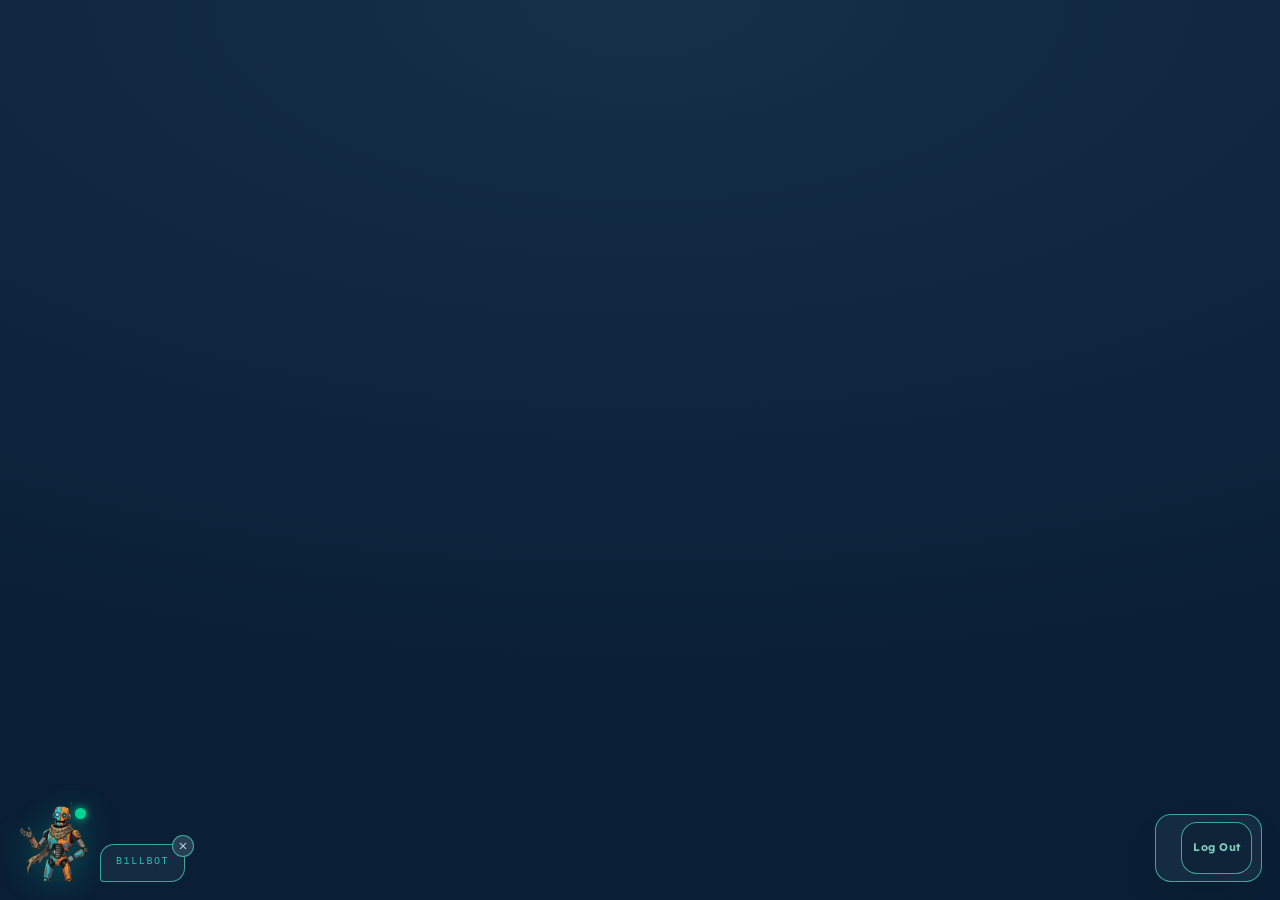
==== commit 2a7468d2: "Hide all Minecraft/Field Kit UI behind a playtest kill-switch MINECRAFT_ENABLED=false in controller." ====
--- a/evoke/static/index.html
+++ b/evoke/static/index.html
@@ -157,6 +157,11 @@
   .ops-ov-list{flex:1;display:flex;flex-direction:column;justify-content:space-evenly;}
   @media (max-width:1080px){.ops-bottom{grid-template-columns:1fr;}}
   @media (max-width:980px){.ops-top{grid-template-columns:1fr;}}
+  /* Playtest kill-switch (MINECRAFT_ENABLED in controller.js): hide every
+     Minecraft / Field Kit surface and reflow the Ops grid around the gap. */
+  body.no-minecraft .mc-only{display:none !important;}
+  body.no-minecraft .ops-bottom{grid-template-columns:1fr 1fr;}
+  @media (max-width:1080px){body.no-minecraft .ops-bottom{grid-template-columns:1fr;}}
   .ops-banner{position:relative;overflow:hidden;border-radius:16px;min-height:300px;display:flex;flex-direction:column;justify-content:space-between;padding:clamp(22px,3vw,34px);box-shadow:var(--elev-glass);}
   .ops-banner .bg{position:absolute;inset:0;background-size:cover;background-position:center;filter:brightness(0.45) saturate(1.05) contrast(1.05);z-index:-2;}
   .ops-banner .tint{position:absolute;inset:0;z-index:-1;background:linear-gradient(115deg,rgba(4,16,34,0.92),rgba(4,18,40,0.45)),linear-gradient(160deg,rgba(0,150,136,0.16),transparent 60%);}
@@ -1283,7 +1288,7 @@
         <h3 class="hud" style="font-size:12px;color:var(--cyan-300);margin:0 0 14px;">Investigation Overview</h3>
         <div id="ops-checklist" class="ops-ov-list"></div>
       </div>
-      <div class="glass" style="padding:clamp(18px,2.5vw,24px);display:flex;flex-direction:column;">
+      <div class="glass mc-only" style="padding:clamp(18px,2.5vw,24px);display:flex;flex-direction:column;">
         <h3 class="hud" style="font-size:12px;color:var(--cyan-300);margin:0 0 2px;">EVOKE Field Kit</h3>
         <div style="font-family:var(--font-mono);font-size:10.5px;color:var(--text-faint);letter-spacing:.06em;margin-bottom:12px;">// Your Basin, Your Pocket</div>
         <div style="display:flex;gap:12px;align-items:center;margin-bottom:14px;">
@@ -1341,7 +1346,7 @@
         <span class="ms" aria-hidden="true" style="font-size:22px;color:var(--cyan-300);flex:none;">checklist</span>
         <div><div style="font-family:var(--font-display);font-weight:700;font-size:14px;color:var(--cyan-100);margin-bottom:2px;">2. Do the field work in Investigation Overview</div><div style="font-family:var(--font-body);font-size:13.5px;line-height:1.5;color:var(--teal-050);">These are the real-world steps to carry out. This is where most of your work happens.</div></div>
       </div>
-      <div style="display:flex;gap:13px;align-items:flex-start;">
+      <div class="mc-only" style="display:flex;gap:13px;align-items:flex-start;">
         <span class="ms" aria-hidden="true" style="font-size:22px;color:var(--cyan-300);flex:none;">deployed_code</span>
         <div><div style="font-family:var(--font-display);font-weight:700;font-size:14px;color:var(--cyan-100);margin-bottom:2px;">Travel Light — Take Field Kit With You</div><div style="font-family:var(--font-body);font-size:13.5px;line-height:1.5;color:var(--teal-050);">Scan the QR code, or open it on your computer — B1llBot, your Notebook, and Keel itself, wherever the mission takes you next.</div></div>
       </div>
@@ -1598,6 +1603,6 @@
 
   <script src="submission-missions.js?b=4"></script>
   <script src="content.js?b=4"></script>
-  <script src="controller.js?b=36"></script>
+  <script src="controller.js?b=37"></script>
 </body>
 </html>
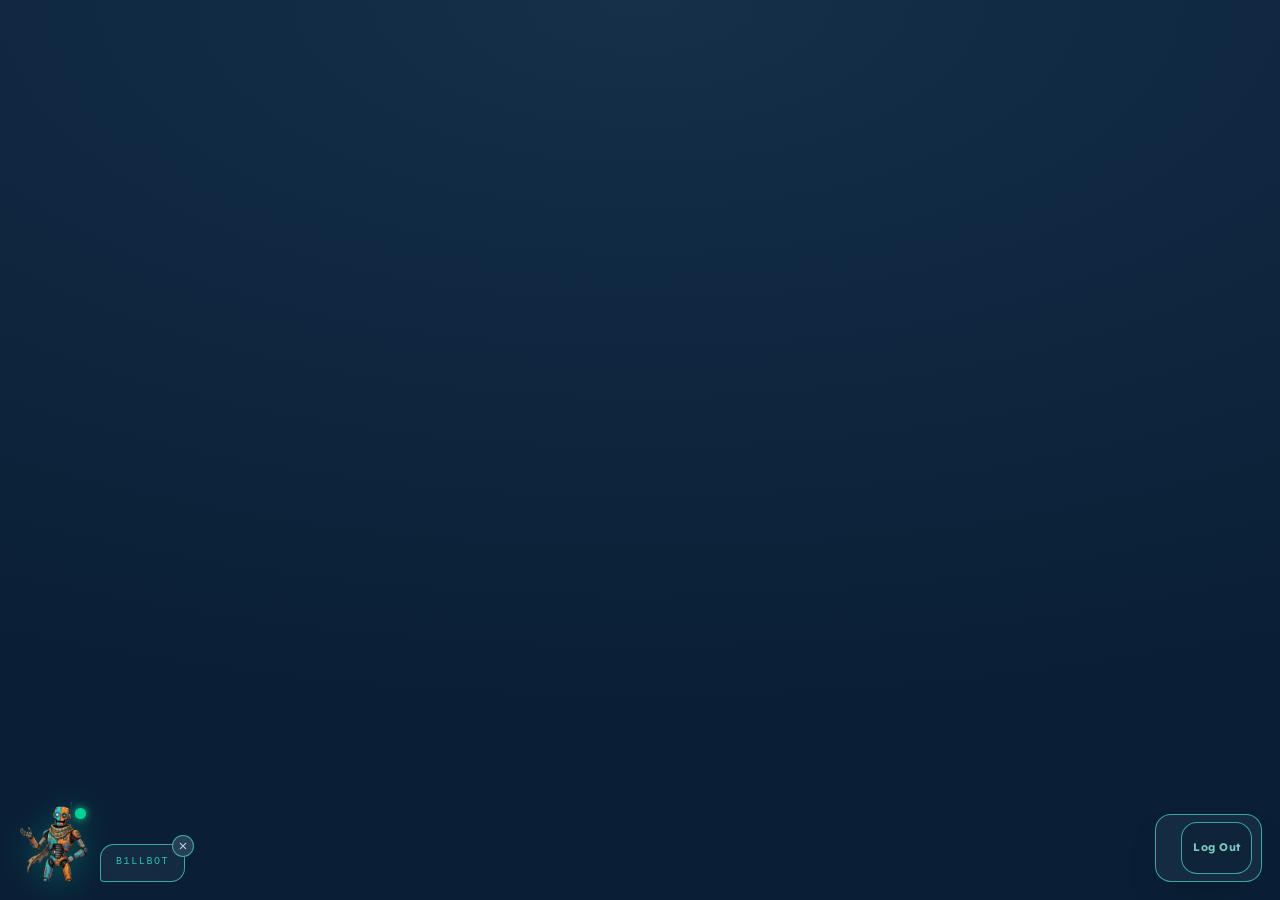
==== commit 2839e6a4: "Chapter 1 graphic novel: swap in the July 2026 redraw (4 pages) New art s01e01-04.jpg replaces c1-c4" ====
--- a/evoke/static/index.html
+++ b/evoke/static/index.html
@@ -1602,7 +1602,7 @@
 
 
   <script src="submission-missions.js?b=4"></script>
-  <script src="content.js?b=4"></script>
+  <script src="content.js?b=5"></script>
   <script src="controller.js?b=37"></script>
 </body>
 </html>
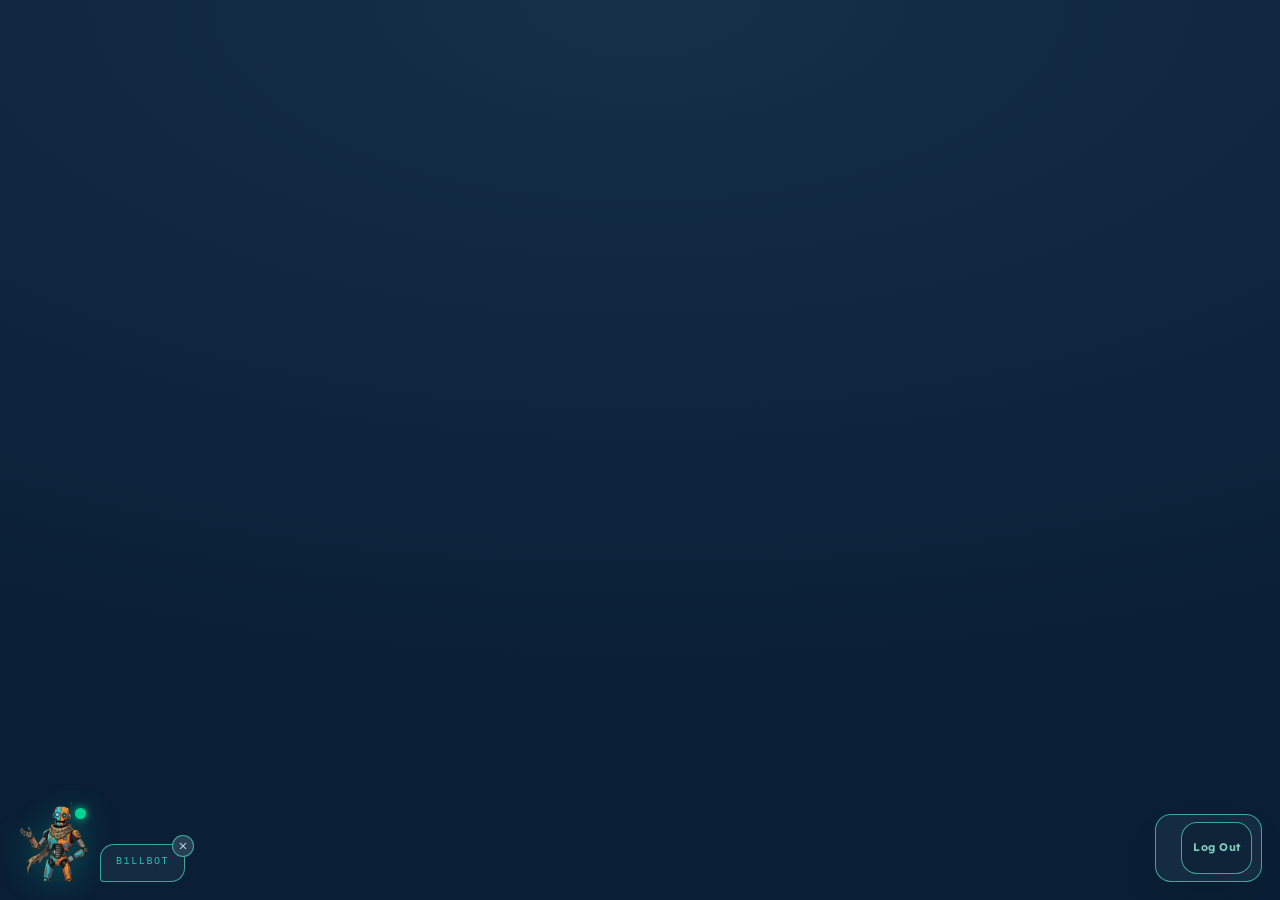
==== commit a3f16f4f: "Website evidence submit = phone flow (photo+observation), + playtest agenda The evidence screen is n" ====
--- a/evoke/static/index.html
+++ b/evoke/static/index.html
@@ -160,6 +160,8 @@
   /* Playtest kill-switch (MINECRAFT_ENABLED in controller.js): hide every
      Minecraft / Field Kit surface and reflow the Ops grid around the gap. */
   body.no-minecraft .mc-only{display:none !important;}
+  /* the showcase img rules out-specify the UA's [hidden] display:none */
+  #ev-photo-preview[hidden]{display:none !important;}
   body.no-minecraft .ops-bottom{grid-template-columns:1fr 1fr;}
   @media (max-width:1080px){body.no-minecraft .ops-bottom{grid-template-columns:1fr;}}
   .ops-banner{position:relative;overflow:hidden;border-radius:16px;min-height:300px;display:flex;flex-direction:column;justify-content:space-between;padding:clamp(22px,3vw,34px);box-shadow:var(--elev-glass);}
@@ -1372,14 +1374,66 @@
   <main style="flex:1;padding:32px clamp(20px,5vw,56px) 90px;max-width:880px;margin:0 auto;width:100%;">
     <div style="display:flex;justify-content:center;margin-bottom:18px;"><span class="chip"><span class="ms" aria-hidden="true" style="font-size:16px;">cloud_upload</span>Real-World Mission</span></div>
     <h1 style="font-family:var(--font-display);font-weight:700;font-size:clamp(28px,5vw,44px);text-transform:uppercase;color:var(--cyan-500);text-shadow:0 0 24px rgba(0,150,136,0.3);text-align:center;margin:0 0 10px;">Submit Your Evidence</h1>
-    <p style="text-align:center;color:var(--teal-100);font-family:var(--font-body);font-size:16px;line-height:1.55;margin:0 auto 26px;max-width:600px;">Upload what you gathered in the field, then submit to complete your mission and unlock what happens next.</p>
+    <p style="text-align:center;color:var(--teal-100);font-family:var(--font-body);font-size:16px;line-height:1.55;margin:0 auto 26px;max-width:600px;">Take or choose one photo of what you gathered in the field, describe what you observed, and file it. Your Field Evidence goes to your teacher for grading.</p>
     <div class="glass" id="ev-cache" style="padding:clamp(22px,3.5vw,30px);margin-bottom:26px;"></div>
-    <div style="display:flex;align-items:center;justify-content:space-between;gap:14px;flex-wrap:wrap;">
-      <button class="btn sec back-step" type="button">◀ Back</button>
-      <button class="btn" id="ev-submit">Complete Mission ▶<span class="key" aria-hidden="true"></span></button>
+
+    <div id="ev-form">
+      <div class="glass" style="padding:clamp(22px,3.5vw,30px);margin-bottom:22px;">
+        <div style="display:flex;align-items:center;gap:12px;margin-bottom:14px;"><span class="ms" aria-hidden="true" style="font-size:24px;color:var(--cyan-300);">photo_camera</span><h2 class="hud" style="font-size:12px;margin:0;color:var(--cyan-300);">Your Evidence Photo</h2></div>
+        <div id="ev-photo-drop" style="border-radius:12px;background:rgba(0,150,136,0.05);box-shadow:inset 0 0 0 1px var(--border-ui);padding:18px;text-align:center;margin-bottom:12px;">
+          <img id="ev-photo-preview" hidden alt="Your evidence photo" style="max-width:100%;max-height:320px;border-radius:10px;display:block;margin:0 auto;">
+          <p id="ev-photo-placeholder" style="font-family:var(--font-body);font-size:14px;color:var(--text-faint);margin:10px 0;">No photo yet — capture one piece of evidence that represents what you learned during this mission.</p>
+        </div>
+        <input type="file" id="ev-photo-camera" accept="image/*" capture="environment" class="sr-only" aria-hidden="true" tabindex="-1">
+        <input type="file" id="ev-photo-choose" accept="image/*" class="sr-only" aria-hidden="true" tabindex="-1">
+        <div style="display:flex;gap:12px;flex-wrap:wrap;">
+          <button type="button" id="ev-take-photo" class="btn sec" style="flex:1;min-width:140px;"><span class="ms" aria-hidden="true" style="font-size:17px;vertical-align:middle;">photo_camera</span>&nbsp;Take Photo</button>
+          <button type="button" id="ev-choose-photo" class="btn sec" style="flex:1;min-width:140px;"><span class="ms" aria-hidden="true" style="font-size:17px;vertical-align:middle;">image</span>&nbsp;Choose Photo</button>
+        </div>
+      </div>
+
+      <div class="glass" style="padding:clamp(22px,3.5vw,30px);margin-bottom:22px;">
+        <div style="display:flex;align-items:center;gap:12px;margin-bottom:10px;"><span class="ms" aria-hidden="true" style="font-size:24px;color:var(--cyan-300);">history_edu</span><h2 class="hud" style="font-size:12px;margin:0;color:var(--cyan-300);">Your Observation</h2></div>
+        <p style="font-family:var(--font-body);font-size:14px;line-height:1.55;color:var(--teal-100);margin:0 0 14px;">What did you notice? What surprised you? How did this change your understanding of the people, systems, or financial realities behind this challenge?</p>
+        <label class="sr-only" for="ev-observation">Your observation</label>
+        <textarea id="ev-observation" class="ev-textarea" style="min-height:120px;" placeholder="Describe your evidence and explain why it matters."></textarea>
+      </div>
+
+      <p id="ev-status" role="status" style="font-family:var(--font-mono);font-size:12px;color:var(--accent-energy,#ffb877);text-align:right;min-height:16px;margin:0 0 10px;"></p>
+      <div style="display:flex;align-items:center;justify-content:space-between;gap:14px;flex-wrap:wrap;">
+        <button class="btn sec back-step" type="button">◀ Back</button>
+        <button class="btn" id="ev-submit">Submit Field Report ▶<span class="key" aria-hidden="true"></span></button>
+      </div>
+    </div>
+
+    <div id="ev-filed" hidden>
+      <div class="glass" style="padding:clamp(26px,4vw,36px);text-align:center;margin-bottom:22px;">
+        <span class="ms" aria-hidden="true" style="font-size:44px;color:var(--green-400);filter:drop-shadow(0 0 12px rgba(0,212,146,0.5));">check_circle</span>
+        <div style="font-family:var(--font-display);font-weight:800;font-size:22px;color:var(--text-heading);margin:12px 0 6px;">Field Evidence Filed</div>
+        <p id="ev-filed-date" class="hud" style="font-size:11px;color:var(--text-faint);margin:0 0 16px;"></p>
+        <p id="ev-filed-observation" style="font-family:var(--font-body);font-size:15px;line-height:1.6;color:var(--teal-050);margin:0 auto 18px;max-width:560px;"></p>
+        <a id="ev-filed-pdf" href="#" target="_blank" rel="noopener" class="btn sec" style="display:inline-block;text-decoration:none;">View Field Evidence PDF&nbsp;<span class="ms" aria-hidden="true" style="font-size:16px;vertical-align:middle;">open_in_new</span></a>
+      </div>
+      <div style="display:flex;justify-content:center;"><button class="btn" data-go="ops" type="button">Back to Operations Hub ▶<span class="key" aria-hidden="true"></span></button></div>
     </div>
   </main>
 </section>
+
+<!-- Evidence submit confirmation (same weight as a real Brightspace submit) -->
+<div class="ops-modal" id="ev-confirm" role="dialog" aria-modal="true" aria-labelledby="ev-confirm-title">
+  <div class="sheet">
+    <div style="display:flex;align-items:flex-start;gap:14px;margin-bottom:8px;">
+      <span style="width:44px;height:44px;flex:none;border-radius:12px;display:flex;align-items:center;justify-content:center;color:var(--cyan-200);background:linear-gradient(135deg,rgba(0,150,136,0.26),rgba(0,150,137,0.15));box-shadow:inset 0 0 0 1px var(--border-ui);"><span class="ms" aria-hidden="true" style="font-size:24px;">cloud_upload</span></span>
+      <h2 id="ev-confirm-title" style="font-family:var(--font-display);font-weight:800;font-size:22px;color:var(--text-heading);margin:0;flex:1;line-height:1.15;">Submit your Field Report?</h2>
+    </div>
+    <p style="font-family:var(--font-body);font-size:14px;line-height:1.55;color:var(--teal-100);margin:0 0 20px;">This will be graded and can't be changed after you submit — same as submitting on Brightspace.</p>
+    <p id="ev-confirm-status" role="status" style="font-family:var(--font-mono);font-size:12px;color:var(--accent-energy,#ffb877);min-height:16px;margin:0 0 12px;"></p>
+    <div style="display:flex;gap:12px;flex-wrap:wrap;">
+      <button id="ev-confirm-back" class="btn sec" type="button" style="flex:1;min-width:120px;">Go Back</button>
+      <button id="ev-confirm-submit" class="btn" type="button" style="flex:1;min-width:120px;">Submit ▶</button>
+    </div>
+  </div>
+</div>
 
 <!-- ===== MISSION SUBMISSION (individual task + team discussion + team product) ===== -->
 <section class="screen" data-screen="submission" aria-label="Mission Submission" style="flex-direction:column;">
@@ -1603,6 +1657,6 @@
 
   <script src="submission-missions.js?b=4"></script>
   <script src="content.js?b=5"></script>
-  <script src="controller.js?b=37"></script>
+  <script src="controller.js?b=38"></script>
 </body>
 </html>
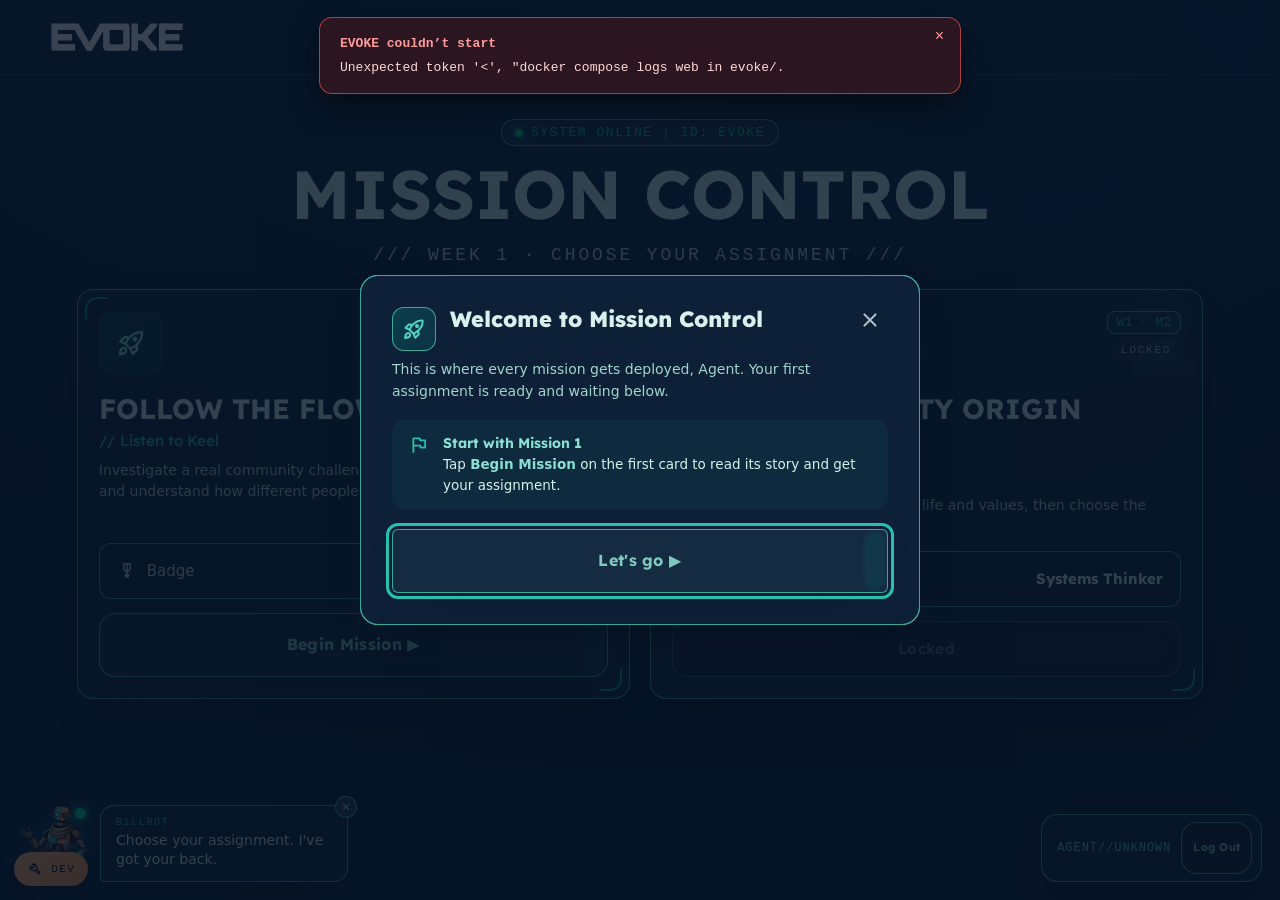
==== commit 3d049077: "Fix the fresh-pull/reset traps from the 2026-07-22 field report Every one of these surfaced as the s" ====
--- a/evoke/static/index.html
+++ b/evoke/static/index.html
@@ -1657,6 +1657,6 @@
 
   <script src="submission-missions.js?b=4"></script>
   <script src="content.js?b=5"></script>
-  <script src="controller.js?b=38"></script>
+  <script src="controller.js?b=39"></script>
 </body>
 </html>
